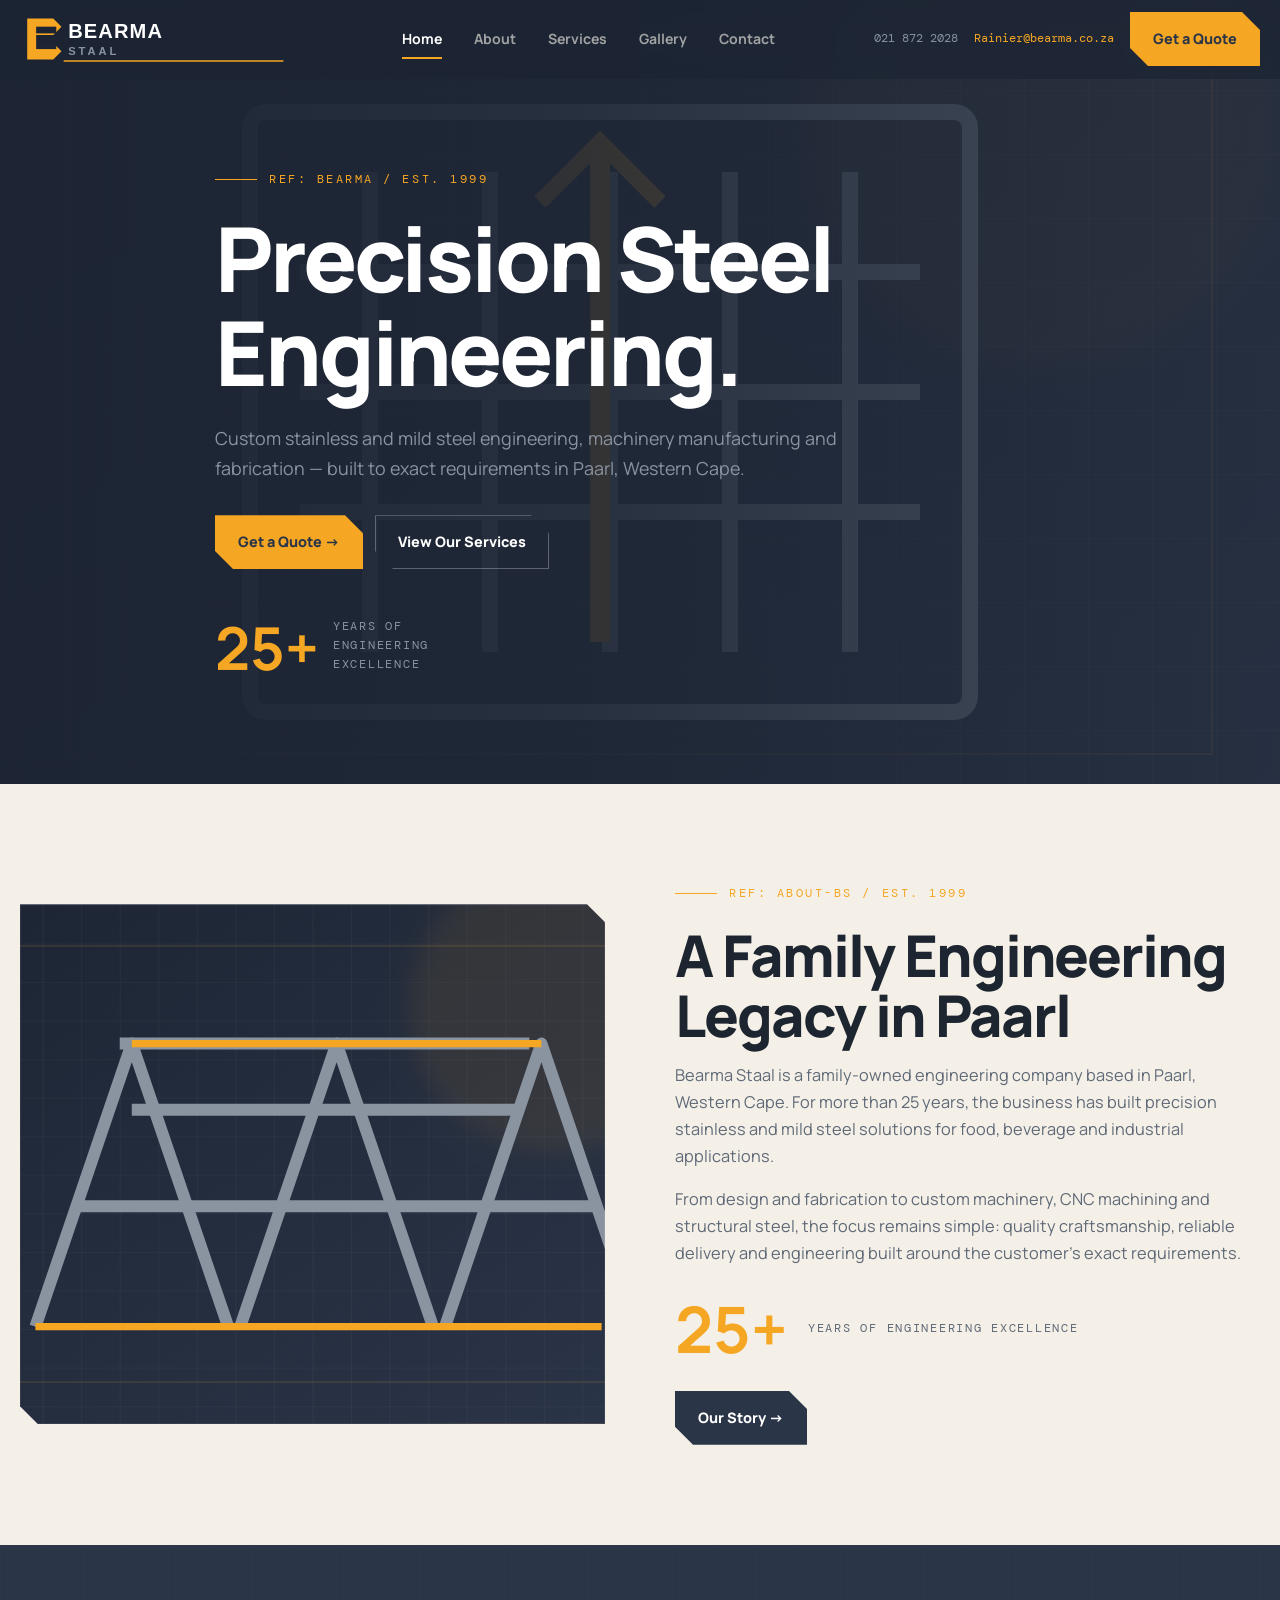
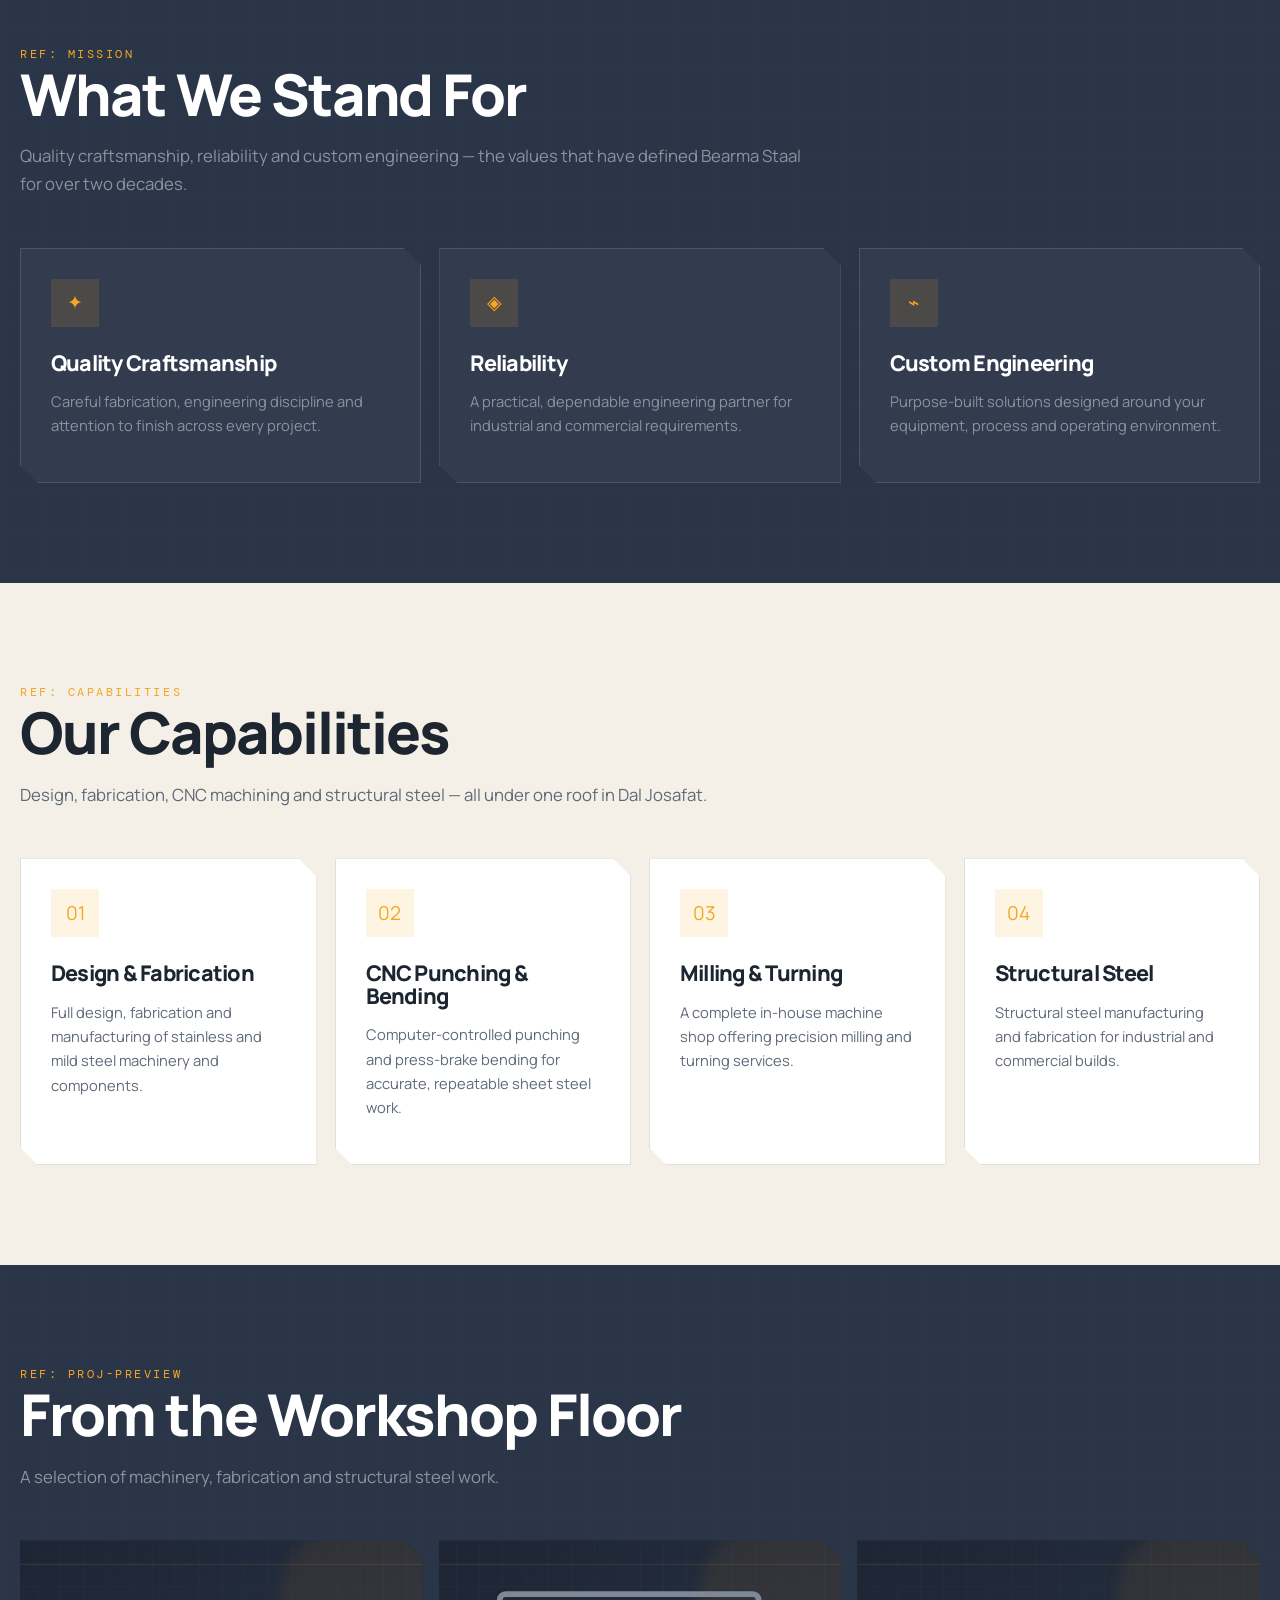
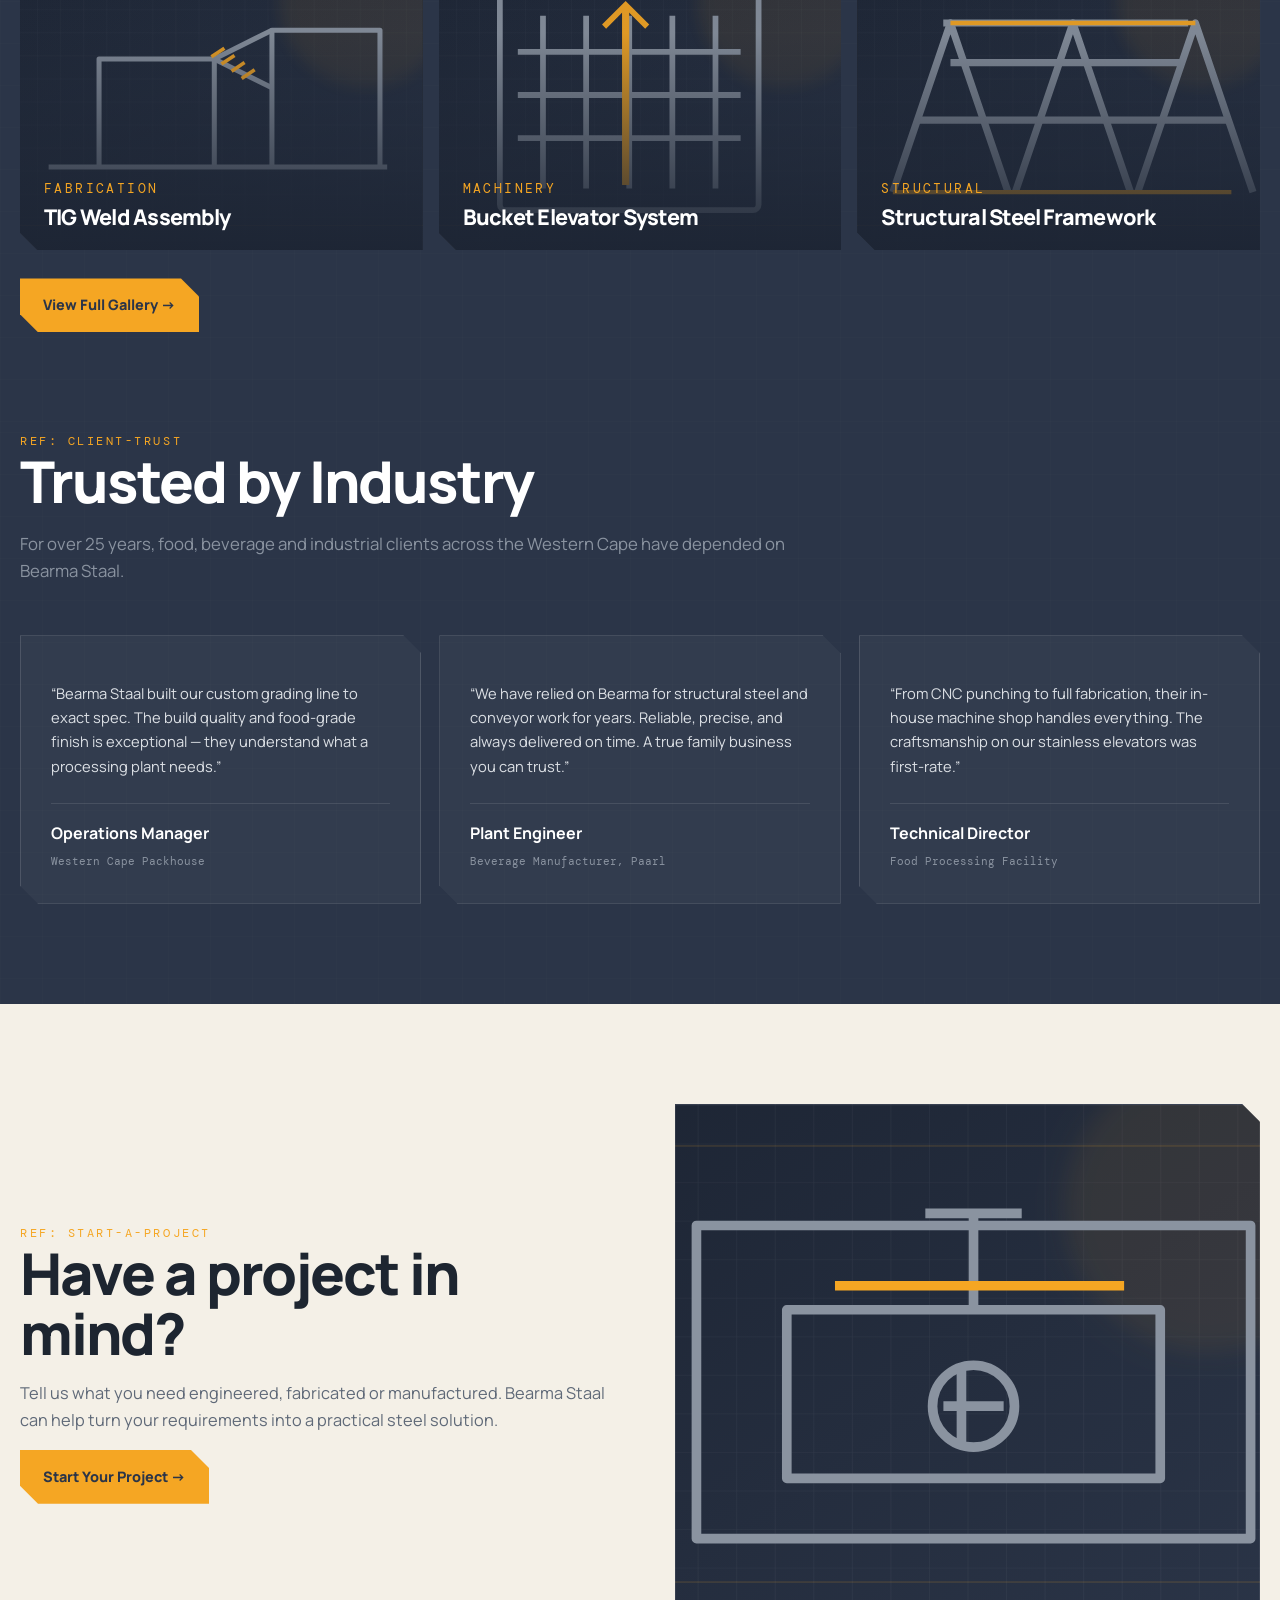
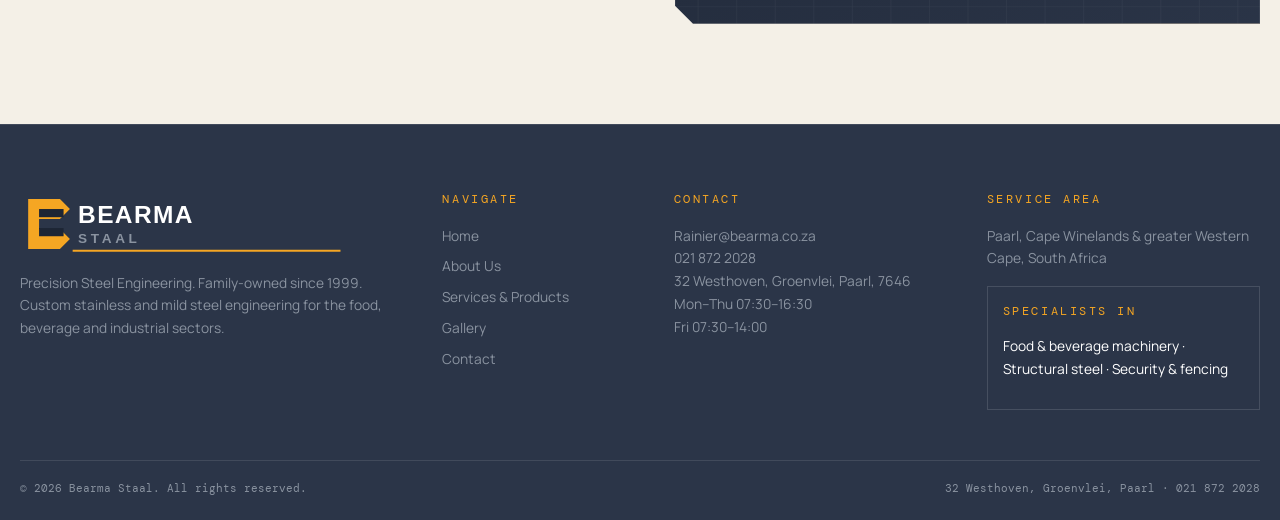
==== index.html @ acf667ef "Fix footer structure and content in index.html" ====
<!doctype html><html lang="en-ZA"><head><meta charset="utf-8"><meta name="viewport" content="width=device-width,initial-scale=1"><title>Bearma Staal | Precision Steel Engineering in Paarl</title><meta name="description" content="Bearma Staal — family-owned industrial engineering in Paarl, Western Cape. 25+ years of stainless and mild steel fabrication, custom machinery, CNC machining, structural steel and security solutions."><meta name="robots" content="index,follow"><meta property="og:title" content="Bearma Staal | Precision Steel Engineering"><meta property="og:description" content="25+ years of custom stainless and mild steel machinery, fabrication, CNC machining and structural steel in Paarl, Western Cape."><meta property="og:locale" content="en_ZA"><link rel="stylesheet" href="styles.css"><script type="application/ld+json">{"@context":"https://schema.org","@type":"LocalBusiness","name":"Bearma Staal","description":"Family-owned industrial engineering company specialising in stainless and mild steel fabrication, custom machinery, CNC machining, structural steel and security fencing.","telephone":"+27 21 872 2028","address":{"@type":"PostalAddress","streetAddress":"32 Westhoven, Groenvlei","addressLocality":"Paarl","addressRegion":"Western Cape","postalCode":"7646","addressCountry":"ZA"},"areaServed":"Paarl, Cape Winelands, Western Cape, South Africa","openingHoursSpecification":[{"@type":"OpeningHoursSpecification","dayOfWeek":["Monday","Tuesday","Wednesday","Thursday"],"opens":"07:30","closes":"16:30"},{"@type":"OpeningHoursSpecification","dayOfWeek":"Friday","opens":"07:30","closes":"14:00"}]}</script></head><body>
<header><nav class="container nav"><a href="./" aria-label="Bearma Staal home"><img class="logo" src="assets/images/bearma-staal-logo.svg" alt="Bearma Staal"></a><div class="navlinks"><a class="active" href="./">Home</a><a href="about/">About</a><a href="services/">Services</a><a href="gallery/">Gallery</a><a href="contact/">Contact</a></div><div class="navright"><a class="phone" href="tel:0218722028">021 872 2028</a><a class="email-mini" href="mailto:Rainier@bearma.co.za">Rainier@bearma.co.za</a><a class="btn btn-primary chamfer" href="contact/">Get a Quote</a><button class="hamb" aria-label="Open menu">☰</button></div></nav><div class="mobile-menu"><div class="container"><a href="./">Home</a><a href="about/">About</a><a href="services/">Services</a><a href="gallery/">Gallery</a><a href="contact/">Contact</a><a class="btn btn-primary chamfer" href="contact/">Get a Quote</a></div></div></header>
<main>
<section class="hero"><div class="hero-media" style="background-image:url('assets/images/project-elevator.svg')"></div><div class="hero-overlay"></div><div class="container hero-content"><div class="eyebrow"><i></i><span class="tech">REF: BEARMA / EST. 1999</span></div><h1>Precision Steel Engineering.</h1><p class="lead">Custom stainless and mild steel engineering, machinery manufacturing and fabrication — built to exact requirements in Paarl, Western Cape.</p><div class="hero-actions"><a class="btn btn-primary chamfer" href="contact/">Get a Quote →</a><a class="btn btn-outline chamfer" href="services/">View Our Services</a></div><div class="hero-stat"><strong>25+</strong><span>Years of engineering excellence</span></div></div></section>
<section class="section"><div class="container two-col"><div class="media-card chamfer reveal" style="background-image:url('assets/images/project-structure.svg')"></div><div class="copy reveal"><div class="eyebrow"><i style="width:42px;height:1px;background:var(--safety)"></i><span class="tech">REF: ABOUT-BS / EST. 1999</span></div><h2>A Family Engineering Legacy in Paarl</h2><p>Bearma Staal is a family-owned engineering company based in Paarl, Western Cape. For more than 25 years, the business has built precision stainless and mild steel solutions for food, beverage and industrial applications.</p><p>From design and fabrication to custom machinery, CNC machining and structural steel, the focus remains simple: quality craftsmanship, reliable delivery and engineering built around the customer's exact requirements.</p><div class="statline"><strong>25+</strong><span>Years of engineering excellence</span></div><a class="btn btn-dark chamfer" href="about/" style="margin-top:30px">Our Story →</a></div></div></section>
<section class="section dark"><div class="container"><div class="section-head reveal"><div class="tech">REF: MISSION</div><h2>What We Stand For</h2><p>Quality craftsmanship, reliability and custom engineering — the values that have defined Bearma Staal for over two decades.</p></div><div class="cards"><article class="card chamfer reveal"><div class="icon">✦</div><h3>Quality Craftsmanship</h3><p>Careful fabrication, engineering discipline and attention to finish across every project.</p></article><article class="card chamfer reveal"><div class="icon">◈</div><h3>Reliability</h3><p>A practical, dependable engineering partner for industrial and commercial requirements.</p></article><article class="card chamfer reveal"><div class="icon">⌁</div><h3>Custom Engineering</h3><p>Purpose-built solutions designed around your equipment, process and operating environment.</p></article></div></div></section>
<section class="section"><div class="container"><div class="section-head reveal"><div class="tech">REF: CAPABILITIES</div><h2>Our Capabilities</h2><p>Design, fabrication, CNC machining and structural steel — all under one roof in Dal Josafat.</p></div><div class="cards four"><article class="card chamfer reveal"><div class="icon">01</div><h3>Design & Fabrication</h3><p>Full design, fabrication and manufacturing of stainless and mild steel machinery and components.</p></article><article class="card chamfer reveal"><div class="icon">02</div><h3>CNC Punching & Bending</h3><p>Computer-controlled punching and press-brake bending for accurate, repeatable sheet steel work.</p></article><article class="card chamfer reveal"><div class="icon">03</div><h3>Milling & Turning</h3><p>A complete in-house machine shop offering precision milling and turning services.</p></article><article class="card chamfer reveal"><div class="icon">04</div><h3>Structural Steel</h3><p>Structural steel manufacturing and fabrication for industrial and commercial builds.</p></article></div></div></section>
<section class="section dark"><div class="container"><div class="section-head reveal"><div class="tech">REF: PROJ-PREVIEW</div><h2>From the Workshop Floor</h2><p>A selection of machinery, fabrication and structural steel work.</p></div><div class="gallery-grid"><a class="gallery-item chamfer reveal" href="gallery/" data-category="fabrication"><img loading="lazy" src="assets/images/project-weld.svg" alt="TIG weld assembly"><div class="gallery-caption"><small>Fabrication</small><h3>TIG Weld Assembly</h3></div></a><a class="gallery-item chamfer reveal" href="gallery/" data-category="machinery"><img loading="lazy" src="assets/images/project-elevator.svg" alt="Bucket elevator system"><div class="gallery-caption"><small>Machinery</small><h3>Bucket Elevator System</h3></div></a><a class="gallery-item chamfer reveal" href="gallery/" data-category="structural"><img loading="lazy" src="assets/images/project-structure.svg" alt="Structural steel framework"><div class="gallery-caption"><small>Structural</small><h3>Structural Steel Framework</h3></div></a></div><a class="btn btn-primary chamfer" href="gallery/" style="margin-top:28px">View Full Gallery →</a></div></section>
<section class="section dark" style="padding-top:0"><div class="container"><div class="section-head reveal"><div class="tech">REF: CLIENT-TRUST</div><h2>Trusted by Industry</h2><p>For over 25 years, food, beverage and industrial clients across the Western Cape have depended on Bearma Staal.</p></div><div class="testimonials"><article class="card chamfer reveal"><p class="quote">“Bearma Staal built our custom grading line to exact spec. The build quality and food-grade finish is exceptional — they understand what a processing plant needs.”</p><div class="person"><strong>Operations Manager</strong><span>Western Cape Packhouse</span></div></article><article class="card chamfer reveal"><p class="quote">“We have relied on Bearma for structural steel and conveyor work for years. Reliable, precise, and always delivered on time. A true family business you can trust.”</p><div class="person"><strong>Plant Engineer</strong><span>Beverage Manufacturer, Paarl</span></div></article><article class="card chamfer reveal"><p class="quote">“From CNC punching to full fabrication, their in-house machine shop handles everything. The craftsmanship on our stainless elevators was first-rate.”</p><div class="person"><strong>Technical Director</strong><span>Food Processing Facility</span></div></article></div></div></section>
<section class="section"><div class="container two-col"><div class="copy reveal"><div class="tech">REF: START-A-PROJECT</div><h2>Have a project in mind?</h2><p>Tell us what you need engineered, fabricated or manufactured. Bearma Staal can help turn your requirements into a practical steel solution.</p><a class="btn btn-primary chamfer" href="contact/">Start Your Project →</a></div><div class="media-card chamfer reveal" style="background-image:url('assets/images/project-cnc.svg')"></div></div></section>
</main>
<footer><div class="container footer"><div class="footer-grid"><div><img class="footer-logo" src="assets/images/bearma-staal-logo.svg" alt="Bearma Staal"><p>Precision Steel Engineering. Family-owned since 1999. Custom stainless and mild steel engineering for the food, beverage and industrial sectors.</p></div><div><div class="tech footer-title">Navigate</div><ul><li><a href="./">Home</a></li><li><a href="about/">About Us</a></li><li><a href="services/">Services & Products</a></li><li><a href="gallery/">Gallery</a></li><li><a href="contact/">Contact</a></li></li></div><div><div class="tech footer-title">Contact</div><p><a href="mailto:Rainier@bearma.co.za">Rainier@bearma.co.za</a><br><a href="tel:0218722028">021 872 2028</a><br>32 Westhoven, Groenvlei, Paarl, 7646<br>Mon–Thu 07:30–16:30<br>Fri 07:30–14:00</p></div><div><div class="tech footer-title">Service Area</div><p>Paarl, Cape Winelands & greater Western Cape, South Africa</p><div class="special"><div class="tech">Specialists In</div><p style="color:#fff">Food & beverage machinery · Structural steel · Security & fencing</p></div></div></div><div class="copyright"><span>© 2026 Bearma Staal. All rights reserved.</span><span>32 Westhoven, Groenvlei, Paarl · 021 872 2028</span></div></div></footer><script src="script.js"></script></body></html>
---- styles.css ----
@import url('https://fonts.googleapis.com/css2?family=DM+Mono:wght@400;500&family=Manrope:wght@400;500;600;700;800&display=swap');
:root{--forge:#2b3548;--forge2:#1d2534;--steel:#8a93a0;--steel2:#5f6978;--safety:#f5a623;--parchment:#f4f0e7;--ink:#1d2530;--white:#fff;--line:rgba(43,53,72,.16);--max:1400px}
*{box-sizing:border-box}html{scroll-behavior:smooth}body{margin:0;font-family:Manrope,Arial,sans-serif;color:var(--ink);background:var(--parchment);line-height:1.65}a{color:inherit;text-decoration:none}button,input,textarea,select{font:inherit}img{max-width:100%;display:block}.container{width:min(var(--max),calc(100% - 40px));margin:auto}.mono,.tech{font-family:'DM Mono',monospace}.tech{font-size:.72rem;text-transform:uppercase;letter-spacing:.22em;color:var(--safety)}.section{padding:100px 0}.dark{background:var(--forge);color:var(--white);position:relative;overflow:hidden}.dark:before{content:"";position:absolute;inset:0;opacity:.28;background-image:linear-gradient(rgba(255,255,255,.035) 1px,transparent 1px),linear-gradient(90deg,rgba(255,255,255,.035) 1px,transparent 1px);background-size:42px 42px;pointer-events:none}.dark>*{position:relative}.chamfer{clip-path:polygon(0 0,calc(100% - 18px) 0,100% 18px,100% 100%,18px 100%,0 calc(100% - 18px))}.chamfer-sm{clip-path:polygon(0 0,calc(100% - 10px) 0,100% 10px,100% 100%,10px 100%,0 calc(100% - 10px))}.btn{display:inline-flex;align-items:center;justify-content:center;gap:10px;padding:14px 22px;font-weight:800;font-size:.9rem;transition:.25s ease;border:1px solid transparent;cursor:pointer}.btn-primary{background:var(--safety);color:var(--forge)}.btn-primary:hover{transform:translateY(-2px);filter:brightness(1.05)}.btn-dark{background:var(--forge);color:#fff}.btn-outline{border-color:rgba(255,255,255,.28);color:#fff}.btn-outline:hover{border-color:var(--safety);color:var(--safety)}.btn-light{border:1px solid var(--line);background:#fff;color:var(--forge)}.btn-light:hover{border-color:var(--safety)}
header{position:fixed;z-index:100;top:0;left:0;right:0;background:rgba(29,37,52,.72);backdrop-filter:blur(10px);transition:.3s;border-bottom:1px solid transparent}.scrolled{background:rgba(29,37,52,.96);border-bottom-color:rgba(255,255,255,.1)}.nav{height:78px;display:flex;align-items:center;justify-content:space-between;gap:25px}.logo{height:56px;width:auto;object-fit:contain}.navlinks{display:flex;align-items:center;gap:4px}.navlinks a{color:rgba(244,240,231,.62);font-size:.88rem;font-weight:700;padding:10px 14px;position:relative}.navlinks a:hover,.navlinks a.active{color:#fff}.navlinks a.active:after{content:"";position:absolute;left:14px;right:14px;bottom:2px;height:2px;background:var(--safety)}.navright{display:flex;align-items:center;gap:16px}.phone{font-size:.75rem;color:var(--steel);font-family:'DM Mono',monospace}.email-mini{font-size:.72rem;color:var(--safety);font-family:'DM Mono',monospace}.hamb{display:none;background:none;border:0;color:white;font-size:26px;cursor:pointer}.mobile-menu{display:none;background:var(--forge2);padding:15px 20px 24px;border-top:1px solid rgba(255,255,255,.08)}.mobile-menu.open{display:block}.mobile-menu a{display:block;color:#fff;padding:14px 4px;border-bottom:1px solid rgba(255,255,255,.08)}.mobile-menu .btn{margin-top:15px;width:100%}
.hero{min-height:760px;padding:170px 0 110px;display:flex;align-items:center;background:var(--forge);color:#fff;position:relative;overflow:hidden}.hero-media{position:absolute;inset:0;background-size:cover;background-position:center;opacity:.48}.hero-overlay{position:absolute;inset:0;background:linear-gradient(90deg,rgba(29,37,52,.98) 0%,rgba(29,37,52,.82) 45%,rgba(29,37,52,.3) 100%)}.hero-content{position:relative;max-width:850px}.eyebrow{display:flex;align-items:center;gap:12px;margin-bottom:22px}.eyebrow i{width:42px;height:1px;background:var(--safety)}h1,h2,h3,h4{margin:0;font-weight:800;line-height:1.05;letter-spacing:-.035em}h1{font-size:clamp(3rem,7vw,6.8rem)}h2{font-size:clamp(2.2rem,4.5vw,4.2rem)}h3{font-size:1.35rem}.lead{font-size:1.12rem;color:var(--steel);max-width:680px;margin:25px 0 32px}.hero-actions{display:flex;gap:12px;flex-wrap:wrap}.hero-stat{display:flex;gap:14px;align-items:end;margin-top:48px}.hero-stat strong{font-size:3.7rem;line-height:.9;color:var(--safety)}.hero-stat span{font-family:'DM Mono',monospace;font-size:.72rem;text-transform:uppercase;letter-spacing:.15em;color:var(--steel);max-width:130px}
.section-head{max-width:800px;margin-bottom:50px}.section-head p{color:var(--steel2);font-size:1.05rem;margin:18px 0 0}.dark .section-head p{color:var(--steel)}.two-col{display:grid;grid-template-columns:1fr 1fr;gap:70px;align-items:center}.media-card{min-height:520px;background-size:cover;background-position:center;border:1px solid rgba(255,255,255,.08)}.copy p{color:var(--steel2);font-size:1.02rem}.dark .copy p{color:var(--steel)}.statline{display:flex;align-items:center;gap:20px;margin-top:30px}.statline strong{font-size:4rem;color:var(--safety);line-height:1}.statline span{font-family:'DM Mono',monospace;text-transform:uppercase;font-size:.72rem;letter-spacing:.15em;color:var(--steel2)}.dark .statline span{color:var(--steel)}
.cards{display:grid;grid-template-columns:repeat(3,1fr);gap:18px}.cards.four{grid-template-columns:repeat(4,1fr)}.card{background:#fff;border:1px solid var(--line);padding:30px;transition:.3s;position:relative}.card:hover{transform:translateY(-5px);border-color:rgba(245,166,35,.65);box-shadow:0 20px 40px rgba(43,53,72,.08)}.dark .card{background:rgba(255,255,255,.035);border-color:rgba(255,255,255,.13);box-shadow:none}.icon{width:48px;height:48px;display:grid;place-items:center;background:rgba(245,166,35,.13);color:var(--safety);font-size:1.2rem;margin-bottom:25px}.card p{color:var(--steel2);font-size:.92rem}.dark .card p{color:var(--steel)}
.gallery-grid{display:grid;grid-template-columns:repeat(3,1fr);gap:16px}.gallery-item{position:relative;min-height:310px;overflow:hidden;background:#222}.gallery-item img{position:absolute;inset:0;width:100%;height:100%;object-fit:cover;transition:.55s}.gallery-item:hover img{transform:scale(1.06)}.gallery-item:after{content:"";position:absolute;inset:0;background:linear-gradient(to top,rgba(29,37,52,.96),rgba(29,37,52,.1) 70%)}.gallery-caption{position:absolute;z-index:2;left:24px;right:24px;bottom:22px;color:white}.gallery-caption small{font-family:'DM Mono',monospace;text-transform:uppercase;letter-spacing:.18em;color:var(--safety)}.gallery-caption h3{margin-top:5px}.meta{margin-top:10px;color:#c4cad2;font:11px 'DM Mono',monospace}
.filters{display:flex;gap:8px;flex-wrap:wrap;margin-bottom:35px}.filter{padding:11px 18px;border:1px solid var(--line);background:#fff;color:var(--forge);font-weight:800;cursor:pointer}.filter.active,.filter:hover{background:var(--safety);border-color:var(--safety)}.gallery-item.hidden{display:none}
.service-category{display:grid;grid-template-columns:260px 1fr;gap:50px;padding:60px 0;border-top:1px solid var(--line)}.dark .service-category{border-top-color:rgba(255,255,255,.1)}.service-num{font:1rem 'DM Mono',monospace;color:var(--safety);letter-spacing:.15em}.service-grid{display:grid;grid-template-columns:repeat(2,1fr);gap:14px;margin-top:28px}.service-card{padding:22px;border:1px solid var(--line);background:#fff;transition:.25s}.service-card:hover{border-color:var(--safety);transform:translateY(-2px)}.service-card h3{font-size:1.05rem}.service-card p{font-size:.88rem;color:var(--steel2);margin:8px 0 0}
.testimonials{display:grid;grid-template-columns:repeat(3,1fr);gap:18px}.quote{font-size:1rem;color:#dce0e5!important}.person{margin-top:25px;padding-top:16px;border-top:1px solid rgba(255,255,255,.1)}.person strong{display:block}.person span{font:11px 'DM Mono',monospace;color:var(--steel)}
.contact-grid{display:grid;grid-template-columns:.85fr 1.15fr;gap:50px}.contact-list{display:grid;gap:15px;margin-top:28px}.contact-item{padding:20px;background:#fff;border:1px solid var(--line)}.contact-item small{display:block;font:10px 'DM Mono',monospace;color:var(--steel2);text-transform:uppercase;letter-spacing:.15em;margin-bottom:4px}.form{background:#fff;border:1px solid var(--line);padding:32px}.form-grid{display:grid;grid-template-columns:1fr 1fr;gap:16px}.field{display:grid;gap:7px}.field.full{grid-column:1/-1}.field label{font:11px 'DM Mono',monospace;text-transform:uppercase;letter-spacing:.12em;color:var(--steel2)}.field input,.field select,.field textarea{border:1px solid var(--line);padding:13px 14px;background:#fbfaf7;color:var(--ink);outline:none}.field input:focus,.field select:focus,.field textarea:focus{border-color:var(--safety)}textarea{min-height:140px;resize:vertical}.form-note{font-size:.78rem;color:var(--steel2);margin:12px 0}.success{display:none;padding:14px;background:#e7f4e9;border:1px solid #b7d8bd;color:#245b2b;margin-bottom:18px}.success.show{display:block}
footer{background:var(--forge);color:#fff;padding:65px 0 25px;border-top:1px solid rgba(255,255,255,.1)}.footer-grid{display:grid;grid-template-columns:1.4fr .7fr 1fr 1fr;gap:40px}.footer-logo{height:68px;width:auto}.footer p,.footer li{color:var(--steel);font-size:.86rem}.footer ul{list-style:none;padding:0;margin:0;display:grid;gap:8px}.footer a:hover{color:var(--safety)}.footer-title{margin-bottom:16px}.special{border:1px solid rgba(255,255,255,.13);padding:15px;margin-top:16px}.copyright{margin-top:50px;padding-top:20px;border-top:1px solid rgba(255,255,255,.1);display:flex;justify-content:space-between;gap:15px;font:11px 'DM Mono',monospace;color:var(--steel)}
.reveal{opacity:0;transform:translateY(22px);transition:opacity .65s ease,transform .65s ease}.reveal.in{opacity:1;transform:none}.page-hero{padding:150px 0 85px;background:var(--forge);color:#fff;position:relative;overflow:hidden}.page-hero:before{content:"";position:absolute;inset:0;opacity:.3;background-image:linear-gradient(rgba(255,255,255,.035) 1px,transparent 1px),linear-gradient(90deg,rgba(255,255,255,.035) 1px,transparent 1px);background-size:42px 42px}.page-hero>*{position:relative}.page-hero p{color:var(--steel);max-width:700px;font-size:1.05rem;margin:20px 0 0}
@media(max-width:1100px){.navlinks{display:none}.navright .phone,.navright .email-mini{display:none}.hamb{display:block}.cards.four{grid-template-columns:repeat(2,1fr)}.footer-grid{grid-template-columns:1fr 1fr}.two-col{gap:40px}.hero{min-height:700px}}
@media(max-width:800px){.section{padding:75px 0}.two-col,.contact-grid{grid-template-columns:1fr}.media-card{min-height:380px}.cards,.testimonials,.gallery-grid{grid-template-columns:1fr}.cards.four{grid-template-columns:1fr}.service-category{grid-template-columns:1fr;gap:15px}.service-grid{grid-template-columns:1fr}.form-grid{grid-template-columns:1fr}.field.full{grid-column:auto}.footer-grid{grid-template-columns:1fr}.copyright{flex-direction:column}.hero{min-height:760px;padding-top:150px}.hero-actions .btn{width:100%}.container{width:min(var(--max),calc(100% - 28px))}.logo{height:48px}}
@media(prefers-reduced-motion:reduce){html{scroll-behavior:auto}.reveal{transition:none}.gallery-item img,.card,.btn{transition:none}}
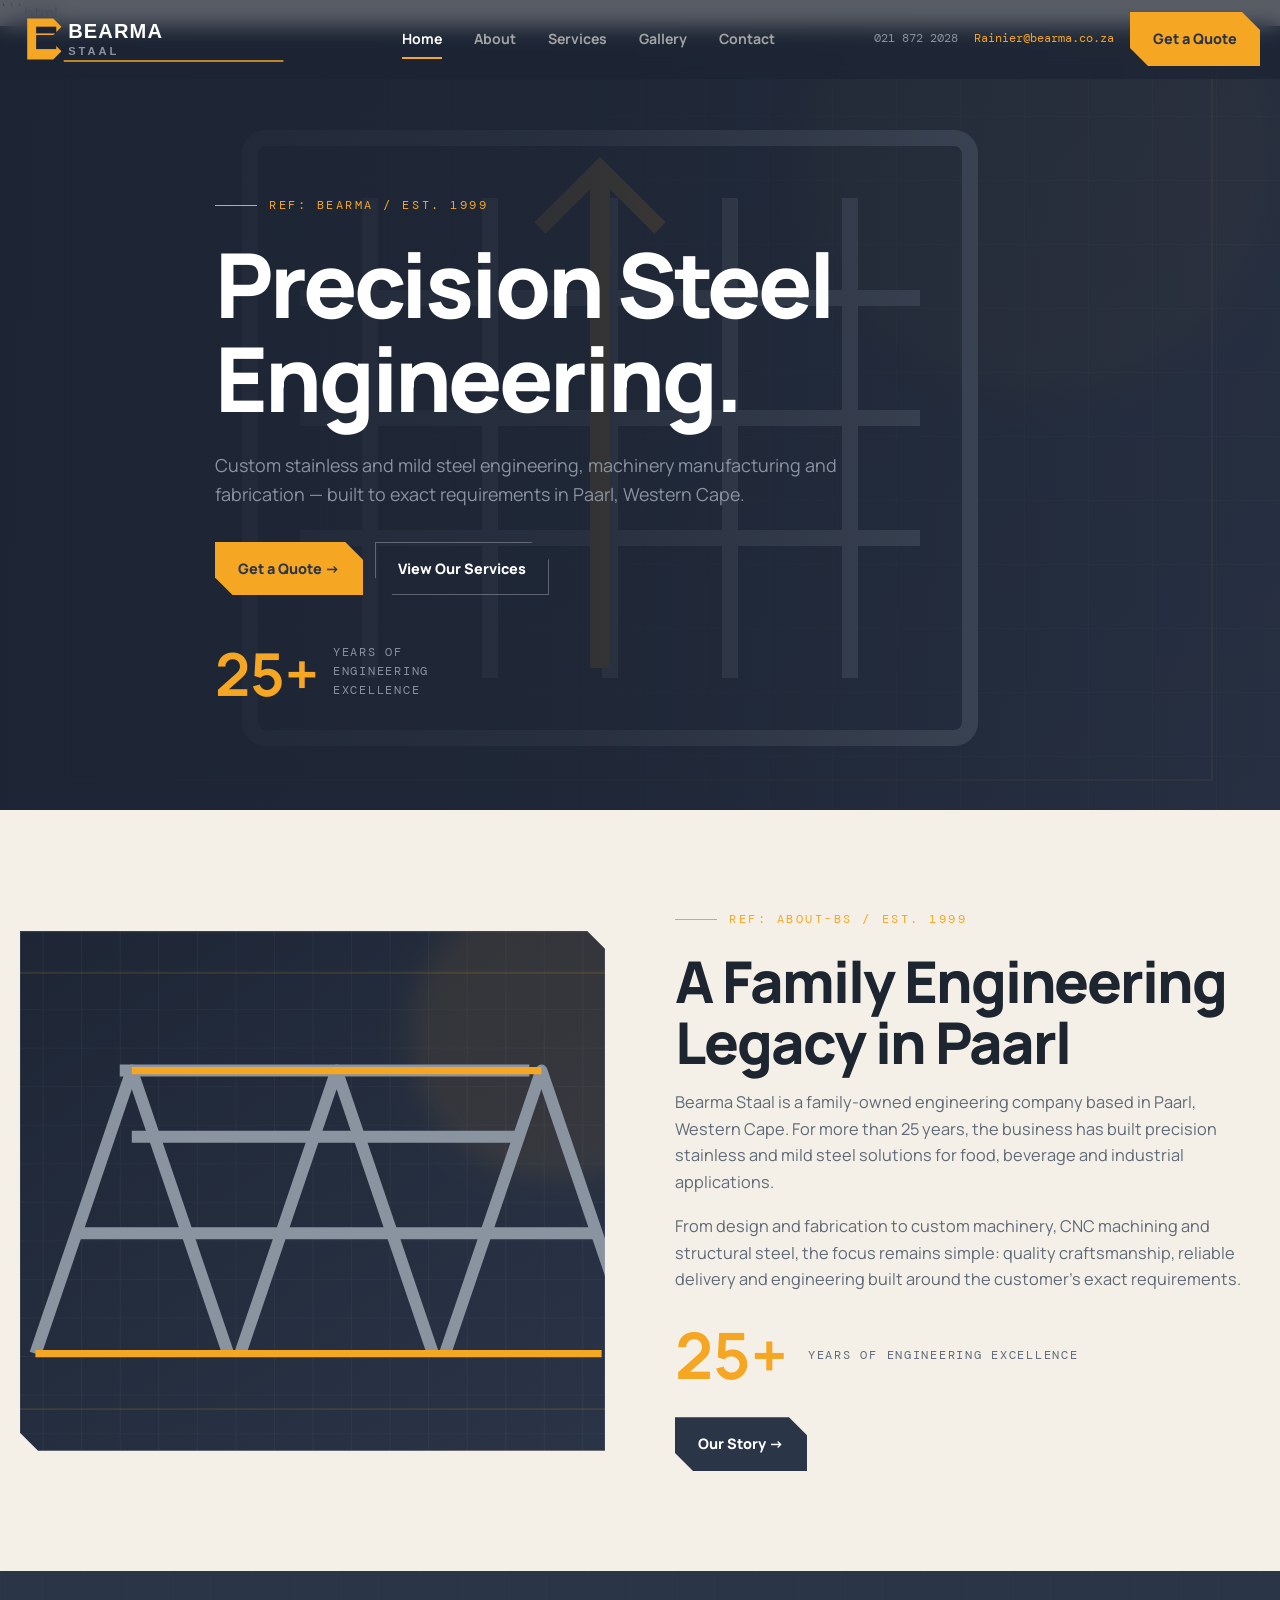
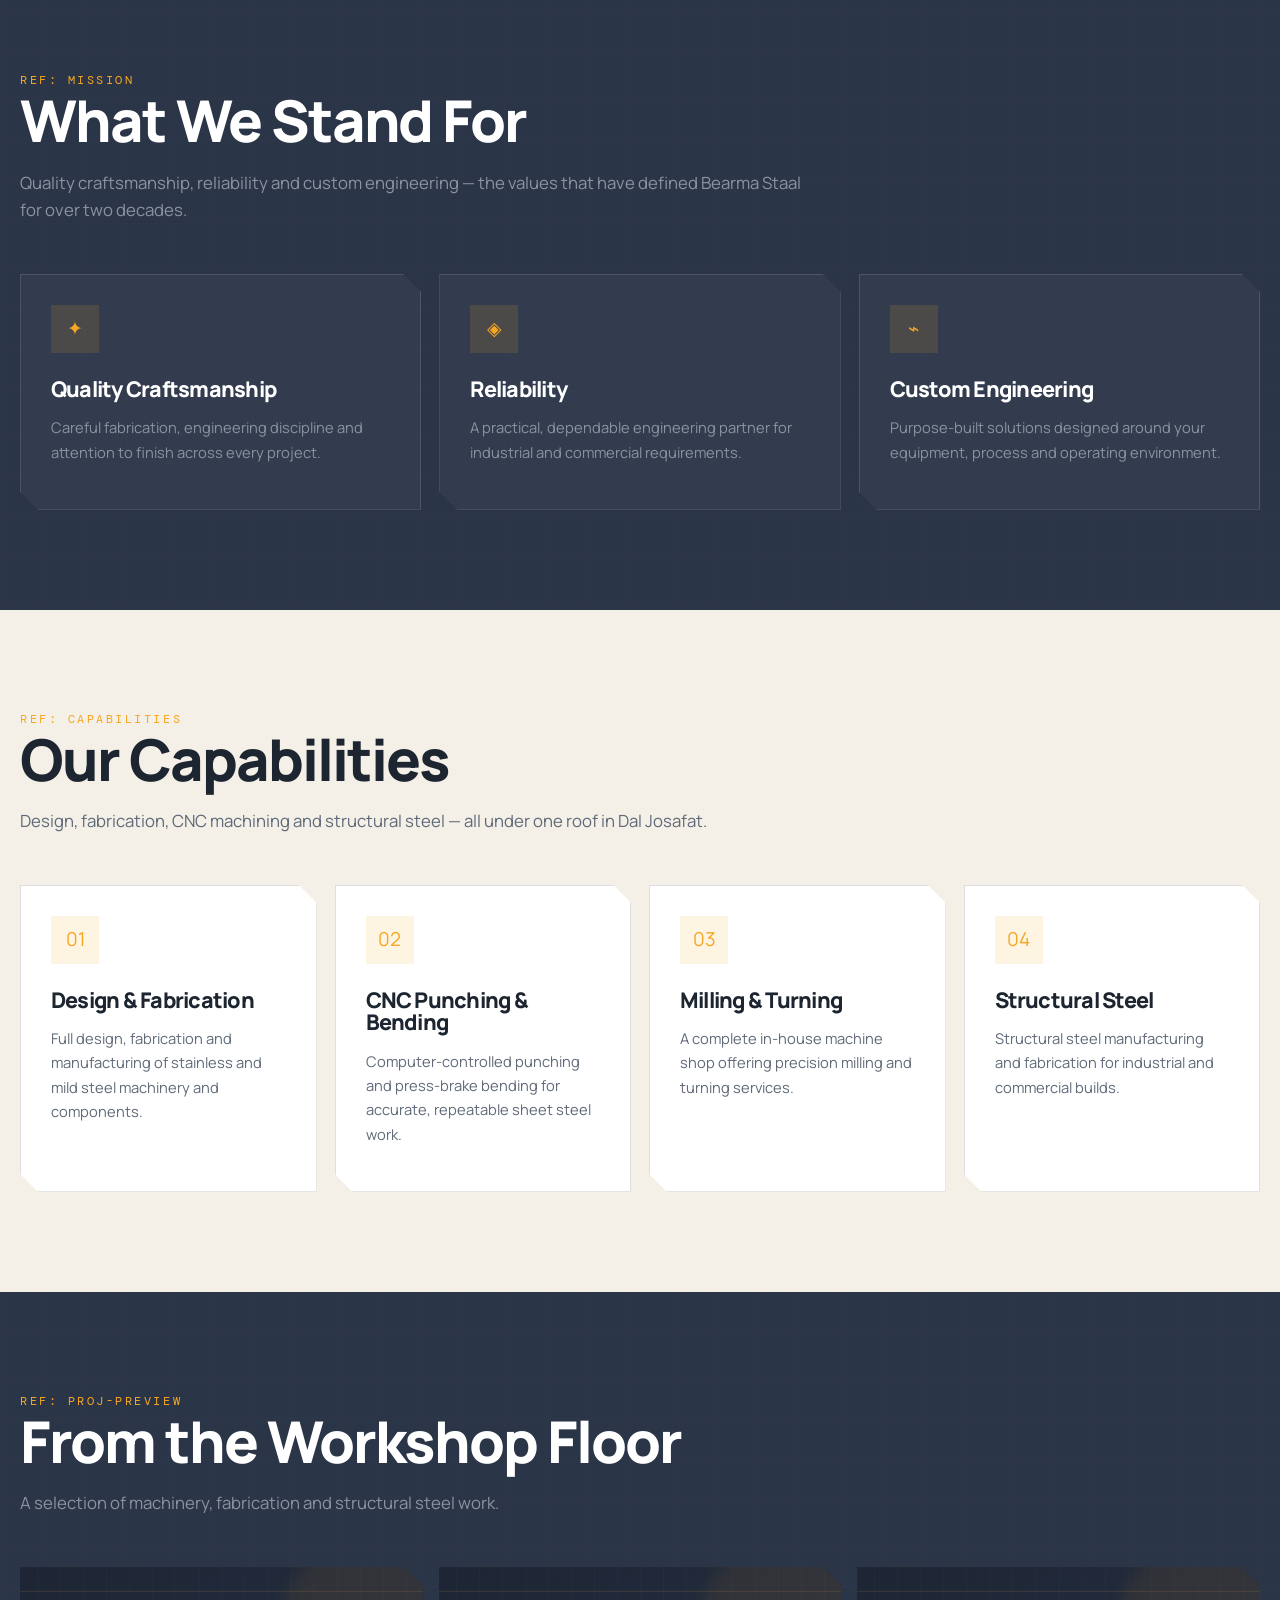
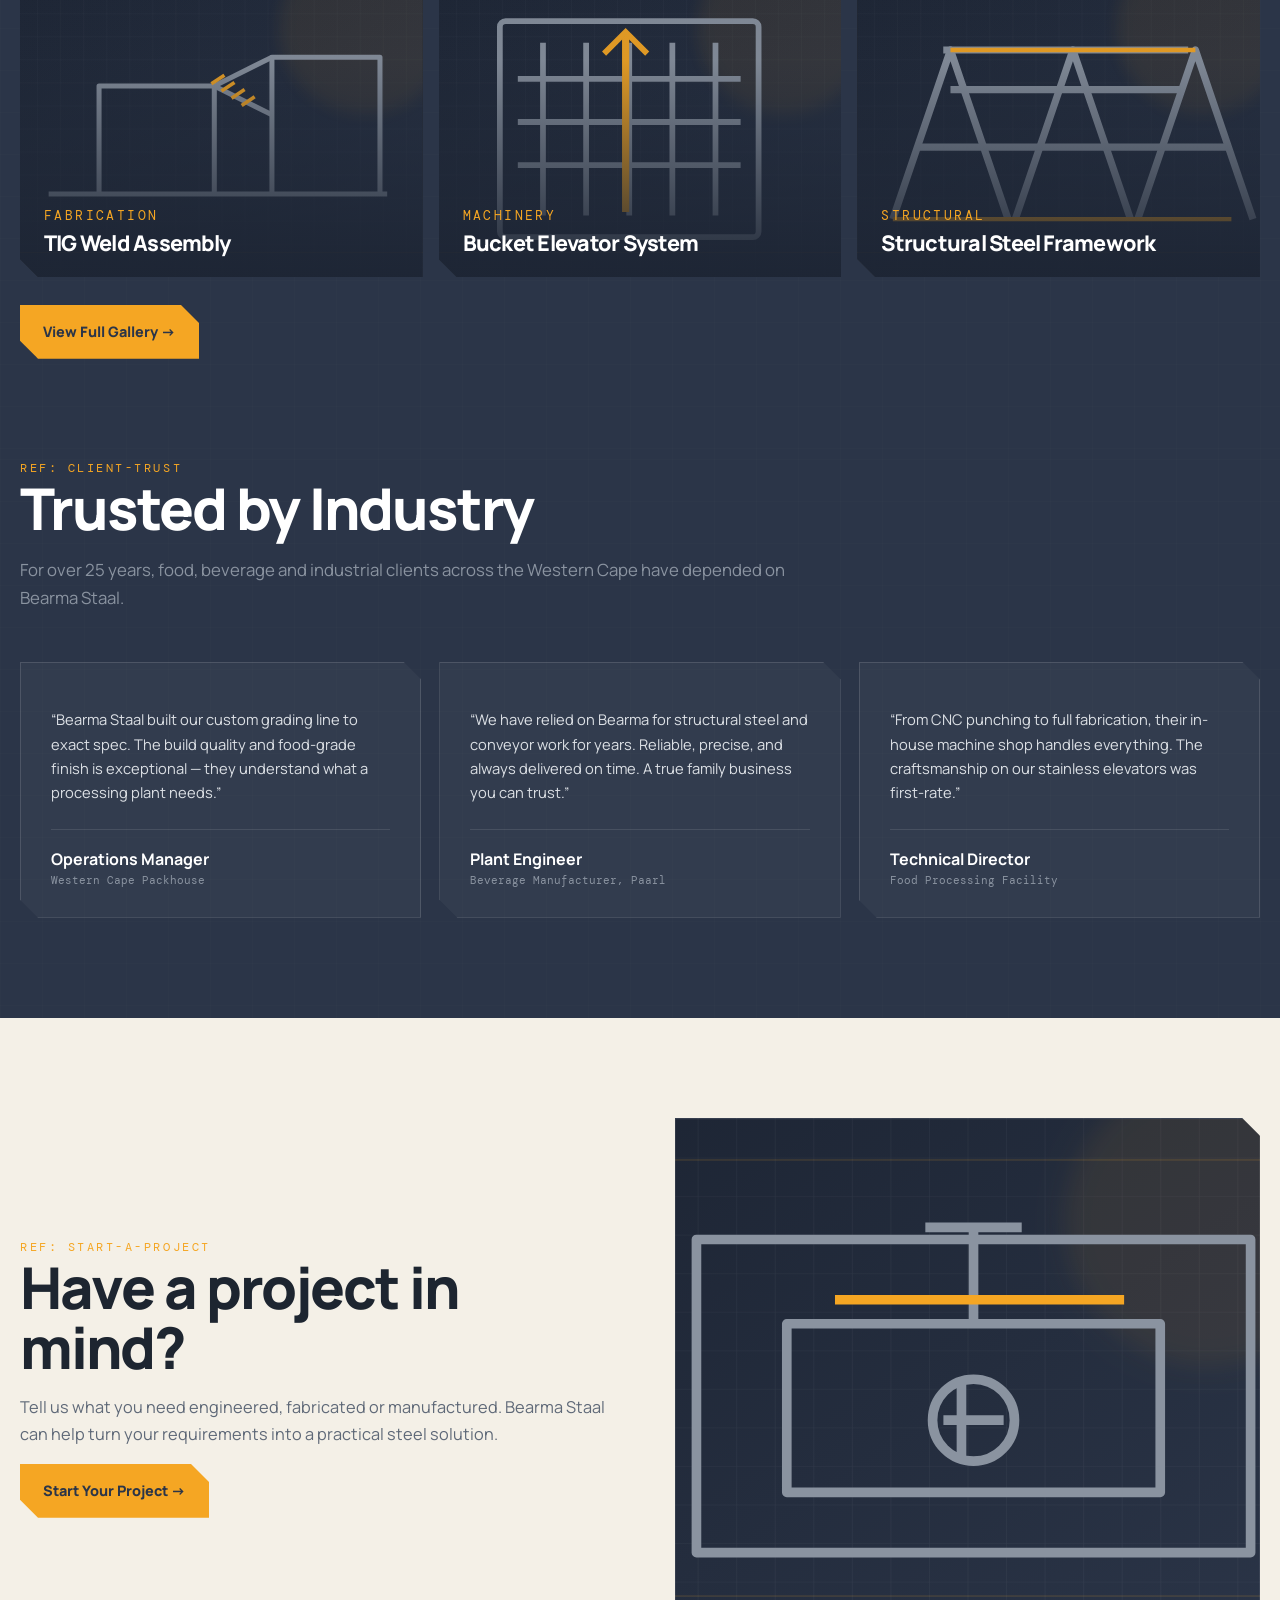
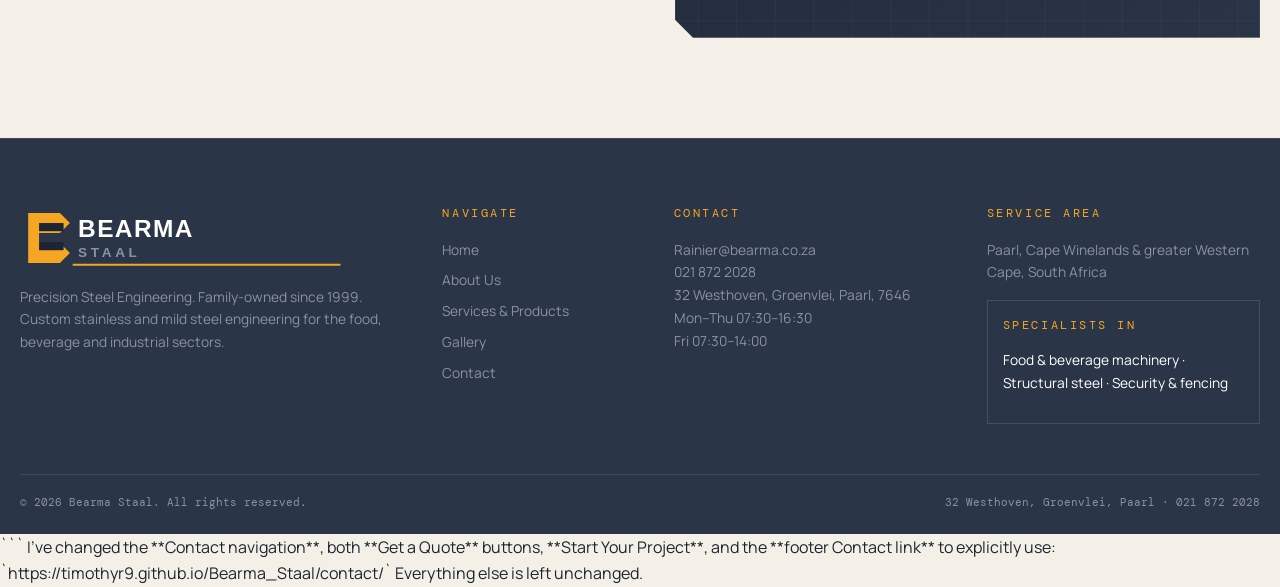
==== commit f4343d0e: "Update index.html" ====
--- a/index.html
+++ b/index.html
@@ -1,12 +1,469 @@
-<!doctype html><html lang="en-ZA"><head><meta charset="utf-8"><meta name="viewport" content="width=device-width,initial-scale=1"><title>Bearma Staal | Precision Steel Engineering in Paarl</title><meta name="description" content="Bearma Staal — family-owned industrial engineering in Paarl, Western Cape. 25+ years of stainless and mild steel fabrication, custom machinery, CNC machining, structural steel and security solutions."><meta name="robots" content="index,follow"><meta property="og:title" content="Bearma Staal | Precision Steel Engineering"><meta property="og:description" content="25+ years of custom stainless and mild steel machinery, fabrication, CNC machining and structural steel in Paarl, Western Cape."><meta property="og:locale" content="en_ZA"><link rel="stylesheet" href="styles.css"><script type="application/ld+json">{"@context":"https://schema.org","@type":"LocalBusiness","name":"Bearma Staal","description":"Family-owned industrial engineering company specialising in stainless and mild steel fabrication, custom machinery, CNC machining, structural steel and security fencing.","telephone":"+27 21 872 2028","address":{"@type":"PostalAddress","streetAddress":"32 Westhoven, Groenvlei","addressLocality":"Paarl","addressRegion":"Western Cape","postalCode":"7646","addressCountry":"ZA"},"areaServed":"Paarl, Cape Winelands, Western Cape, South Africa","openingHoursSpecification":[{"@type":"OpeningHoursSpecification","dayOfWeek":["Monday","Tuesday","Wednesday","Thursday"],"opens":"07:30","closes":"16:30"},{"@type":"OpeningHoursSpecification","dayOfWeek":"Friday","opens":"07:30","closes":"14:00"}]}</script></head><body>
-<header><nav class="container nav"><a href="./" aria-label="Bearma Staal home"><img class="logo" src="assets/images/bearma-staal-logo.svg" alt="Bearma Staal"></a><div class="navlinks"><a class="active" href="./">Home</a><a href="about/">About</a><a href="services/">Services</a><a href="gallery/">Gallery</a><a href="contact/">Contact</a></div><div class="navright"><a class="phone" href="tel:0218722028">021 872 2028</a><a class="email-mini" href="mailto:Rainier@bearma.co.za">Rainier@bearma.co.za</a><a class="btn btn-primary chamfer" href="contact/">Get a Quote</a><button class="hamb" aria-label="Open menu">☰</button></div></nav><div class="mobile-menu"><div class="container"><a href="./">Home</a><a href="about/">About</a><a href="services/">Services</a><a href="gallery/">Gallery</a><a href="contact/">Contact</a><a class="btn btn-primary chamfer" href="contact/">Get a Quote</a></div></div></header>
+```html
+<!doctype html>
+<html lang="en-ZA">
+<head>
+<meta charset="utf-8">
+<meta name="viewport" content="width=device-width,initial-scale=1">
+<title>Bearma Staal | Precision Steel Engineering in Paarl</title>
+<meta name="description" content="Bearma Staal — family-owned industrial engineering in Paarl, Western Cape. 25+ years of stainless and mild steel fabrication, custom machinery, CNC machining, structural steel and security solutions.">
+<meta name="robots" content="index,follow">
+<meta property="og:title" content="Bearma Staal | Precision Steel Engineering">
+<meta property="og:description" content="25+ years of custom stainless and mild steel machinery, fabrication, CNC machining and structural steel in Paarl, Western Cape.">
+<meta property="og:locale" content="en_ZA">
+
+<link rel="stylesheet" href="styles.css">
+
+<script type="application/ld+json">
+{
+  "@context":"https://schema.org",
+  "@type":"LocalBusiness",
+  "name":"Bearma Staal",
+  "description":"Family-owned industrial engineering company specialising in stainless and mild steel fabrication, custom machinery, CNC machining, structural steel and security fencing.",
+  "telephone":"+27 21 872 2028",
+  "address":{
+    "@type":"PostalAddress",
+    "streetAddress":"32 Westhoven, Groenvlei",
+    "addressLocality":"Paarl",
+    "addressRegion":"Western Cape",
+    "postalCode":"7646",
+    "addressCountry":"ZA"
+  },
+  "areaServed":"Paarl, Cape Winelands, Western Cape, South Africa",
+  "openingHoursSpecification":[
+    {
+      "@type":"OpeningHoursSpecification",
+      "dayOfWeek":["Monday","Tuesday","Wednesday","Thursday"],
+      "opens":"07:30",
+      "closes":"16:30"
+    },
+    {
+      "@type":"OpeningHoursSpecification",
+      "dayOfWeek":"Friday",
+      "opens":"07:30",
+      "closes":"14:00"
+    }
+  ]
+}
+</script>
+</head>
+
+<body>
+
+<header>
+<nav class="container nav">
+
+<a href="./" aria-label="Bearma Staal home">
+<img class="logo" src="assets/images/bearma-staal-logo.svg" alt="Bearma Staal">
+</a>
+
+<div class="navlinks">
+<a class="active" href="./">Home</a>
+<a href="about/">About</a>
+<a href="services/">Services</a>
+<a href="gallery/">Gallery</a>
+<a href="https://timothyr9.github.io/Bearma_Staal/contact/">Contact</a>
+</div>
+
+<div class="navright">
+<a class="phone" href="tel:0218722028">021 872 2028</a>
+<a class="email-mini" href="mailto:Rainier@bearma.co.za">Rainier@bearma.co.za</a>
+
+<a class="btn btn-primary chamfer" href="https://timothyr9.github.io/Bearma_Staal/contact/">
+Get a Quote
+</a>
+
+<button class="hamb" aria-label="Open menu">☰</button>
+</div>
+</nav>
+
+<div class="mobile-menu">
+<div class="container">
+
+<a href="./">Home</a>
+<a href="about/">About</a>
+<a href="services/">Services</a>
+<a href="gallery/">Gallery</a>
+
+<a href="https://timothyr9.github.io/Bearma_Staal/contact/">
+Contact
+</a>
+
+<a class="btn btn-primary chamfer" href="https://timothyr9.github.io/Bearma_Staal/contact/">
+Get a Quote
+</a>
+
+</div>
+</div>
+</header>
+
 <main>
-<section class="hero"><div class="hero-media" style="background-image:url('assets/images/project-elevator.svg')"></div><div class="hero-overlay"></div><div class="container hero-content"><div class="eyebrow"><i></i><span class="tech">REF: BEARMA / EST. 1999</span></div><h1>Precision Steel Engineering.</h1><p class="lead">Custom stainless and mild steel engineering, machinery manufacturing and fabrication — built to exact requirements in Paarl, Western Cape.</p><div class="hero-actions"><a class="btn btn-primary chamfer" href="contact/">Get a Quote →</a><a class="btn btn-outline chamfer" href="services/">View Our Services</a></div><div class="hero-stat"><strong>25+</strong><span>Years of engineering excellence</span></div></div></section>
-<section class="section"><div class="container two-col"><div class="media-card chamfer reveal" style="background-image:url('assets/images/project-structure.svg')"></div><div class="copy reveal"><div class="eyebrow"><i style="width:42px;height:1px;background:var(--safety)"></i><span class="tech">REF: ABOUT-BS / EST. 1999</span></div><h2>A Family Engineering Legacy in Paarl</h2><p>Bearma Staal is a family-owned engineering company based in Paarl, Western Cape. For more than 25 years, the business has built precision stainless and mild steel solutions for food, beverage and industrial applications.</p><p>From design and fabrication to custom machinery, CNC machining and structural steel, the focus remains simple: quality craftsmanship, reliable delivery and engineering built around the customer's exact requirements.</p><div class="statline"><strong>25+</strong><span>Years of engineering excellence</span></div><a class="btn btn-dark chamfer" href="about/" style="margin-top:30px">Our Story →</a></div></div></section>
-<section class="section dark"><div class="container"><div class="section-head reveal"><div class="tech">REF: MISSION</div><h2>What We Stand For</h2><p>Quality craftsmanship, reliability and custom engineering — the values that have defined Bearma Staal for over two decades.</p></div><div class="cards"><article class="card chamfer reveal"><div class="icon">✦</div><h3>Quality Craftsmanship</h3><p>Careful fabrication, engineering discipline and attention to finish across every project.</p></article><article class="card chamfer reveal"><div class="icon">◈</div><h3>Reliability</h3><p>A practical, dependable engineering partner for industrial and commercial requirements.</p></article><article class="card chamfer reveal"><div class="icon">⌁</div><h3>Custom Engineering</h3><p>Purpose-built solutions designed around your equipment, process and operating environment.</p></article></div></div></section>
-<section class="section"><div class="container"><div class="section-head reveal"><div class="tech">REF: CAPABILITIES</div><h2>Our Capabilities</h2><p>Design, fabrication, CNC machining and structural steel — all under one roof in Dal Josafat.</p></div><div class="cards four"><article class="card chamfer reveal"><div class="icon">01</div><h3>Design & Fabrication</h3><p>Full design, fabrication and manufacturing of stainless and mild steel machinery and components.</p></article><article class="card chamfer reveal"><div class="icon">02</div><h3>CNC Punching & Bending</h3><p>Computer-controlled punching and press-brake bending for accurate, repeatable sheet steel work.</p></article><article class="card chamfer reveal"><div class="icon">03</div><h3>Milling & Turning</h3><p>A complete in-house machine shop offering precision milling and turning services.</p></article><article class="card chamfer reveal"><div class="icon">04</div><h3>Structural Steel</h3><p>Structural steel manufacturing and fabrication for industrial and commercial builds.</p></article></div></div></section>
-<section class="section dark"><div class="container"><div class="section-head reveal"><div class="tech">REF: PROJ-PREVIEW</div><h2>From the Workshop Floor</h2><p>A selection of machinery, fabrication and structural steel work.</p></div><div class="gallery-grid"><a class="gallery-item chamfer reveal" href="gallery/" data-category="fabrication"><img loading="lazy" src="assets/images/project-weld.svg" alt="TIG weld assembly"><div class="gallery-caption"><small>Fabrication</small><h3>TIG Weld Assembly</h3></div></a><a class="gallery-item chamfer reveal" href="gallery/" data-category="machinery"><img loading="lazy" src="assets/images/project-elevator.svg" alt="Bucket elevator system"><div class="gallery-caption"><small>Machinery</small><h3>Bucket Elevator System</h3></div></a><a class="gallery-item chamfer reveal" href="gallery/" data-category="structural"><img loading="lazy" src="assets/images/project-structure.svg" alt="Structural steel framework"><div class="gallery-caption"><small>Structural</small><h3>Structural Steel Framework</h3></div></a></div><a class="btn btn-primary chamfer" href="gallery/" style="margin-top:28px">View Full Gallery →</a></div></section>
-<section class="section dark" style="padding-top:0"><div class="container"><div class="section-head reveal"><div class="tech">REF: CLIENT-TRUST</div><h2>Trusted by Industry</h2><p>For over 25 years, food, beverage and industrial clients across the Western Cape have depended on Bearma Staal.</p></div><div class="testimonials"><article class="card chamfer reveal"><p class="quote">“Bearma Staal built our custom grading line to exact spec. The build quality and food-grade finish is exceptional — they understand what a processing plant needs.”</p><div class="person"><strong>Operations Manager</strong><span>Western Cape Packhouse</span></div></article><article class="card chamfer reveal"><p class="quote">“We have relied on Bearma for structural steel and conveyor work for years. Reliable, precise, and always delivered on time. A true family business you can trust.”</p><div class="person"><strong>Plant Engineer</strong><span>Beverage Manufacturer, Paarl</span></div></article><article class="card chamfer reveal"><p class="quote">“From CNC punching to full fabrication, their in-house machine shop handles everything. The craftsmanship on our stainless elevators was first-rate.”</p><div class="person"><strong>Technical Director</strong><span>Food Processing Facility</span></div></article></div></div></section>
-<section class="section"><div class="container two-col"><div class="copy reveal"><div class="tech">REF: START-A-PROJECT</div><h2>Have a project in mind?</h2><p>Tell us what you need engineered, fabricated or manufactured. Bearma Staal can help turn your requirements into a practical steel solution.</p><a class="btn btn-primary chamfer" href="contact/">Start Your Project →</a></div><div class="media-card chamfer reveal" style="background-image:url('assets/images/project-cnc.svg')"></div></div></section>
+
+<section class="hero">
+<div class="hero-media" style="background-image:url('assets/images/project-elevator.svg')"></div>
+<div class="hero-overlay"></div>
+
+<div class="container hero-content">
+
+<div class="eyebrow">
+<i></i>
+<span class="tech">REF: BEARMA / EST. 1999</span>
+</div>
+
+<h1>Precision Steel Engineering.</h1>
+
+<p class="lead">
+Custom stainless and mild steel engineering, machinery manufacturing and fabrication — built to exact requirements in Paarl, Western Cape.
+</p>
+
+<div class="hero-actions">
+
+<a class="btn btn-primary chamfer" href="https://timothyr9.github.io/Bearma_Staal/contact/">
+Get a Quote →
+</a>
+
+<a class="btn btn-outline chamfer" href="services/">
+View Our Services
+</a>
+
+</div>
+
+<div class="hero-stat">
+<strong>25+</strong>
+<span>Years of engineering excellence</span>
+</div>
+
+</div>
+</section>
+
+<section class="section">
+<div class="container two-col">
+
+<div class="media-card chamfer reveal"
+style="background-image:url('assets/images/project-structure.svg')">
+</div>
+
+<div class="copy reveal">
+
+<div class="eyebrow">
+<i style="width:42px;height:1px;background:var(--safety)"></i>
+<span class="tech">REF: ABOUT-BS / EST. 1999</span>
+</div>
+
+<h2>A Family Engineering Legacy in Paarl</h2>
+
+<p>
+Bearma Staal is a family-owned engineering company based in Paarl, Western Cape. For more than 25 years, the business has built precision stainless and mild steel solutions for food, beverage and industrial applications.
+</p>
+
+<p>
+From design and fabrication to custom machinery, CNC machining and structural steel, the focus remains simple: quality craftsmanship, reliable delivery and engineering built around the customer's exact requirements.
+</p>
+
+<div class="statline">
+<strong>25+</strong>
+<span>Years of engineering excellence</span>
+</div>
+
+<a class="btn btn-dark chamfer" href="about/" style="margin-top:30px">
+Our Story →
+</a>
+
+</div>
+</div>
+</section>
+
+<section class="section dark">
+<div class="container">
+
+<div class="section-head reveal">
+<div class="tech">REF: MISSION</div>
+<h2>What We Stand For</h2>
+<p>
+Quality craftsmanship, reliability and custom engineering — the values that have defined Bearma Staal for over two decades.
+</p>
+</div>
+
+<div class="cards">
+
+<article class="card chamfer reveal">
+<div class="icon">✦</div>
+<h3>Quality Craftsmanship</h3>
+<p>
+Careful fabrication, engineering discipline and attention to finish across every project.
+</p>
+</article>
+
+<article class="card chamfer reveal">
+<div class="icon">◈</div>
+<h3>Reliability</h3>
+<p>
+A practical, dependable engineering partner for industrial and commercial requirements.
+</p>
+</article>
+
+<article class="card chamfer reveal">
+<div class="icon">⌁</div>
+<h3>Custom Engineering</h3>
+<p>
+Purpose-built solutions designed around your equipment, process and operating environment.
+</p>
+</article>
+
+</div>
+</div>
+</section>
+
+<section class="section">
+<div class="container">
+
+<div class="section-head reveal">
+<div class="tech">REF: CAPABILITIES</div>
+<h2>Our Capabilities</h2>
+<p>
+Design, fabrication, CNC machining and structural steel — all under one roof in Dal Josafat.
+</p>
+</div>
+
+<div class="cards four">
+
+<article class="card chamfer reveal">
+<div class="icon">01</div>
+<h3>Design & Fabrication</h3>
+<p>
+Full design, fabrication and manufacturing of stainless and mild steel machinery and components.
+</p>
+</article>
+
+<article class="card chamfer reveal">
+<div class="icon">02</div>
+<h3>CNC Punching & Bending</h3>
+<p>
+Computer-controlled punching and press-brake bending for accurate, repeatable sheet steel work.
+</p>
+</article>
+
+<article class="card chamfer reveal">
+<div class="icon">03</div>
+<h3>Milling & Turning</h3>
+<p>
+A complete in-house machine shop offering precision milling and turning services.
+</p>
+</article>
+
+<article class="card chamfer reveal">
+<div class="icon">04</div>
+<h3>Structural Steel</h3>
+<p>
+Structural steel manufacturing and fabrication for industrial and commercial builds.
+</p>
+</article>
+
+</div>
+</div>
+</section>
+
+<section class="section dark">
+<div class="container">
+
+<div class="section-head reveal">
+<div class="tech">REF: PROJ-PREVIEW</div>
+<h2>From the Workshop Floor</h2>
+<p>
+A selection of machinery, fabrication and structural steel work.
+</p>
+</div>
+
+<div class="gallery-grid">
+
+<a class="gallery-item chamfer reveal" href="gallery/" data-category="fabrication">
+<img loading="lazy" src="assets/images/project-weld.svg" alt="TIG weld assembly">
+<div class="gallery-caption">
+<small>Fabrication</small>
+<h3>TIG Weld Assembly</h3>
+</div>
+</a>
+
+<a class="gallery-item chamfer reveal" href="gallery/" data-category="machinery">
+<img loading="lazy" src="assets/images/project-elevator.svg" alt="Bucket elevator system">
+<div class="gallery-caption">
+<small>Machinery</small>
+<h3>Bucket Elevator System</h3>
+</div>
+</a>
+
+<a class="gallery-item chamfer reveal" href="gallery/" data-category="structural">
+<img loading="lazy" src="assets/images/project-structure.svg" alt="Structural steel framework">
+<div class="gallery-caption">
+<small>Structural</small>
+<h3>Structural Steel Framework</h3>
+</div>
+</a>
+
+</div>
+
+<a class="btn btn-primary chamfer" href="gallery/" style="margin-top:28px">
+View Full Gallery →
+</a>
+
+</div>
+</section>
+
+<section class="section dark" style="padding-top:0">
+<div class="container">
+
+<div class="section-head reveal">
+<div class="tech">REF: CLIENT-TRUST</div>
+<h2>Trusted by Industry</h2>
+<p>
+For over 25 years, food, beverage and industrial clients across the Western Cape have depended on Bearma Staal.
+</p>
+</div>
+
+<div class="testimonials">
+
+<article class="card chamfer reveal">
+<p class="quote">
+“Bearma Staal built our custom grading line to exact spec. The build quality and food-grade finish is exceptional — they understand what a processing plant needs.”
+</p>
+<div class="person">
+<strong>Operations Manager</strong>
+<span>Western Cape Packhouse</span>
+</div>
+</article>
+
+<article class="card chamfer reveal">
+<p class="quote">
+“We have relied on Bearma for structural steel and conveyor work for years. Reliable, precise, and always delivered on time. A true family business you can trust.”
+</p>
+<div class="person">
+<strong>Plant Engineer</strong>
+<span>Beverage Manufacturer, Paarl</span>
+</div>
+</article>
+
+<article class="card chamfer reveal">
+<p class="quote">
+“From CNC punching to full fabrication, their in-house machine shop handles everything. The craftsmanship on our stainless elevators was first-rate.”
+</p>
+<div class="person">
+<strong>Technical Director</strong>
+<span>Food Processing Facility</span>
+</div>
+</article>
+
+</div>
+</div>
+</section>
+
+<section class="section">
+<div class="container two-col">
+
+<div class="copy reveal">
+
+<div class="tech">REF: START-A-PROJECT</div>
+
+<h2>Have a project in mind?</h2>
+
+<p>
+Tell us what you need engineered, fabricated or manufactured. Bearma Staal can help turn your requirements into a practical steel solution.
+</p>
+
+<a class="btn btn-primary chamfer"
+href="https://timothyr9.github.io/Bearma_Staal/contact/">
+Start Your Project →
+</a>
+
+</div>
+
+<div class="media-card chamfer reveal"
+style="background-image:url('assets/images/project-cnc.svg')">
+</div>
+
+</div>
+</section>
+
 </main>
-<footer><div class="container footer"><div class="footer-grid"><div><img class="footer-logo" src="assets/images/bearma-staal-logo.svg" alt="Bearma Staal"><p>Precision Steel Engineering. Family-owned since 1999. Custom stainless and mild steel engineering for the food, beverage and industrial sectors.</p></div><div><div class="tech footer-title">Navigate</div><ul><li><a href="./">Home</a></li><li><a href="about/">About Us</a></li><li><a href="services/">Services & Products</a></li><li><a href="gallery/">Gallery</a></li><li><a href="contact/">Contact</a></li></li></div><div><div class="tech footer-title">Contact</div><p><a href="mailto:Rainier@bearma.co.za">Rainier@bearma.co.za</a><br><a href="tel:0218722028">021 872 2028</a><br>32 Westhoven, Groenvlei, Paarl, 7646<br>Mon–Thu 07:30–16:30<br>Fri 07:30–14:00</p></div><div><div class="tech footer-title">Service Area</div><p>Paarl, Cape Winelands & greater Western Cape, South Africa</p><div class="special"><div class="tech">Specialists In</div><p style="color:#fff">Food & beverage machinery · Structural steel · Security & fencing</p></div></div></div><div class="copyright"><span>© 2026 Bearma Staal. All rights reserved.</span><span>32 Westhoven, Groenvlei, Paarl · 021 872 2028</span></div></div></footer><script src="script.js"></script></body></html>
+
+<footer>
+
+<div class="container footer">
+
+<div class="footer-grid">
+
+<div>
+<img class="footer-logo" src="assets/images/bearma-staal-logo.svg" alt="Bearma Staal">
+<p>
+Precision Steel Engineering. Family-owned since 1999. Custom stainless and mild steel engineering for the food, beverage and industrial sectors.
+</p>
+</div>
+
+<div>
+<div class="tech footer-title">Navigate</div>
+
+<ul>
+<li><a href="./">Home</a></li>
+<li><a href="about/">About Us</a></li>
+<li><a href="services/">Services & Products</a></li>
+<li><a href="gallery/">Gallery</a></li>
+<li>
+<a href="https://timothyr9.github.io/Bearma_Staal/contact/">
+Contact
+</a>
+</li>
+</ul>
+
+</div>
+
+<div>
+
+<div class="tech footer-title">Contact</div>
+
+<p>
+<a href="mailto:Rainier@bearma.co.za">Rainier@bearma.co.za</a><br>
+<a href="tel:0218722028">021 872 2028</a><br>
+32 Westhoven, Groenvlei, Paarl, 7646<br>
+Mon–Thu 07:30–16:30<br>
+Fri 07:30–14:00
+</p>
+
+</div>
+
+<div>
+
+<div class="tech footer-title">Service Area</div>
+
+<p>
+Paarl, Cape Winelands & greater Western Cape, South Africa
+</p>
+
+<div class="special">
+<div class="tech">Specialists In</div>
+<p style="color:#fff">
+Food & beverage machinery · Structural steel · Security & fencing
+</p>
+</div>
+
+</div>
+
+</div>
+
+<div class="copyright">
+<span>© 2026 Bearma Staal. All rights reserved.</span>
+<span>32 Westhoven, Groenvlei, Paarl · 021 872 2028</span>
+</div>
+
+</div>
+
+</footer>
+
+<script src="script.js"></script>
+
+</body>
+</html>
+```
+
+I've changed the **Contact navigation**, both **Get a Quote** buttons, **Start Your Project**, and the **footer Contact link** to explicitly use:
+
+`https://timothyr9.github.io/Bearma_Staal/contact/`
+
+Everything else is left unchanged.
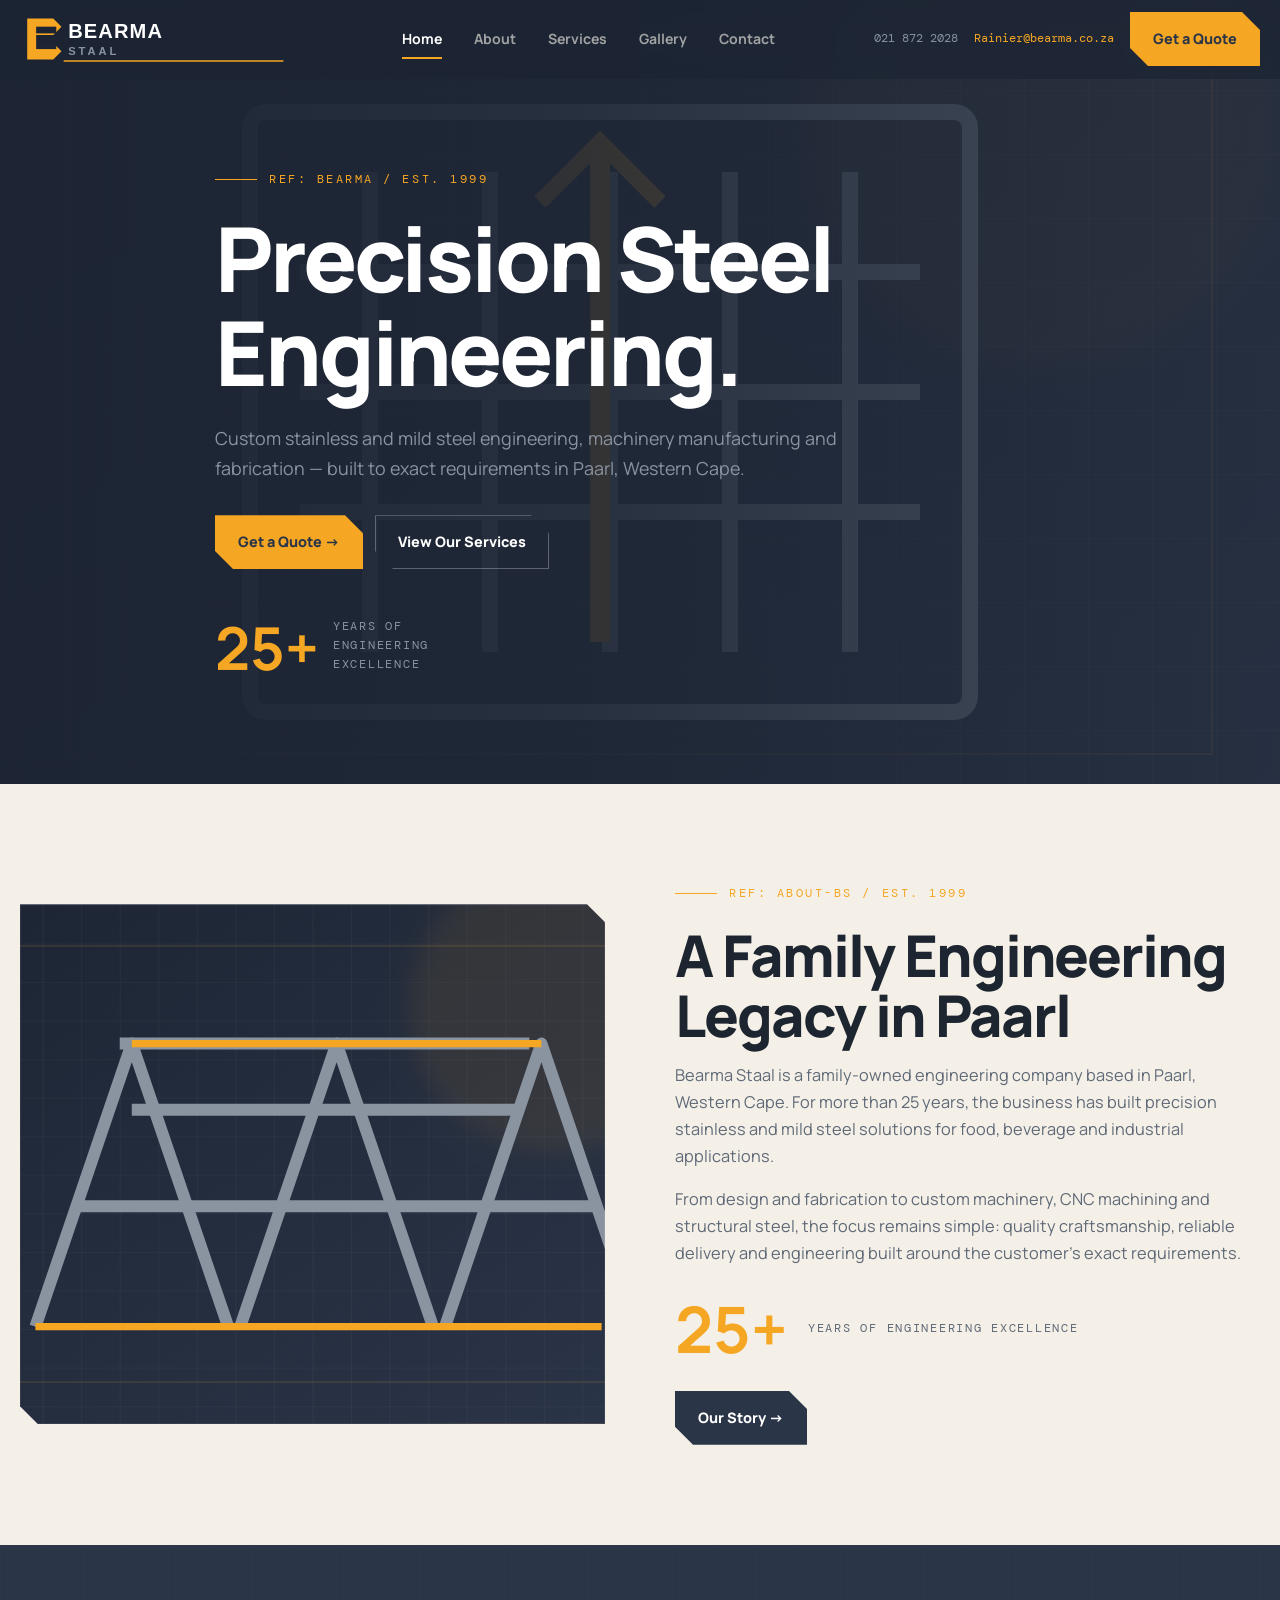
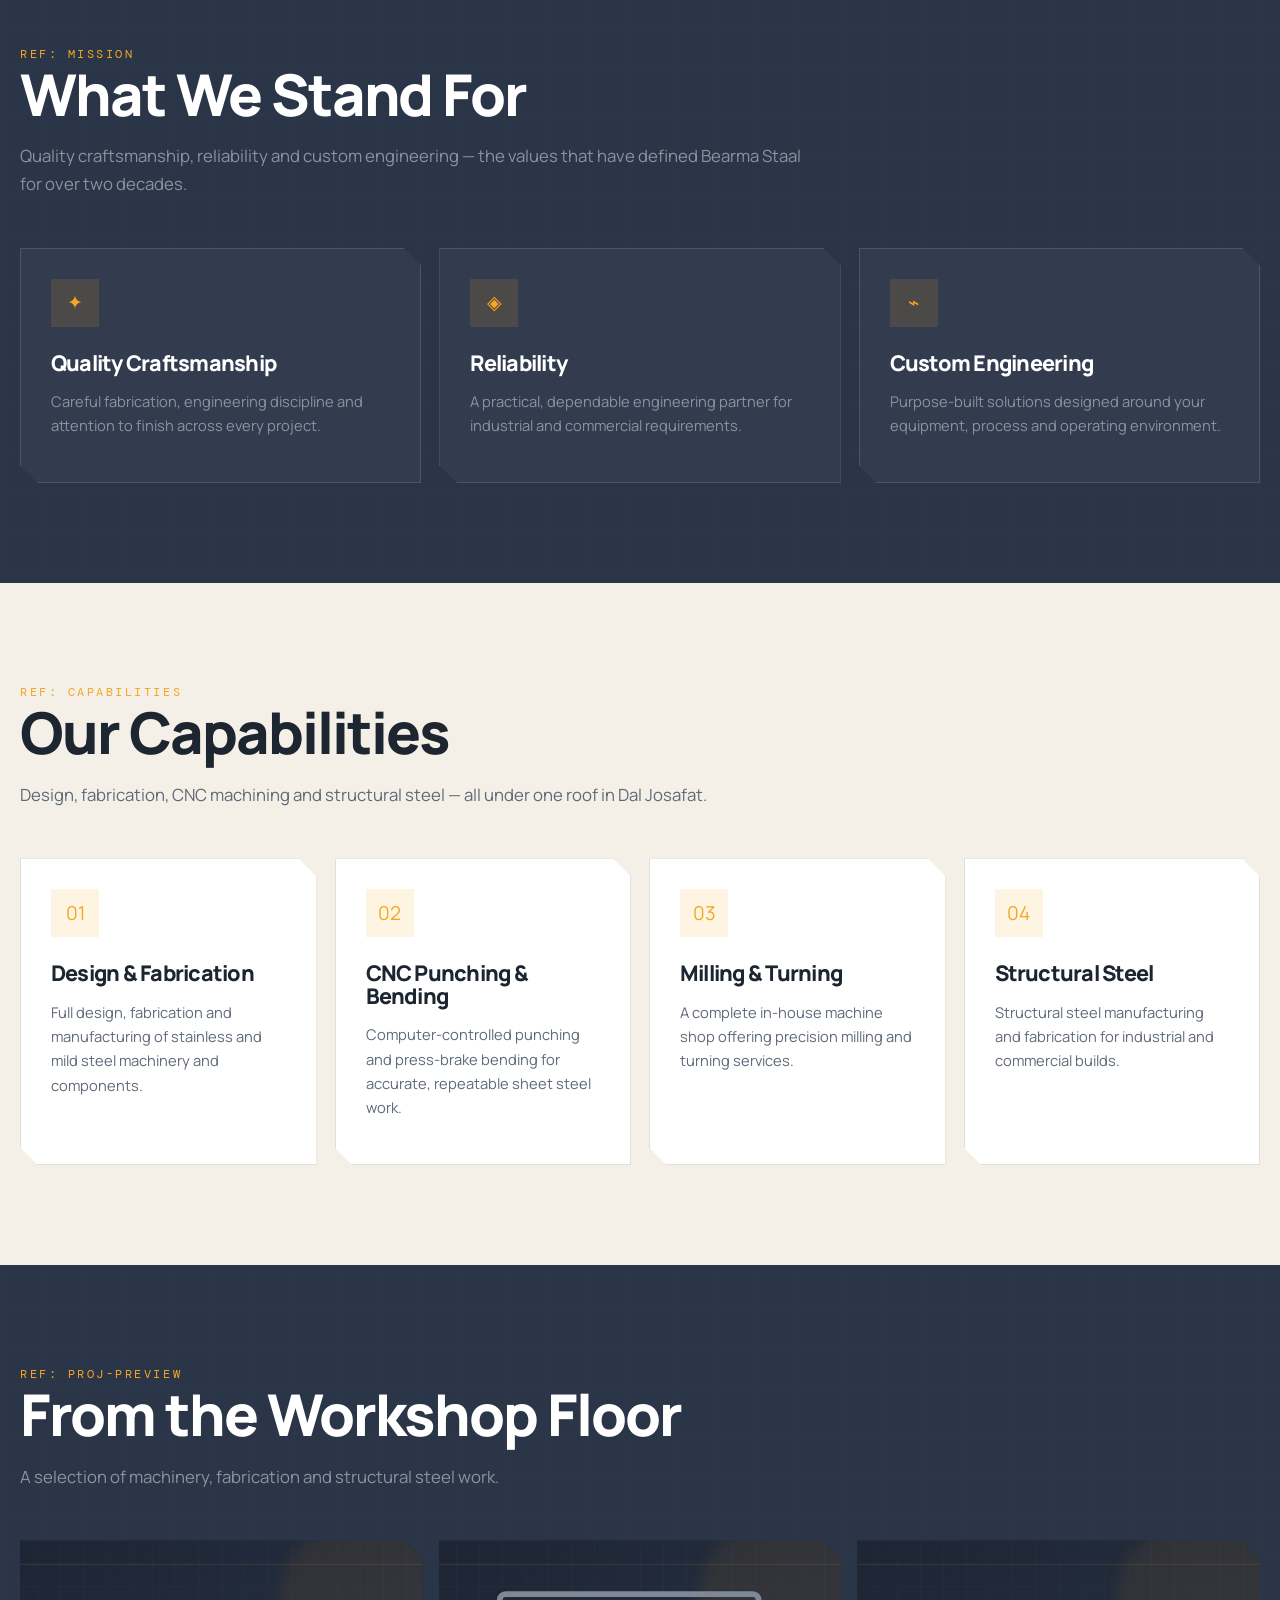
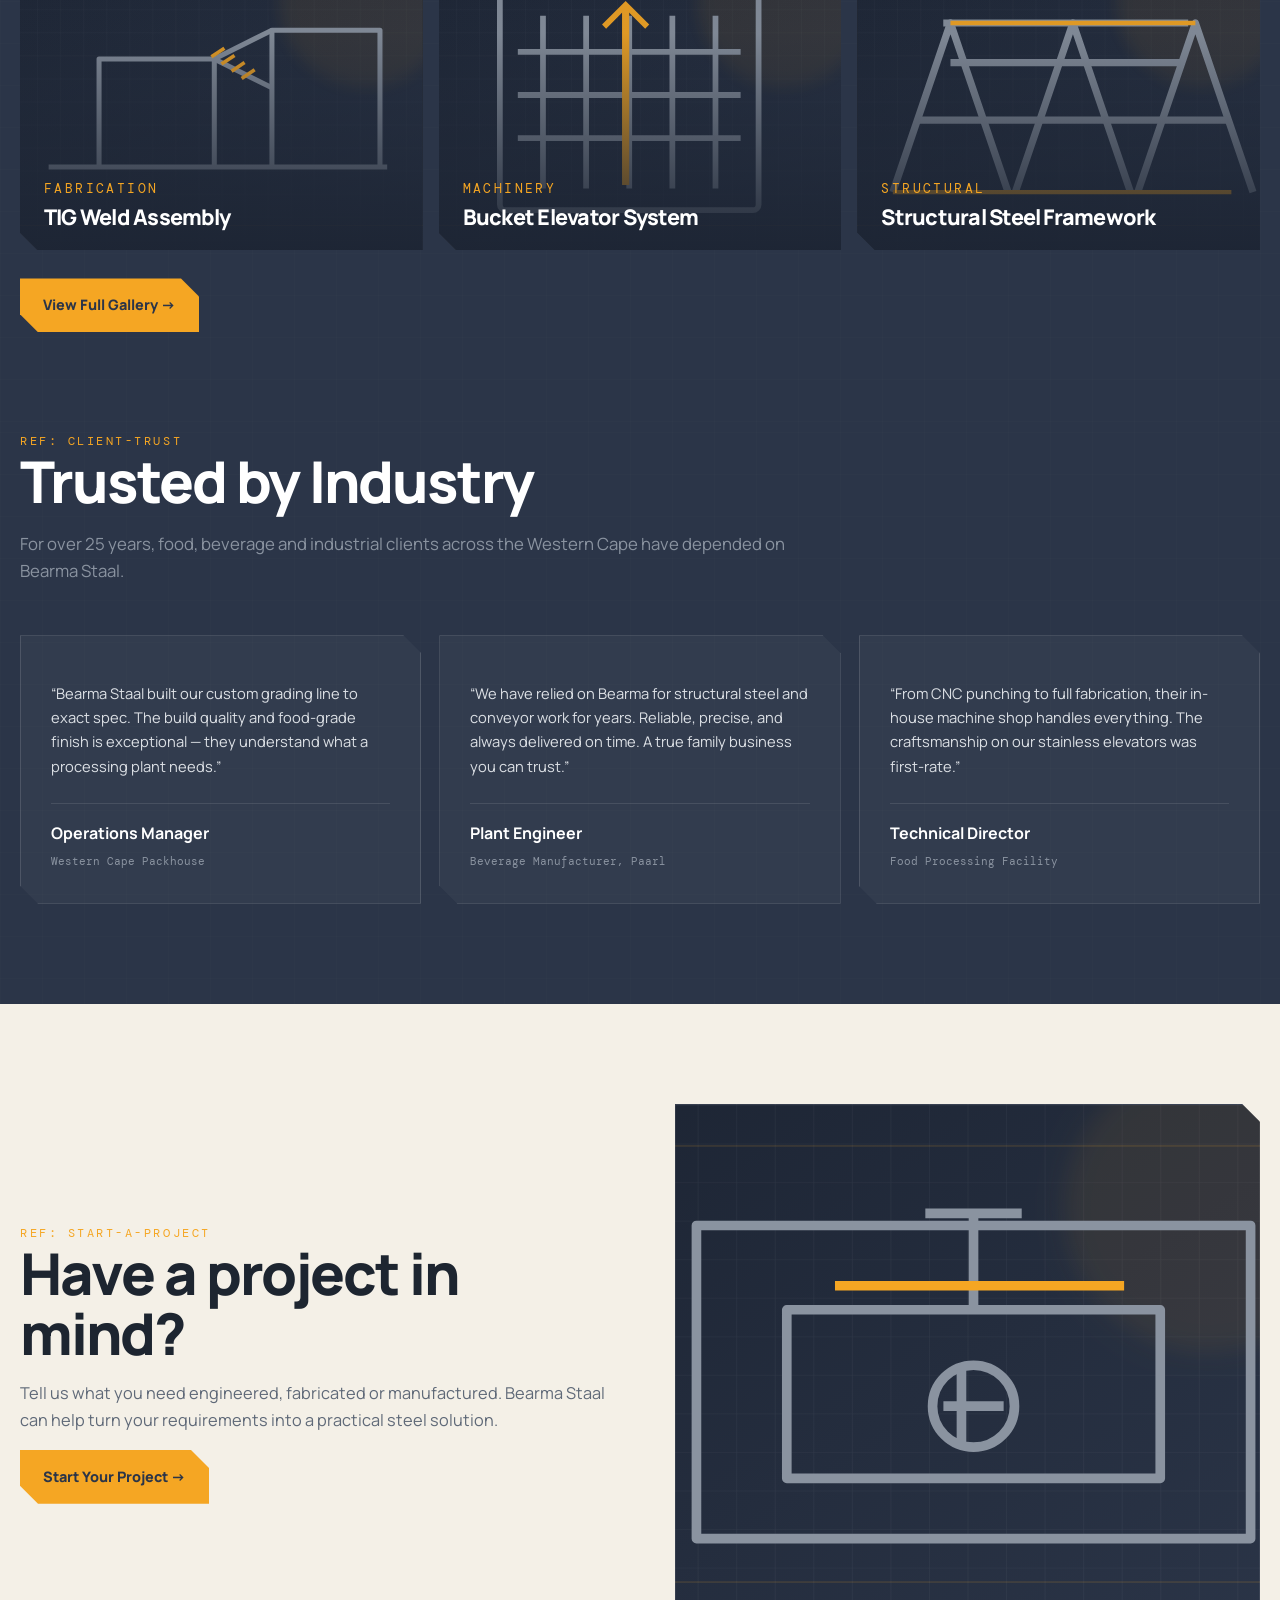
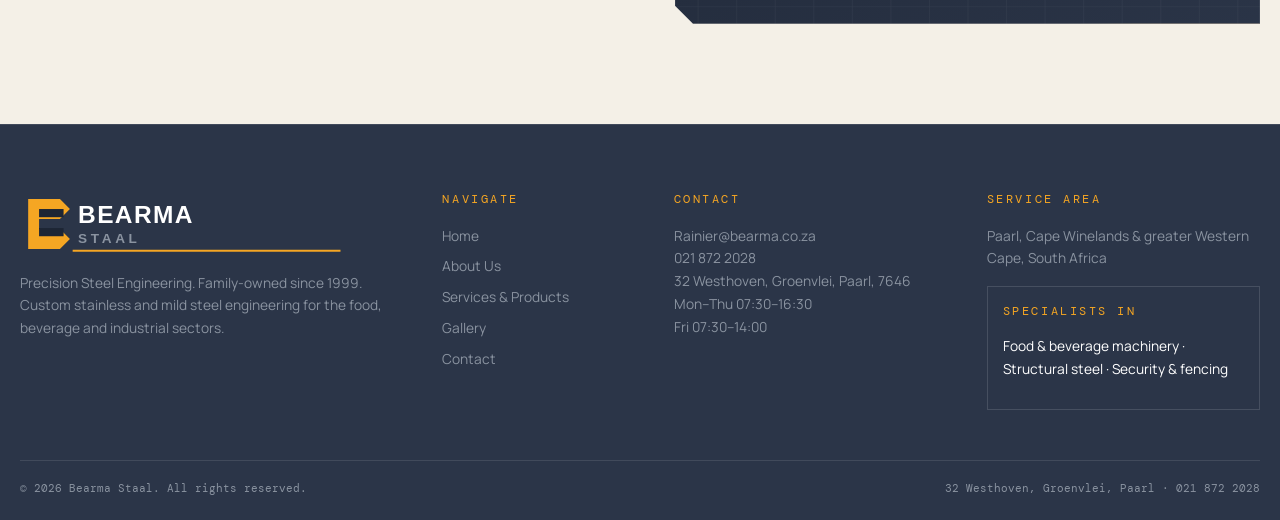
==== commit 3a8b08db: "Update index.html" ====
--- a/index.html
+++ b/index.html
@@ -1,4 +1,4 @@
-```html
+
 <!doctype html>
 <html lang="en-ZA">
 <head>
@@ -61,14 +61,14 @@
 <a href="about/">About</a>
 <a href="services/">Services</a>
 <a href="gallery/">Gallery</a>
-<a href="https://timothyr9.github.io/Bearma_Staal/contact/">Contact</a>
+<a href="https://timothyr9.github.io/Bearma_Staal/contact/index.html">Contact</a>
 </div>
 
 <div class="navright">
 <a class="phone" href="tel:0218722028">021 872 2028</a>
 <a class="email-mini" href="mailto:Rainier@bearma.co.za">Rainier@bearma.co.za</a>
 
-<a class="btn btn-primary chamfer" href="https://timothyr9.github.io/Bearma_Staal/contact/">
+<a class="btn btn-primary chamfer" href="https://timothyr9.github.io/Bearma_Staal/contact/index.html">
 Get a Quote
 </a>
 
@@ -84,11 +84,11 @@
 <a href="services/">Services</a>
 <a href="gallery/">Gallery</a>
 
-<a href="https://timothyr9.github.io/Bearma_Staal/contact/">
+<a href="https://timothyr9.github.io/Bearma_Staal/contact/index.html">
 Contact
 </a>
 
-<a class="btn btn-primary chamfer" href="https://timothyr9.github.io/Bearma_Staal/contact/">
+<a class="btn btn-primary chamfer" href="https://timothyr9.github.io/Bearma_Staal/contact/index.html">
 Get a Quote
 </a>
 
@@ -117,7 +117,7 @@
 
 <div class="hero-actions">
 
-<a class="btn btn-primary chamfer" href="https://timothyr9.github.io/Bearma_Staal/contact/">
+<a class="btn btn-primary chamfer" href="https://timothyr9.github.io/Bearma_Staal/contact/index.html">
 Get a Quote →
 </a>
 
@@ -369,7 +369,7 @@
 </p>
 
 <a class="btn btn-primary chamfer"
-href="https://timothyr9.github.io/Bearma_Staal/contact/">
+href="https://timothyr9.github.io/Bearma_Staal/contact/index.html">
 Start Your Project →
 </a>
 
@@ -406,7 +406,7 @@
 <li><a href="services/">Services & Products</a></li>
 <li><a href="gallery/">Gallery</a></li>
 <li>
-<a href="https://timothyr9.github.io/Bearma_Staal/contact/">
+<a href="https://timothyr9.github.io/Bearma_Staal/contact/index.html">
 Contact
 </a>
 </li>
@@ -460,10 +460,4 @@
 
 </body>
 </html>
-```
-
-I've changed the **Contact navigation**, both **Get a Quote** buttons, **Start Your Project**, and the **footer Contact link** to explicitly use:
-
-`https://timothyr9.github.io/Bearma_Staal/contact/`
-
-Everything else is left unchanged.
+
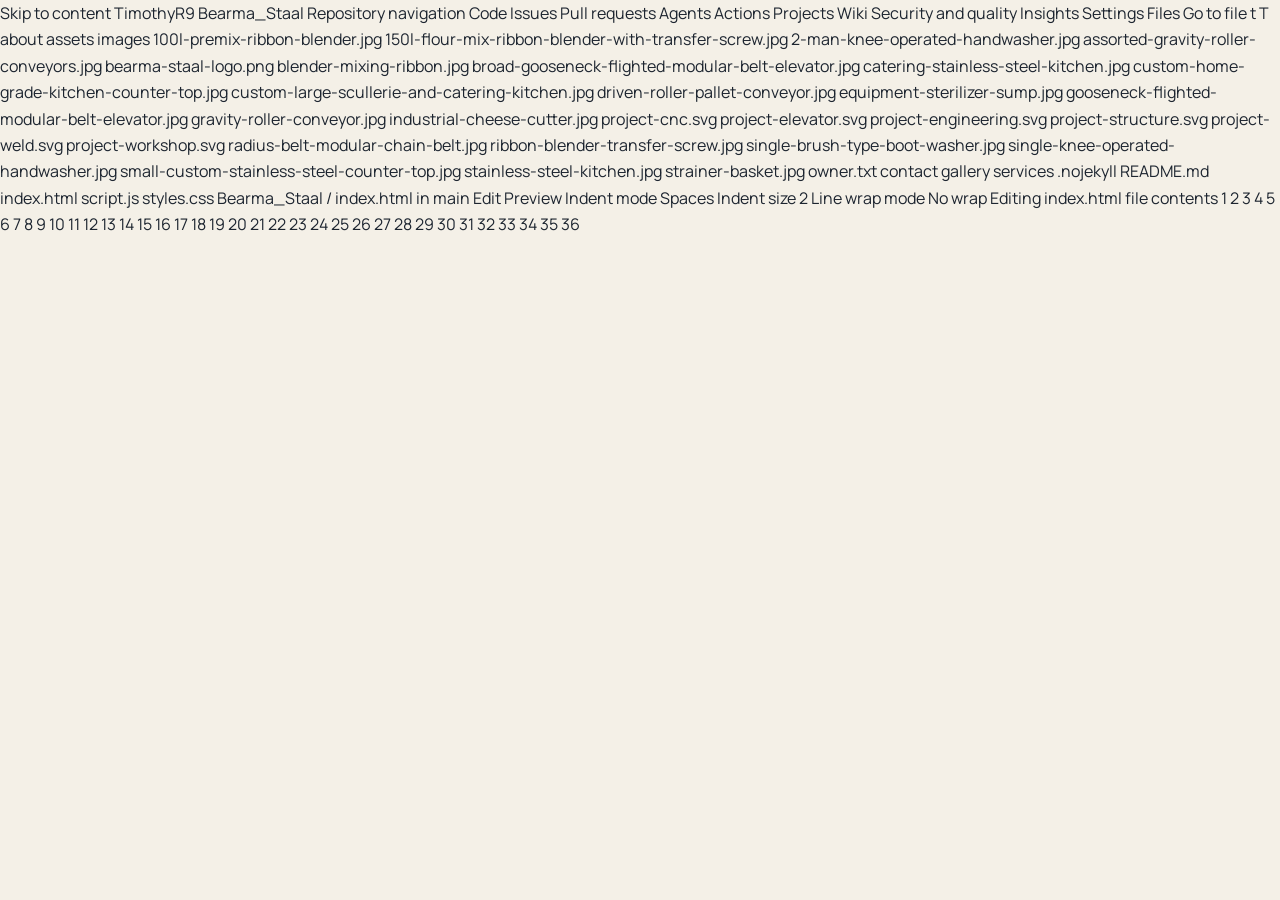
==== commit c8855f37: "Refactor index.html to simplify opening hours Removed redundant opening hours specifications and cle" ====
--- a/index.html
+++ b/index.html
@@ -1,3 +1,116 @@
+Skip to content
+TimothyR9
+Bearma_Staal
+Repository navigation
+Code
+Issues
+Pull requests
+Agents
+Actions
+Projects
+Wiki
+Security and quality
+Insights
+Settings
+Files
+Go to file
+t
+T
+about
+assets
+images
+100l-premix-ribbon-blender.jpg
+150l-flour-mix-ribbon-blender-with-transfer-screw.jpg
+2-man-knee-operated-handwasher.jpg
+assorted-gravity-roller-conveyors.jpg
+bearma-staal-logo.png
+blender-mixing-ribbon.jpg
+broad-gooseneck-flighted-modular-belt-elevator.jpg
+catering-stainless-steel-kitchen.jpg
+custom-home-grade-kitchen-counter-top.jpg
+custom-large-scullerie-and-catering-kitchen.jpg
+driven-roller-pallet-conveyor.jpg
+equipment-sterilizer-sump.jpg
+gooseneck-flighted-modular-belt-elevator.jpg
+gravity-roller-conveyor.jpg
+industrial-cheese-cutter.jpg
+project-cnc.svg
+project-elevator.svg
+project-engineering.svg
+project-structure.svg
+project-weld.svg
+project-workshop.svg
+radius-belt-modular-chain-belt.jpg
+ribbon-blender-transfer-screw.jpg
+single-brush-type-boot-washer.jpg
+single-knee-operated-handwasher.jpg
+small-custom-stainless-steel-counter-top.jpg
+stainless-steel-kitchen.jpg
+strainer-basket.jpg
+owner.txt
+contact
+gallery
+services
+.nojekyll
+README.md
+index.html
+script.js
+styles.css
+Bearma_Staal
+/
+index.html
+in
+main
+
+Edit
+
+Preview
+Indent mode
+
+Spaces
+Indent size
+
+2
+Line wrap mode
+
+No wrap
+Editing index.html file contents
+  1
+  2
+  3
+  4
+  5
+  6
+  7
+  8
+  9
+ 10
+ 11
+ 12
+ 13
+ 14
+ 15
+ 16
+ 17
+ 18
+ 19
+ 20
+ 21
+ 22
+ 23
+ 24
+ 25
+ 26
+ 27
+ 28
+ 29
+ 30
+ 31
+ 32
+ 33
+ 34
+ 35
+ 36
 
 <!doctype html>
 <html lang="en-ZA">
@@ -34,430 +147,5 @@
       "@type":"OpeningHoursSpecification",
       "dayOfWeek":["Monday","Tuesday","Wednesday","Thursday"],
       "opens":"07:30",
-      "closes":"16:30"
-    },
-    {
-      "@type":"OpeningHoursSpecification",
-      "dayOfWeek":"Friday",
-      "opens":"07:30",
-      "closes":"14:00"
-    }
-  ]
-}
-</script>
-</head>
-
-<body>
-
-<header>
-<nav class="container nav">
-
-<a href="./" aria-label="Bearma Staal home">
-<img class="logo" src="assets/images/bearma-staal-logo.svg" alt="Bearma Staal">
-</a>
-
-<div class="navlinks">
-<a class="active" href="./">Home</a>
-<a href="about/">About</a>
-<a href="services/">Services</a>
-<a href="gallery/">Gallery</a>
-<a href="https://timothyr9.github.io/Bearma_Staal/contact/index.html">Contact</a>
-</div>
-
-<div class="navright">
-<a class="phone" href="tel:0218722028">021 872 2028</a>
-<a class="email-mini" href="mailto:Rainier@bearma.co.za">Rainier@bearma.co.za</a>
-
-<a class="btn btn-primary chamfer" href="https://timothyr9.github.io/Bearma_Staal/contact/index.html">
-Get a Quote
-</a>
-
-<button class="hamb" aria-label="Open menu">☰</button>
-</div>
-</nav>
-
-<div class="mobile-menu">
-<div class="container">
-
-<a href="./">Home</a>
-<a href="about/">About</a>
-<a href="services/">Services</a>
-<a href="gallery/">Gallery</a>
-
-<a href="https://timothyr9.github.io/Bearma_Staal/contact/index.html">
-Contact
-</a>
-
-<a class="btn btn-primary chamfer" href="https://timothyr9.github.io/Bearma_Staal/contact/index.html">
-Get a Quote
-</a>
-
-</div>
-</div>
-</header>
-
-<main>
-
-<section class="hero">
-<div class="hero-media" style="background-image:url('assets/images/project-elevator.svg')"></div>
-<div class="hero-overlay"></div>
-
-<div class="container hero-content">
-
-<div class="eyebrow">
-<i></i>
-<span class="tech">REF: BEARMA / EST. 1999</span>
-</div>
-
-<h1>Precision Steel Engineering.</h1>
-
-<p class="lead">
-Custom stainless and mild steel engineering, machinery manufacturing and fabrication — built to exact requirements in Paarl, Western Cape.
-</p>
-
-<div class="hero-actions">
-
-<a class="btn btn-primary chamfer" href="https://timothyr9.github.io/Bearma_Staal/contact/index.html">
-Get a Quote →
-</a>
-
-<a class="btn btn-outline chamfer" href="services/">
-View Our Services
-</a>
-
-</div>
-
-<div class="hero-stat">
-<strong>25+</strong>
-<span>Years of engineering excellence</span>
-</div>
-
-</div>
-</section>
-
-<section class="section">
-<div class="container two-col">
-
-<div class="media-card chamfer reveal"
-style="background-image:url('assets/images/project-structure.svg')">
-</div>
-
-<div class="copy reveal">
-
-<div class="eyebrow">
-<i style="width:42px;height:1px;background:var(--safety)"></i>
-<span class="tech">REF: ABOUT-BS / EST. 1999</span>
-</div>
-
-<h2>A Family Engineering Legacy in Paarl</h2>
-
-<p>
-Bearma Staal is a family-owned engineering company based in Paarl, Western Cape. For more than 25 years, the business has built precision stainless and mild steel solutions for food, beverage and industrial applications.
-</p>
-
-<p>
-From design and fabrication to custom machinery, CNC machining and structural steel, the focus remains simple: quality craftsmanship, reliable delivery and engineering built around the customer's exact requirements.
-</p>
-
-<div class="statline">
-<strong>25+</strong>
-<span>Years of engineering excellence</span>
-</div>
-
-<a class="btn btn-dark chamfer" href="about/" style="margin-top:30px">
-Our Story →
-</a>
-
-</div>
-</div>
-</section>
-
-<section class="section dark">
-<div class="container">
-
-<div class="section-head reveal">
-<div class="tech">REF: MISSION</div>
-<h2>What We Stand For</h2>
-<p>
-Quality craftsmanship, reliability and custom engineering — the values that have defined Bearma Staal for over two decades.
-</p>
-</div>
-
-<div class="cards">
-
-<article class="card chamfer reveal">
-<div class="icon">✦</div>
-<h3>Quality Craftsmanship</h3>
-<p>
-Careful fabrication, engineering discipline and attention to finish across every project.
-</p>
-</article>
-
-<article class="card chamfer reveal">
-<div class="icon">◈</div>
-<h3>Reliability</h3>
-<p>
-A practical, dependable engineering partner for industrial and commercial requirements.
-</p>
-</article>
-
-<article class="card chamfer reveal">
-<div class="icon">⌁</div>
-<h3>Custom Engineering</h3>
-<p>
-Purpose-built solutions designed around your equipment, process and operating environment.
-</p>
-</article>
-
-</div>
-</div>
-</section>
-
-<section class="section">
-<div class="container">
-
-<div class="section-head reveal">
-<div class="tech">REF: CAPABILITIES</div>
-<h2>Our Capabilities</h2>
-<p>
-Design, fabrication, CNC machining and structural steel — all under one roof in Dal Josafat.
-</p>
-</div>
-
-<div class="cards four">
-
-<article class="card chamfer reveal">
-<div class="icon">01</div>
-<h3>Design & Fabrication</h3>
-<p>
-Full design, fabrication and manufacturing of stainless and mild steel machinery and components.
-</p>
-</article>
-
-<article class="card chamfer reveal">
-<div class="icon">02</div>
-<h3>CNC Punching & Bending</h3>
-<p>
-Computer-controlled punching and press-brake bending for accurate, repeatable sheet steel work.
-</p>
-</article>
-
-<article class="card chamfer reveal">
-<div class="icon">03</div>
-<h3>Milling & Turning</h3>
-<p>
-A complete in-house machine shop offering precision milling and turning services.
-</p>
-</article>
-
-<article class="card chamfer reveal">
-<div class="icon">04</div>
-<h3>Structural Steel</h3>
-<p>
-Structural steel manufacturing and fabrication for industrial and commercial builds.
-</p>
-</article>
-
-</div>
-</div>
-</section>
-
-<section class="section dark">
-<div class="container">
-
-<div class="section-head reveal">
-<div class="tech">REF: PROJ-PREVIEW</div>
-<h2>From the Workshop Floor</h2>
-<p>
-A selection of machinery, fabrication and structural steel work.
-</p>
-</div>
-
-<div class="gallery-grid">
-
-<a class="gallery-item chamfer reveal" href="gallery/" data-category="fabrication">
-<img loading="lazy" src="assets/images/project-weld.svg" alt="TIG weld assembly">
-<div class="gallery-caption">
-<small>Fabrication</small>
-<h3>TIG Weld Assembly</h3>
-</div>
-</a>
-
-<a class="gallery-item chamfer reveal" href="gallery/" data-category="machinery">
-<img loading="lazy" src="assets/images/project-elevator.svg" alt="Bucket elevator system">
-<div class="gallery-caption">
-<small>Machinery</small>
-<h3>Bucket Elevator System</h3>
-</div>
-</a>
-
-<a class="gallery-item chamfer reveal" href="gallery/" data-category="structural">
-<img loading="lazy" src="assets/images/project-structure.svg" alt="Structural steel framework">
-<div class="gallery-caption">
-<small>Structural</small>
-<h3>Structural Steel Framework</h3>
-</div>
-</a>
-
-</div>
-
-<a class="btn btn-primary chamfer" href="gallery/" style="margin-top:28px">
-View Full Gallery →
-</a>
-
-</div>
-</section>
-
-<section class="section dark" style="padding-top:0">
-<div class="container">
-
-<div class="section-head reveal">
-<div class="tech">REF: CLIENT-TRUST</div>
-<h2>Trusted by Industry</h2>
-<p>
-For over 25 years, food, beverage and industrial clients across the Western Cape have depended on Bearma Staal.
-</p>
-</div>
-
-<div class="testimonials">
-
-<article class="card chamfer reveal">
-<p class="quote">
-“Bearma Staal built our custom grading line to exact spec. The build quality and food-grade finish is exceptional — they understand what a processing plant needs.”
-</p>
-<div class="person">
-<strong>Operations Manager</strong>
-<span>Western Cape Packhouse</span>
-</div>
-</article>
-
-<article class="card chamfer reveal">
-<p class="quote">
-“We have relied on Bearma for structural steel and conveyor work for years. Reliable, precise, and always delivered on time. A true family business you can trust.”
-</p>
-<div class="person">
-<strong>Plant Engineer</strong>
-<span>Beverage Manufacturer, Paarl</span>
-</div>
-</article>
-
-<article class="card chamfer reveal">
-<p class="quote">
-“From CNC punching to full fabrication, their in-house machine shop handles everything. The craftsmanship on our stainless elevators was first-rate.”
-</p>
-<div class="person">
-<strong>Technical Director</strong>
-<span>Food Processing Facility</span>
-</div>
-</article>
-
-</div>
-</div>
-</section>
-
-<section class="section">
-<div class="container two-col">
-
-<div class="copy reveal">
-
-<div class="tech">REF: START-A-PROJECT</div>
-
-<h2>Have a project in mind?</h2>
-
-<p>
-Tell us what you need engineered, fabricated or manufactured. Bearma Staal can help turn your requirements into a practical steel solution.
-</p>
-
-<a class="btn btn-primary chamfer"
-href="https://timothyr9.github.io/Bearma_Staal/contact/index.html">
-Start Your Project →
-</a>
-
-</div>
-
-<div class="media-card chamfer reveal"
-style="background-image:url('assets/images/project-cnc.svg')">
-</div>
-
-</div>
-</section>
-
-</main>
-
-<footer>
-
-<div class="container footer">
-
-<div class="footer-grid">
-
-<div>
-<img class="footer-logo" src="assets/images/bearma-staal-logo.svg" alt="Bearma Staal">
-<p>
-Precision Steel Engineering. Family-owned since 1999. Custom stainless and mild steel engineering for the food, beverage and industrial sectors.
-</p>
-</div>
-
-<div>
-<div class="tech footer-title">Navigate</div>
-
-<ul>
-<li><a href="./">Home</a></li>
-<li><a href="about/">About Us</a></li>
-<li><a href="services/">Services & Products</a></li>
-<li><a href="gallery/">Gallery</a></li>
-<li>
-<a href="https://timothyr9.github.io/Bearma_Staal/contact/index.html">
-Contact
-</a>
-</li>
-</ul>
-
-</div>
-
-<div>
-
-<div class="tech footer-title">Contact</div>
-
-<p>
-<a href="mailto:Rainier@bearma.co.za">Rainier@bearma.co.za</a><br>
-<a href="tel:0218722028">021 872 2028</a><br>
-32 Westhoven, Groenvlei, Paarl, 7646<br>
-Mon–Thu 07:30–16:30<br>
-Fri 07:30–14:00
-</p>
-
-</div>
-
-<div>
-
-<div class="tech footer-title">Service Area</div>
-
-<p>
-Paarl, Cape Winelands & greater Western Cape, South Africa
-</p>
-
-<div class="special">
-<div class="tech">Specialists In</div>
-<p style="color:#fff">
-Food & beverage machinery · Structural steel · Security & fencing
-</p>
-</div>
-
-</div>
-
-</div>
-
-<div class="copyright">
-<span>© 2026 Bearma Staal. All rights reserved.</span>
-<span>32 Westhoven, Groenvlei, Paarl · 021 872 2028</span>
-</div>
-
-</div>
-
-</footer>
-
-<script src="script.js"></script>
-
-</body>
-</html>
-
+Use Control + Shift + m to toggle the tab key moving focus. Alternatively, use esc then tab to move to the next interactive element on the page.
+ 
--- a/styles.css
+++ b/styles.css
@@ -1,11 +1,11 @@
 @import url('https://fonts.googleapis.com/css2?family=DM+Mono:wght@400;500&family=Manrope:wght@400;500;600;700;800&display=swap');
-:root{--forge:#2b3548;--forge2:#1d2534;--steel:#8a93a0;--steel2:#5f6978;--safety:#f5a623;--parchment:#f4f0e7;--ink:#1d2530;--white:#fff;--line:rgba(43,53,72,.16);--max:1400px}
+:root{--forge:#0000ff;--forge2:#0000cc;--steel:#8a93a0;--steel2:#5f6978;--safety:#f5a623;--parchment:#f4f0e7;--ink:#1d2530;--white:#fff;--line:rgba(0,0,255,.16);--max:1400px}
 *{box-sizing:border-box}html{scroll-behavior:smooth}body{margin:0;font-family:Manrope,Arial,sans-serif;color:var(--ink);background:var(--parchment);line-height:1.65}a{color:inherit;text-decoration:none}button,input,textarea,select{font:inherit}img{max-width:100%;display:block}.container{width:min(var(--max),calc(100% - 40px));margin:auto}.mono,.tech{font-family:'DM Mono',monospace}.tech{font-size:.72rem;text-transform:uppercase;letter-spacing:.22em;color:var(--safety)}.section{padding:100px 0}.dark{background:var(--forge);color:var(--white);position:relative;overflow:hidden}.dark:before{content:"";position:absolute;inset:0;opacity:.28;background-image:linear-gradient(rgba(255,255,255,.035) 1px,transparent 1px),linear-gradient(90deg,rgba(255,255,255,.035) 1px,transparent 1px);background-size:42px 42px;pointer-events:none}.dark>*{position:relative}.chamfer{clip-path:polygon(0 0,calc(100% - 18px) 0,100% 18px,100% 100%,18px 100%,0 calc(100% - 18px))}.chamfer-sm{clip-path:polygon(0 0,calc(100% - 10px) 0,100% 10px,100% 100%,10px 100%,0 calc(100% - 10px))}.btn{display:inline-flex;align-items:center;justify-content:center;gap:10px;padding:14px 22px;font-weight:800;font-size:.9rem;transition:.25s ease;border:1px solid transparent;cursor:pointer}.btn-primary{background:var(--safety);color:var(--forge)}.btn-primary:hover{transform:translateY(-2px);filter:brightness(1.05)}.btn-dark{background:var(--forge);color:#fff}.btn-outline{border-color:rgba(255,255,255,.28);color:#fff}.btn-outline:hover{border-color:var(--safety);color:var(--safety)}.btn-light{border:1px solid var(--line);background:#fff;color:var(--forge)}.btn-light:hover{border-color:var(--safety)}
-header{position:fixed;z-index:100;top:0;left:0;right:0;background:rgba(29,37,52,.72);backdrop-filter:blur(10px);transition:.3s;border-bottom:1px solid transparent}.scrolled{background:rgba(29,37,52,.96);border-bottom-color:rgba(255,255,255,.1)}.nav{height:78px;display:flex;align-items:center;justify-content:space-between;gap:25px}.logo{height:56px;width:auto;object-fit:contain}.navlinks{display:flex;align-items:center;gap:4px}.navlinks a{color:rgba(244,240,231,.62);font-size:.88rem;font-weight:700;padding:10px 14px;position:relative}.navlinks a:hover,.navlinks a.active{color:#fff}.navlinks a.active:after{content:"";position:absolute;left:14px;right:14px;bottom:2px;height:2px;background:var(--safety)}.navright{display:flex;align-items:center;gap:16px}.phone{font-size:.75rem;color:var(--steel);font-family:'DM Mono',monospace}.email-mini{font-size:.72rem;color:var(--safety);font-family:'DM Mono',monospace}.hamb{display:none;background:none;border:0;color:white;font-size:26px;cursor:pointer}.mobile-menu{display:none;background:var(--forge2);padding:15px 20px 24px;border-top:1px solid rgba(255,255,255,.08)}.mobile-menu.open{display:block}.mobile-menu a{display:block;color:#fff;padding:14px 4px;border-bottom:1px solid rgba(255,255,255,.08)}.mobile-menu .btn{margin-top:15px;width:100%}
-.hero{min-height:760px;padding:170px 0 110px;display:flex;align-items:center;background:var(--forge);color:#fff;position:relative;overflow:hidden}.hero-media{position:absolute;inset:0;background-size:cover;background-position:center;opacity:.48}.hero-overlay{position:absolute;inset:0;background:linear-gradient(90deg,rgba(29,37,52,.98) 0%,rgba(29,37,52,.82) 45%,rgba(29,37,52,.3) 100%)}.hero-content{position:relative;max-width:850px}.eyebrow{display:flex;align-items:center;gap:12px;margin-bottom:22px}.eyebrow i{width:42px;height:1px;background:var(--safety)}h1,h2,h3,h4{margin:0;font-weight:800;line-height:1.05;letter-spacing:-.035em}h1{font-size:clamp(3rem,7vw,6.8rem)}h2{font-size:clamp(2.2rem,4.5vw,4.2rem)}h3{font-size:1.35rem}.lead{font-size:1.12rem;color:var(--steel);max-width:680px;margin:25px 0 32px}.hero-actions{display:flex;gap:12px;flex-wrap:wrap}.hero-stat{display:flex;gap:14px;align-items:end;margin-top:48px}.hero-stat strong{font-size:3.7rem;line-height:.9;color:var(--safety)}.hero-stat span{font-family:'DM Mono',monospace;font-size:.72rem;text-transform:uppercase;letter-spacing:.15em;color:var(--steel);max-width:130px}
+header{position:fixed;z-index:100;top:0;left:0;right:0;background:rgba(0,0,204,.72);backdrop-filter:blur(10px);transition:.3s;border-bottom:1px solid transparent}.scrolled{background:rgba(0,0,204,.96);border-bottom-color:rgba(255,255,255,.1)}.nav{height:105px;display:flex;align-items:center;justify-content:space-between;gap:25px}.logo{display:block;width:360px;height:auto;max-width:360px;max-height:none;object-fit:contain}.navlinks{display:flex;align-items:center;gap:4px}.navlinks a{color:rgba(244,240,231,.62);font-size:.88rem;font-weight:700;padding:10px 14px;position:relative}.navlinks a:hover,.navlinks a.active{color:#fff}.navlinks a.active:after{content:"";position:absolute;left:14px;right:14px;bottom:2px;height:2px;background:var(--safety)}.navright{display:flex;align-items:center;gap:16px}.phone{font-size:.75rem;color:var(--steel);font-family:'DM Mono',monospace}.email-mini{font-size:.72rem;color:var(--safety);font-family:'DM Mono',monospace}.hamb{display:none;background:none;border:0;color:white;font-size:26px;cursor:pointer}.mobile-menu{display:none;background:var(--forge2);padding:15px 20px 24px;border-top:1px solid rgba(255,255,255,.08)}.mobile-menu.open{display:block}.mobile-menu a{display:block;color:#fff;padding:14px 4px;border-bottom:1px solid rgba(255,255,255,.08)}.mobile-menu .btn{margin-top:15px;width:100%}
+.hero{min-height:760px;padding:170px 0 110px;display:flex;align-items:center;background:var(--forge);color:#fff;position:relative;overflow:hidden}.hero-media{position:absolute;inset:0;background-size:cover;background-position:center;opacity:.48}.hero-overlay{position:absolute;inset:0;background:linear-gradient(90deg,rgba(0,0,204,.98) 0%,rgba(0,0,204,.82) 45%,rgba(0,0,204,.3) 100%)}.hero-content{position:relative;max-width:850px}.eyebrow{display:flex;align-items:center;gap:12px;margin-bottom:22px}.eyebrow i{width:42px;height:1px;background:var(--safety)}h1,h2,h3,h4{margin:0;font-weight:800;line-height:1.05;letter-spacing:-.035em}h1{font-size:clamp(3rem,7vw,6.8rem)}h2{font-size:clamp(2.2rem,4.5vw,4.2rem)}h3{font-size:1.35rem}.lead{font-size:1.12rem;color:var(--steel);max-width:680px;margin:25px 0 32px}.hero-actions{display:flex;gap:12px;flex-wrap:wrap}.hero-stat{display:flex;gap:14px;align-items:end;margin-top:48px}.hero-stat strong{font-size:3.7rem;line-height:.9;color:var(--safety)}.hero-stat span{font-family:'DM Mono',monospace;font-size:.72rem;text-transform:uppercase;letter-spacing:.15em;color:var(--steel);max-width:130px}
 .section-head{max-width:800px;margin-bottom:50px}.section-head p{color:var(--steel2);font-size:1.05rem;margin:18px 0 0}.dark .section-head p{color:var(--steel)}.two-col{display:grid;grid-template-columns:1fr 1fr;gap:70px;align-items:center}.media-card{min-height:520px;background-size:cover;background-position:center;border:1px solid rgba(255,255,255,.08)}.copy p{color:var(--steel2);font-size:1.02rem}.dark .copy p{color:var(--steel)}.statline{display:flex;align-items:center;gap:20px;margin-top:30px}.statline strong{font-size:4rem;color:var(--safety);line-height:1}.statline span{font-family:'DM Mono',monospace;text-transform:uppercase;font-size:.72rem;letter-spacing:.15em;color:var(--steel2)}.dark .statline span{color:var(--steel)}
-.cards{display:grid;grid-template-columns:repeat(3,1fr);gap:18px}.cards.four{grid-template-columns:repeat(4,1fr)}.card{background:#fff;border:1px solid var(--line);padding:30px;transition:.3s;position:relative}.card:hover{transform:translateY(-5px);border-color:rgba(245,166,35,.65);box-shadow:0 20px 40px rgba(43,53,72,.08)}.dark .card{background:rgba(255,255,255,.035);border-color:rgba(255,255,255,.13);box-shadow:none}.icon{width:48px;height:48px;display:grid;place-items:center;background:rgba(245,166,35,.13);color:var(--safety);font-size:1.2rem;margin-bottom:25px}.card p{color:var(--steel2);font-size:.92rem}.dark .card p{color:var(--steel)}
-.gallery-grid{display:grid;grid-template-columns:repeat(3,1fr);gap:16px}.gallery-item{position:relative;min-height:310px;overflow:hidden;background:#222}.gallery-item img{position:absolute;inset:0;width:100%;height:100%;object-fit:cover;transition:.55s}.gallery-item:hover img{transform:scale(1.06)}.gallery-item:after{content:"";position:absolute;inset:0;background:linear-gradient(to top,rgba(29,37,52,.96),rgba(29,37,52,.1) 70%)}.gallery-caption{position:absolute;z-index:2;left:24px;right:24px;bottom:22px;color:white}.gallery-caption small{font-family:'DM Mono',monospace;text-transform:uppercase;letter-spacing:.18em;color:var(--safety)}.gallery-caption h3{margin-top:5px}.meta{margin-top:10px;color:#c4cad2;font:11px 'DM Mono',monospace}
+.cards{display:grid;grid-template-columns:repeat(3,1fr);gap:18px}.cards.four{grid-template-columns:repeat(4,1fr)}.card{background:#fff;border:1px solid var(--line);padding:30px;transition:.3s;position:relative}.card:hover{transform:translateY(-5px);border-color:rgba(245,166,35,.65);box-shadow:0 20px 40px rgba(0,0,255,.08)}.dark .card{background:rgba(255,255,255,.035);border-color:rgba(255,255,255,.13);box-shadow:none}.icon{width:48px;height:48px;display:grid;place-items:center;background:rgba(245,166,35,.13);color:var(--safety);font-size:1.2rem;margin-bottom:25px}.card p{color:var(--steel2);font-size:.92rem}.dark .card p{color:var(--steel)}
+.gallery-grid{display:grid;grid-template-columns:repeat(3,1fr);gap:16px}.gallery-item{position:relative;min-height:310px;overflow:hidden;background:#222}.gallery-item img{position:absolute;inset:0;width:100%;height:100%;object-fit:cover;transition:.55s}.gallery-item:hover img{transform:scale(1.06)}.gallery-item:after{content:"";position:absolute;inset:0;background:linear-gradient(to top,rgba(0,0,204,.96),rgba(0,0,204,.1) 70%)}.gallery-caption{position:absolute;z-index:2;left:24px;right:24px;bottom:22px;color:white}.gallery-caption small{font-family:'DM Mono',monospace;text-transform:uppercase;letter-spacing:.18em;color:var(--safety)}.gallery-caption h3{margin-top:5px}.meta{margin-top:10px;color:#c4cad2;font:11px 'DM Mono',monospace}
 .filters{display:flex;gap:8px;flex-wrap:wrap;margin-bottom:35px}.filter{padding:11px 18px;border:1px solid var(--line);background:#fff;color:var(--forge);font-weight:800;cursor:pointer}.filter.active,.filter:hover{background:var(--safety);border-color:var(--safety)}.gallery-item.hidden{display:none}
 .service-category{display:grid;grid-template-columns:260px 1fr;gap:50px;padding:60px 0;border-top:1px solid var(--line)}.dark .service-category{border-top-color:rgba(255,255,255,.1)}.service-num{font:1rem 'DM Mono',monospace;color:var(--safety);letter-spacing:.15em}.service-grid{display:grid;grid-template-columns:repeat(2,1fr);gap:14px;margin-top:28px}.service-card{padding:22px;border:1px solid var(--line);background:#fff;transition:.25s}.service-card:hover{border-color:var(--safety);transform:translateY(-2px)}.service-card h3{font-size:1.05rem}.service-card p{font-size:.88rem;color:var(--steel2);margin:8px 0 0}
 .testimonials{display:grid;grid-template-columns:repeat(3,1fr);gap:18px}.quote{font-size:1rem;color:#dce0e5!important}.person{margin-top:25px;padding-top:16px;border-top:1px solid rgba(255,255,255,.1)}.person strong{display:block}.person span{font:11px 'DM Mono',monospace;color:var(--steel)}
@@ -13,5 +13,9 @@
 footer{background:var(--forge);color:#fff;padding:65px 0 25px;border-top:1px solid rgba(255,255,255,.1)}.footer-grid{display:grid;grid-template-columns:1.4fr .7fr 1fr 1fr;gap:40px}.footer-logo{height:68px;width:auto}.footer p,.footer li{color:var(--steel);font-size:.86rem}.footer ul{list-style:none;padding:0;margin:0;display:grid;gap:8px}.footer a:hover{color:var(--safety)}.footer-title{margin-bottom:16px}.special{border:1px solid rgba(255,255,255,.13);padding:15px;margin-top:16px}.copyright{margin-top:50px;padding-top:20px;border-top:1px solid rgba(255,255,255,.1);display:flex;justify-content:space-between;gap:15px;font:11px 'DM Mono',monospace;color:var(--steel)}
 .reveal{opacity:0;transform:translateY(22px);transition:opacity .65s ease,transform .65s ease}.reveal.in{opacity:1;transform:none}.page-hero{padding:150px 0 85px;background:var(--forge);color:#fff;position:relative;overflow:hidden}.page-hero:before{content:"";position:absolute;inset:0;opacity:.3;background-image:linear-gradient(rgba(255,255,255,.035) 1px,transparent 1px),linear-gradient(90deg,rgba(255,255,255,.035) 1px,transparent 1px);background-size:42px 42px}.page-hero>*{position:relative}.page-hero p{color:var(--steel);max-width:700px;font-size:1.05rem;margin:20px 0 0}
 @media(max-width:1100px){.navlinks{display:none}.navright .phone,.navright .email-mini{display:none}.hamb{display:block}.cards.four{grid-template-columns:repeat(2,1fr)}.footer-grid{grid-template-columns:1fr 1fr}.two-col{gap:40px}.hero{min-height:700px}}
-@media(max-width:800px){.section{padding:75px 0}.two-col,.contact-grid{grid-template-columns:1fr}.media-card{min-height:380px}.cards,.testimonials,.gallery-grid{grid-template-columns:1fr}.cards.four{grid-template-columns:1fr}.service-category{grid-template-columns:1fr;gap:15px}.service-grid{grid-template-columns:1fr}.form-grid{grid-template-columns:1fr}.field.full{grid-column:auto}.footer-grid{grid-template-columns:1fr}.copyright{flex-direction:column}.hero{min-height:760px;padding-top:150px}.hero-actions .btn{width:100%}.container{width:min(var(--max),calc(100% - 28px))}.logo{height:48px}}
+@media(max-width:1100px) and (min-width:801px){
+.logo{width:300px;max-width:300px;height:auto}
+.nav{height:90px}
+}
+@media(max-width:800px){.section{padding:75px 0}.two-col,.contact-grid{grid-template-columns:1fr}.media-card{min-height:380px}.cards,.testimonials,.gallery-grid{grid-template-columns:1fr}.cards.four{grid-template-columns:1fr}.service-category{grid-template-columns:1fr;gap:15px}.service-grid{grid-template-columns:1fr}.form-grid{grid-template-columns:1fr}.field.full{grid-column:auto}.footer-grid{grid-template-columns:1fr}.copyright{flex-direction:column}.hero{min-height:760px;padding-top:150px}.hero-actions .btn{width:100%}.container{width:min(var(--max),calc(100% - 28px))}.logo{width:245px;max-width:245px;height:auto;max-height:none}}
 @media(prefers-reduced-motion:reduce){html{scroll-behavior:auto}.reveal{transition:none}.gallery-item img,.card,.btn{transition:none}}
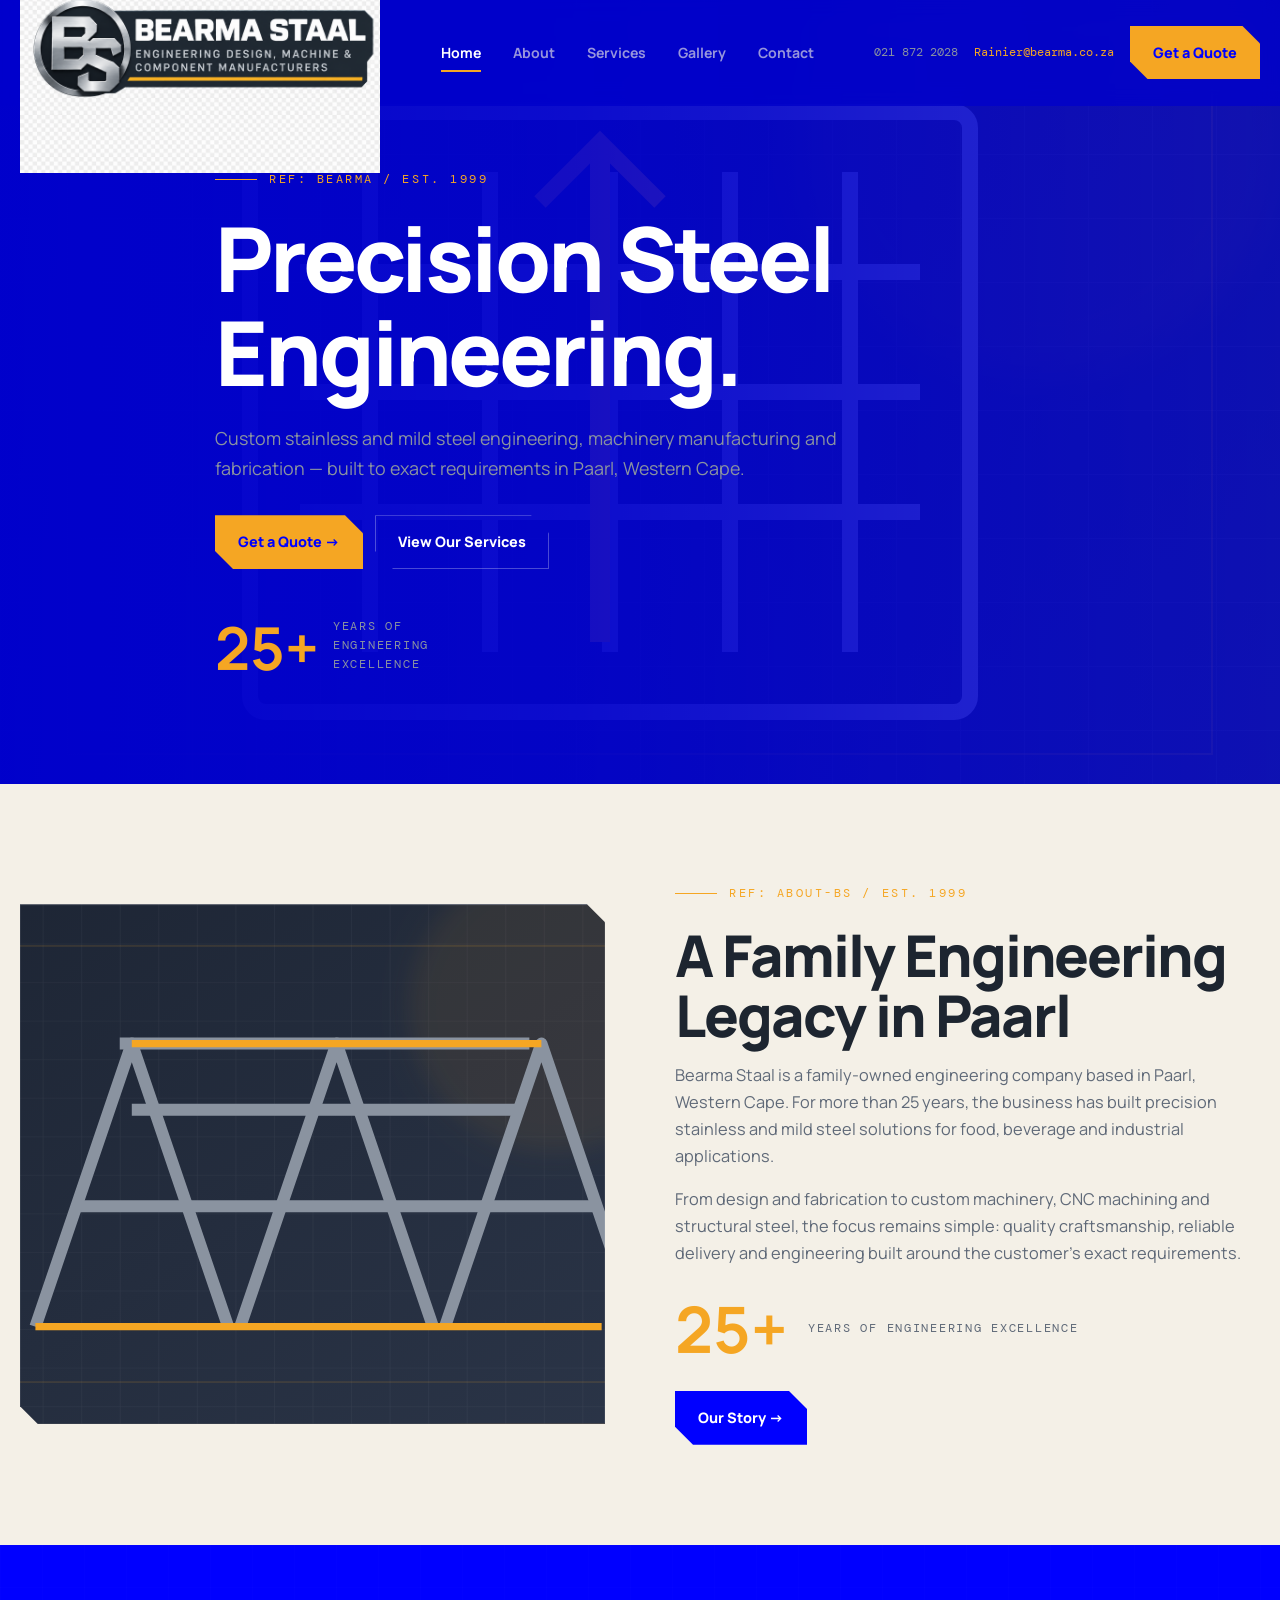
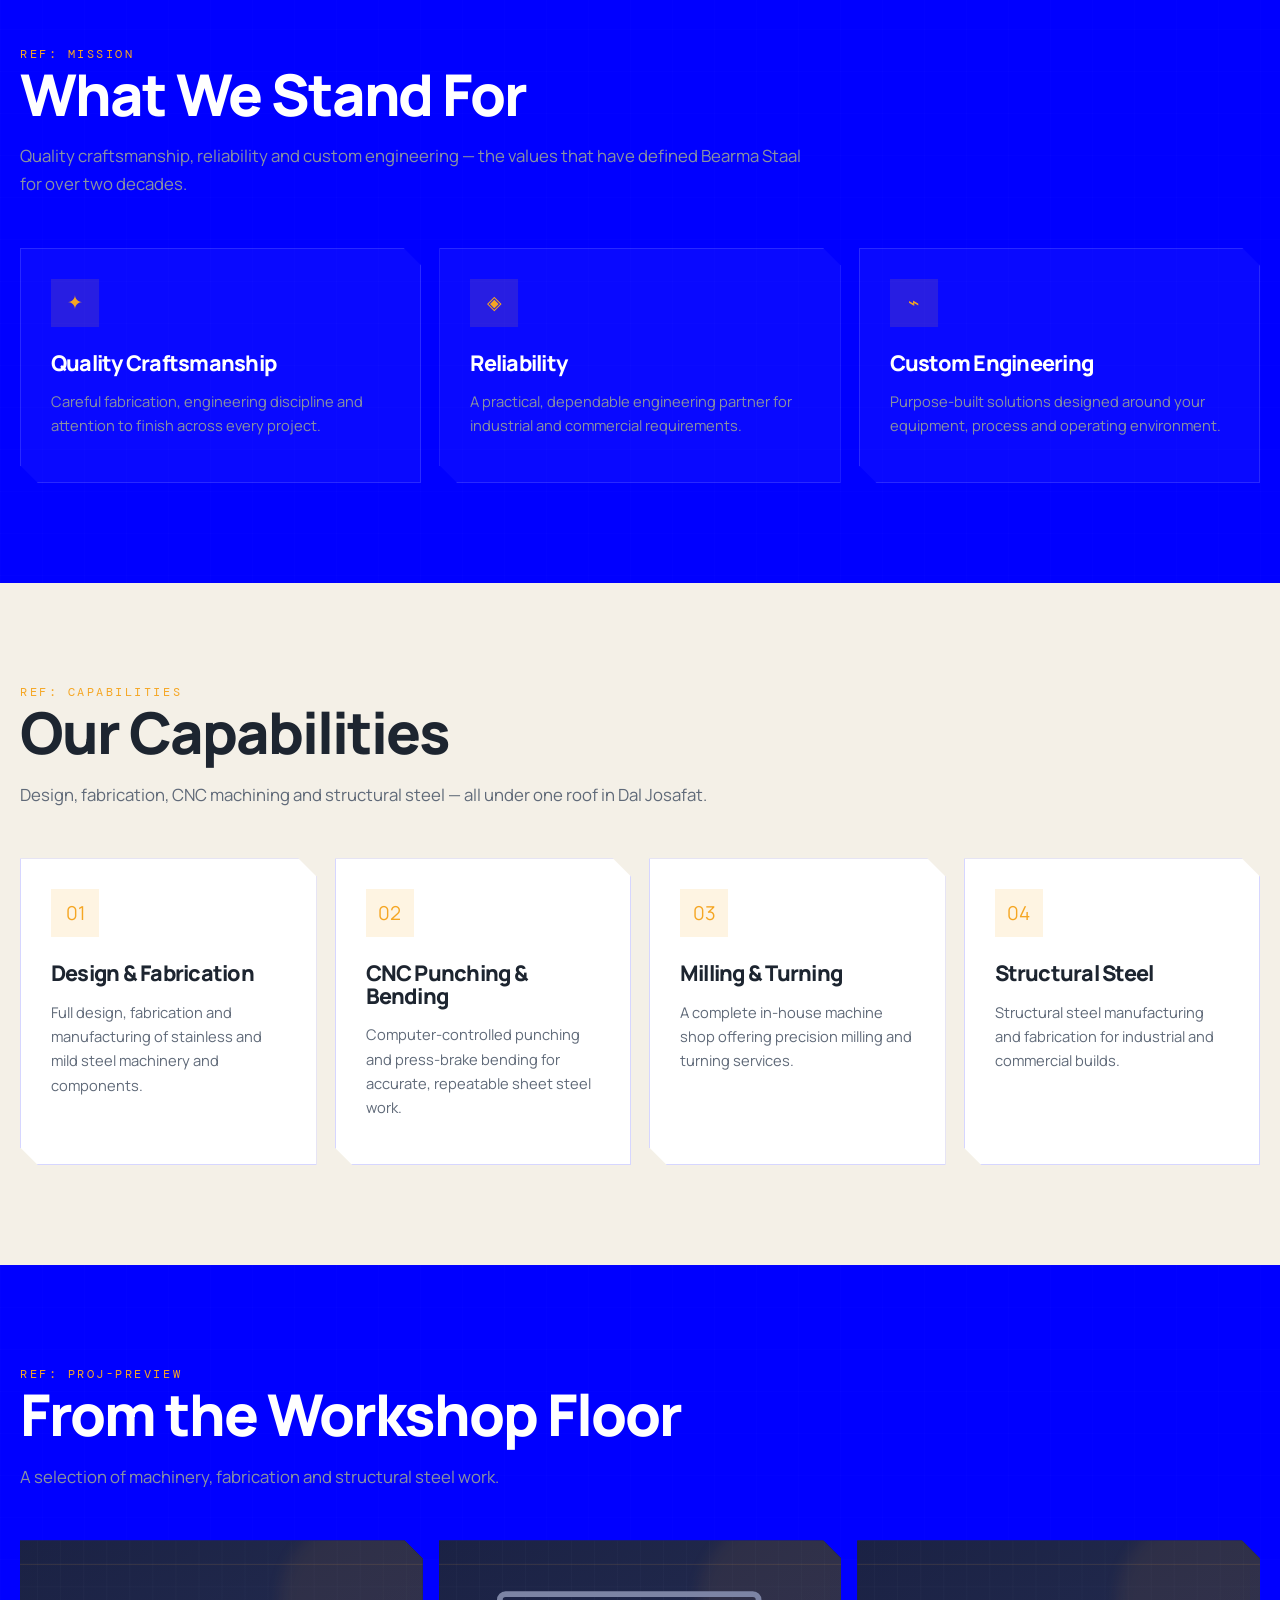
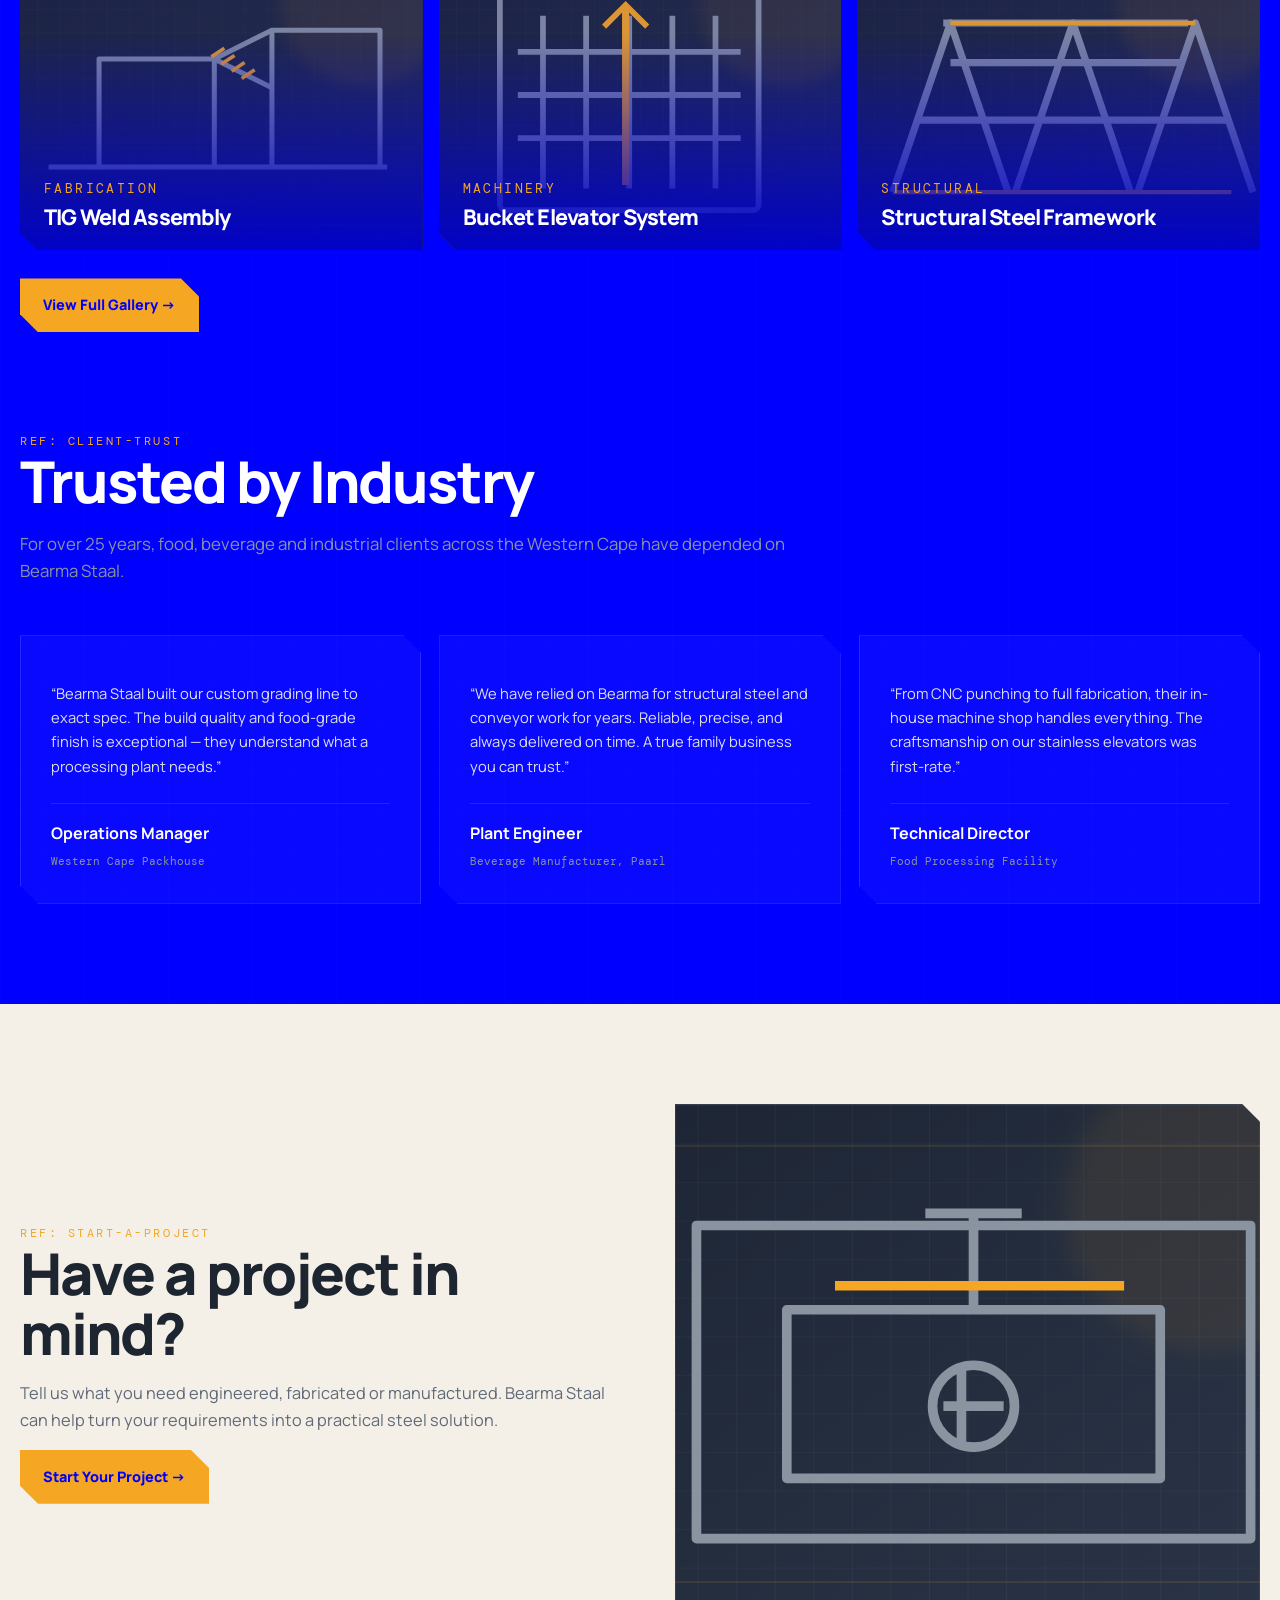
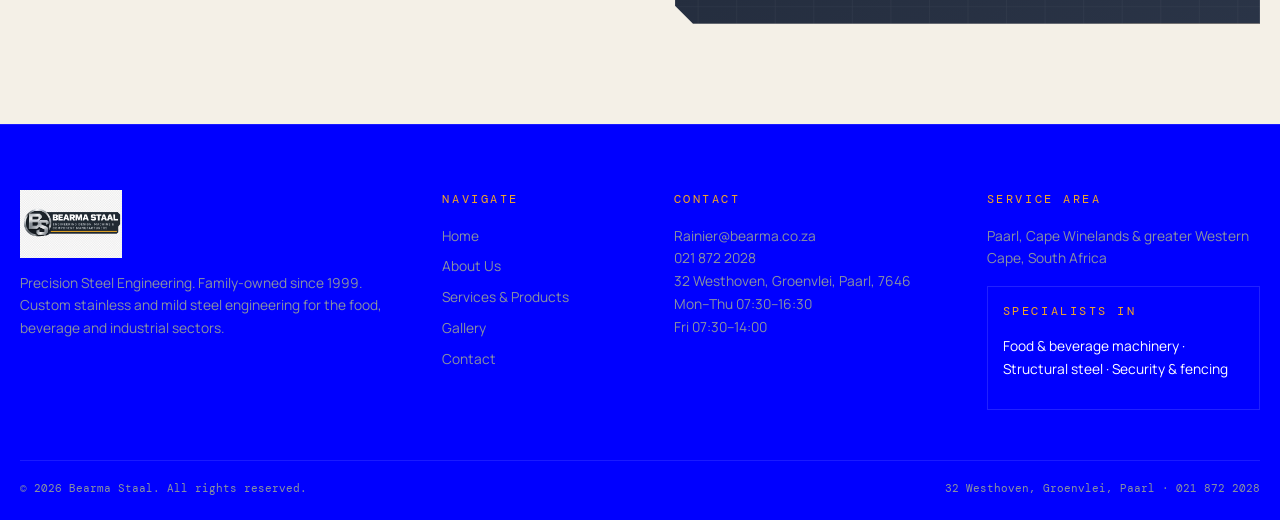
==== commit deebcc0c: "Update index.html Signed-off-by: TimothyR9 <timothy3lodewyk@gmail.com>" ====
--- a/index.html
+++ b/index.html
@@ -1,116 +1,3 @@
-Skip to content
-TimothyR9
-Bearma_Staal
-Repository navigation
-Code
-Issues
-Pull requests
-Agents
-Actions
-Projects
-Wiki
-Security and quality
-Insights
-Settings
-Files
-Go to file
-t
-T
-about
-assets
-images
-100l-premix-ribbon-blender.jpg
-150l-flour-mix-ribbon-blender-with-transfer-screw.jpg
-2-man-knee-operated-handwasher.jpg
-assorted-gravity-roller-conveyors.jpg
-bearma-staal-logo.png
-blender-mixing-ribbon.jpg
-broad-gooseneck-flighted-modular-belt-elevator.jpg
-catering-stainless-steel-kitchen.jpg
-custom-home-grade-kitchen-counter-top.jpg
-custom-large-scullerie-and-catering-kitchen.jpg
-driven-roller-pallet-conveyor.jpg
-equipment-sterilizer-sump.jpg
-gooseneck-flighted-modular-belt-elevator.jpg
-gravity-roller-conveyor.jpg
-industrial-cheese-cutter.jpg
-project-cnc.svg
-project-elevator.svg
-project-engineering.svg
-project-structure.svg
-project-weld.svg
-project-workshop.svg
-radius-belt-modular-chain-belt.jpg
-ribbon-blender-transfer-screw.jpg
-single-brush-type-boot-washer.jpg
-single-knee-operated-handwasher.jpg
-small-custom-stainless-steel-counter-top.jpg
-stainless-steel-kitchen.jpg
-strainer-basket.jpg
-owner.txt
-contact
-gallery
-services
-.nojekyll
-README.md
-index.html
-script.js
-styles.css
-Bearma_Staal
-/
-index.html
-in
-main
-
-Edit
-
-Preview
-Indent mode
-
-Spaces
-Indent size
-
-2
-Line wrap mode
-
-No wrap
-Editing index.html file contents
-  1
-  2
-  3
-  4
-  5
-  6
-  7
-  8
-  9
- 10
- 11
- 12
- 13
- 14
- 15
- 16
- 17
- 18
- 19
- 20
- 21
- 22
- 23
- 24
- 25
- 26
- 27
- 28
- 29
- 30
- 31
- 32
- 33
- 34
- 35
- 36
 
 <!doctype html>
 <html lang="en-ZA">
@@ -147,5 +34,430 @@
       "@type":"OpeningHoursSpecification",
       "dayOfWeek":["Monday","Tuesday","Wednesday","Thursday"],
       "opens":"07:30",
-Use Control + Shift + m to toggle the tab key moving focus. Alternatively, use esc then tab to move to the next interactive element on the page.
- 
+      "closes":"16:30"
+    },
+    {
+      "@type":"OpeningHoursSpecification",
+      "dayOfWeek":"Friday",
+      "opens":"07:30",
+      "closes":"14:00"
+    }
+  ]
+}
+</script>
+</head>
+
+<body>
+
+<header>
+<nav class="container nav">
+
+<a href="./" aria-label="Bearma Staal home">
+<img class="logo" src="assets/images/bearma-staal-logo.png" alt="Bearma Staal">
+</a>
+
+<div class="navlinks">
+<a class="active" href="./">Home</a>
+<a href="about/">About</a>
+<a href="services/">Services</a>
+<a href="gallery/">Gallery</a>
+<a href="https://timothyr9.github.io/Bearma_Staal/contact/index.html">Contact</a>
+</div>
+
+<div class="navright">
+<a class="phone" href="tel:0218722028">021 872 2028</a>
+<a class="email-mini" href="mailto:Rainier@bearma.co.za">Rainier@bearma.co.za</a>
+
+<a class="btn btn-primary chamfer" href="https://timothyr9.github.io/Bearma_Staal/contact/index.html">
+Get a Quote
+</a>
+
+<button class="hamb" aria-label="Open menu">☰</button>
+</div>
+</nav>
+
+<div class="mobile-menu">
+<div class="container">
+
+<a href="./">Home</a>
+<a href="about/">About</a>
+<a href="services/">Services</a>
+<a href="gallery/">Gallery</a>
+
+<a href="https://timothyr9.github.io/Bearma_Staal/contact/index.html">
+Contact
+</a>
+
+<a class="btn btn-primary chamfer" href="https://timothyr9.github.io/Bearma_Staal/contact/index.html">
+Get a Quote
+</a>
+
+</div>
+</div>
+</header>
+
+<main>
+
+<section class="hero">
+<div class="hero-media" style="background-image:url('assets/images/project-elevator.svg')"></div>
+<div class="hero-overlay"></div>
+
+<div class="container hero-content">
+
+<div class="eyebrow">
+<i></i>
+<span class="tech">REF: BEARMA / EST. 1999</span>
+</div>
+
+<h1>Precision Steel Engineering.</h1>
+
+<p class="lead">
+Custom stainless and mild steel engineering, machinery manufacturing and fabrication — built to exact requirements in Paarl, Western Cape.
+</p>
+
+<div class="hero-actions">
+
+<a class="btn btn-primary chamfer" href="https://timothyr9.github.io/Bearma_Staal/contact/index.html">
+Get a Quote →
+</a>
+
+<a class="btn btn-outline chamfer" href="services/">
+View Our Services
+</a>
+
+</div>
+
+<div class="hero-stat">
+<strong>25+</strong>
+<span>Years of engineering excellence</span>
+</div>
+
+</div>
+</section>
+
+<section class="section">
+<div class="container two-col">
+
+<div class="media-card chamfer reveal"
+style="background-image:url('assets/images/project-structure.svg')">
+</div>
+
+<div class="copy reveal">
+
+<div class="eyebrow">
+<i style="width:42px;height:1px;background:var(--safety)"></i>
+<span class="tech">REF: ABOUT-BS / EST. 1999</span>
+</div>
+
+<h2>A Family Engineering Legacy in Paarl</h2>
+
+<p>
+Bearma Staal is a family-owned engineering company based in Paarl, Western Cape. For more than 25 years, the business has built precision stainless and mild steel solutions for food, beverage and industrial applications.
+</p>
+
+<p>
+From design and fabrication to custom machinery, CNC machining and structural steel, the focus remains simple: quality craftsmanship, reliable delivery and engineering built around the customer's exact requirements.
+</p>
+
+<div class="statline">
+<strong>25+</strong>
+<span>Years of engineering excellence</span>
+</div>
+
+<a class="btn btn-dark chamfer" href="about/" style="margin-top:30px">
+Our Story →
+</a>
+
+</div>
+</div>
+</section>
+
+<section class="section dark">
+<div class="container">
+
+<div class="section-head reveal">
+<div class="tech">REF: MISSION</div>
+<h2>What We Stand For</h2>
+<p>
+Quality craftsmanship, reliability and custom engineering — the values that have defined Bearma Staal for over two decades.
+</p>
+</div>
+
+<div class="cards">
+
+<article class="card chamfer reveal">
+<div class="icon">✦</div>
+<h3>Quality Craftsmanship</h3>
+<p>
+Careful fabrication, engineering discipline and attention to finish across every project.
+</p>
+</article>
+
+<article class="card chamfer reveal">
+<div class="icon">◈</div>
+<h3>Reliability</h3>
+<p>
+A practical, dependable engineering partner for industrial and commercial requirements.
+</p>
+</article>
+
+<article class="card chamfer reveal">
+<div class="icon">⌁</div>
+<h3>Custom Engineering</h3>
+<p>
+Purpose-built solutions designed around your equipment, process and operating environment.
+</p>
+</article>
+
+</div>
+</div>
+</section>
+
+<section class="section">
+<div class="container">
+
+<div class="section-head reveal">
+<div class="tech">REF: CAPABILITIES</div>
+<h2>Our Capabilities</h2>
+<p>
+Design, fabrication, CNC machining and structural steel — all under one roof in Dal Josafat.
+</p>
+</div>
+
+<div class="cards four">
+
+<article class="card chamfer reveal">
+<div class="icon">01</div>
+<h3>Design & Fabrication</h3>
+<p>
+Full design, fabrication and manufacturing of stainless and mild steel machinery and components.
+</p>
+</article>
+
+<article class="card chamfer reveal">
+<div class="icon">02</div>
+<h3>CNC Punching & Bending</h3>
+<p>
+Computer-controlled punching and press-brake bending for accurate, repeatable sheet steel work.
+</p>
+</article>
+
+<article class="card chamfer reveal">
+<div class="icon">03</div>
+<h3>Milling & Turning</h3>
+<p>
+A complete in-house machine shop offering precision milling and turning services.
+</p>
+</article>
+
+<article class="card chamfer reveal">
+<div class="icon">04</div>
+<h3>Structural Steel</h3>
+<p>
+Structural steel manufacturing and fabrication for industrial and commercial builds.
+</p>
+</article>
+
+</div>
+</div>
+</section>
+
+<section class="section dark">
+<div class="container">
+
+<div class="section-head reveal">
+<div class="tech">REF: PROJ-PREVIEW</div>
+<h2>From the Workshop Floor</h2>
+<p>
+A selection of machinery, fabrication and structural steel work.
+</p>
+</div>
+
+<div class="gallery-grid">
+
+<a class="gallery-item chamfer reveal" href="gallery/" data-category="fabrication">
+<img loading="lazy" src="assets/images/project-weld.svg" alt="TIG weld assembly">
+<div class="gallery-caption">
+<small>Fabrication</small>
+<h3>TIG Weld Assembly</h3>
+</div>
+</a>
+
+<a class="gallery-item chamfer reveal" href="gallery/" data-category="machinery">
+<img loading="lazy" src="assets/images/project-elevator.svg" alt="Bucket elevator system">
+<div class="gallery-caption">
+<small>Machinery</small>
+<h3>Bucket Elevator System</h3>
+</div>
+</a>
+
+<a class="gallery-item chamfer reveal" href="gallery/" data-category="structural">
+<img loading="lazy" src="assets/images/project-structure.svg" alt="Structural steel framework">
+<div class="gallery-caption">
+<small>Structural</small>
+<h3>Structural Steel Framework</h3>
+</div>
+</a>
+
+</div>
+
+<a class="btn btn-primary chamfer" href="gallery/" style="margin-top:28px">
+View Full Gallery →
+</a>
+
+</div>
+</section>
+
+<section class="section dark" style="padding-top:0">
+<div class="container">
+
+<div class="section-head reveal">
+<div class="tech">REF: CLIENT-TRUST</div>
+<h2>Trusted by Industry</h2>
+<p>
+For over 25 years, food, beverage and industrial clients across the Western Cape have depended on Bearma Staal.
+</p>
+</div>
+
+<div class="testimonials">
+
+<article class="card chamfer reveal">
+<p class="quote">
+“Bearma Staal built our custom grading line to exact spec. The build quality and food-grade finish is exceptional — they understand what a processing plant needs.”
+</p>
+<div class="person">
+<strong>Operations Manager</strong>
+<span>Western Cape Packhouse</span>
+</div>
+</article>
+
+<article class="card chamfer reveal">
+<p class="quote">
+“We have relied on Bearma for structural steel and conveyor work for years. Reliable, precise, and always delivered on time. A true family business you can trust.”
+</p>
+<div class="person">
+<strong>Plant Engineer</strong>
+<span>Beverage Manufacturer, Paarl</span>
+</div>
+</article>
+
+<article class="card chamfer reveal">
+<p class="quote">
+“From CNC punching to full fabrication, their in-house machine shop handles everything. The craftsmanship on our stainless elevators was first-rate.”
+</p>
+<div class="person">
+<strong>Technical Director</strong>
+<span>Food Processing Facility</span>
+</div>
+</article>
+
+</div>
+</div>
+</section>
+
+<section class="section">
+<div class="container two-col">
+
+<div class="copy reveal">
+
+<div class="tech">REF: START-A-PROJECT</div>
+
+<h2>Have a project in mind?</h2>
+
+<p>
+Tell us what you need engineered, fabricated or manufactured. Bearma Staal can help turn your requirements into a practical steel solution.
+</p>
+
+<a class="btn btn-primary chamfer"
+href="https://timothyr9.github.io/Bearma_Staal/contact/index.html">
+Start Your Project →
+</a>
+
+</div>
+
+<div class="media-card chamfer reveal"
+style="background-image:url('assets/images/project-cnc.svg')">
+</div>
+
+</div>
+</section>
+
+</main>
+
+<footer>
+
+<div class="container footer">
+
+<div class="footer-grid">
+
+<div>
+<img class="footer-logo" src="assets/images/bearma-staal-logo.png" alt="Bearma Staal">
+<p>
+Precision Steel Engineering. Family-owned since 1999. Custom stainless and mild steel engineering for the food, beverage and industrial sectors.
+</p>
+</div>
+
+<div>
+<div class="tech footer-title">Navigate</div>
+
+<ul>
+<li><a href="./">Home</a></li>
+<li><a href="about/">About Us</a></li>
+<li><a href="services/">Services & Products</a></li>
+<li><a href="gallery/">Gallery</a></li>
+<li>
+<a href="https://timothyr9.github.io/Bearma_Staal/contact/index.html">
+Contact
+</a>
+</li>
+</ul>
+
+</div>
+
+<div>
+
+<div class="tech footer-title">Contact</div>
+
+<p>
+<a href="mailto:Rainier@bearma.co.za">Rainier@bearma.co.za</a><br>
+<a href="tel:0218722028">021 872 2028</a><br>
+32 Westhoven, Groenvlei, Paarl, 7646<br>
+Mon–Thu 07:30–16:30<br>
+Fri 07:30–14:00
+</p>
+
+</div>
+
+<div>
+
+<div class="tech footer-title">Service Area</div>
+
+<p>
+Paarl, Cape Winelands & greater Western Cape, South Africa
+</p>
+
+<div class="special">
+<div class="tech">Specialists In</div>
+<p style="color:#fff">
+Food & beverage machinery · Structural steel · Security & fencing
+</p>
+</div>
+
+</div>
+
+</div>
+
+<div class="copyright">
+<span>© 2026 Bearma Staal. All rights reserved.</span>
+<span>32 Westhoven, Groenvlei, Paarl · 021 872 2028</span>
+</div>
+
+</div>
+
+</footer>
+
+<script src="script.js"></script>
+
+</body>
+</html>
+
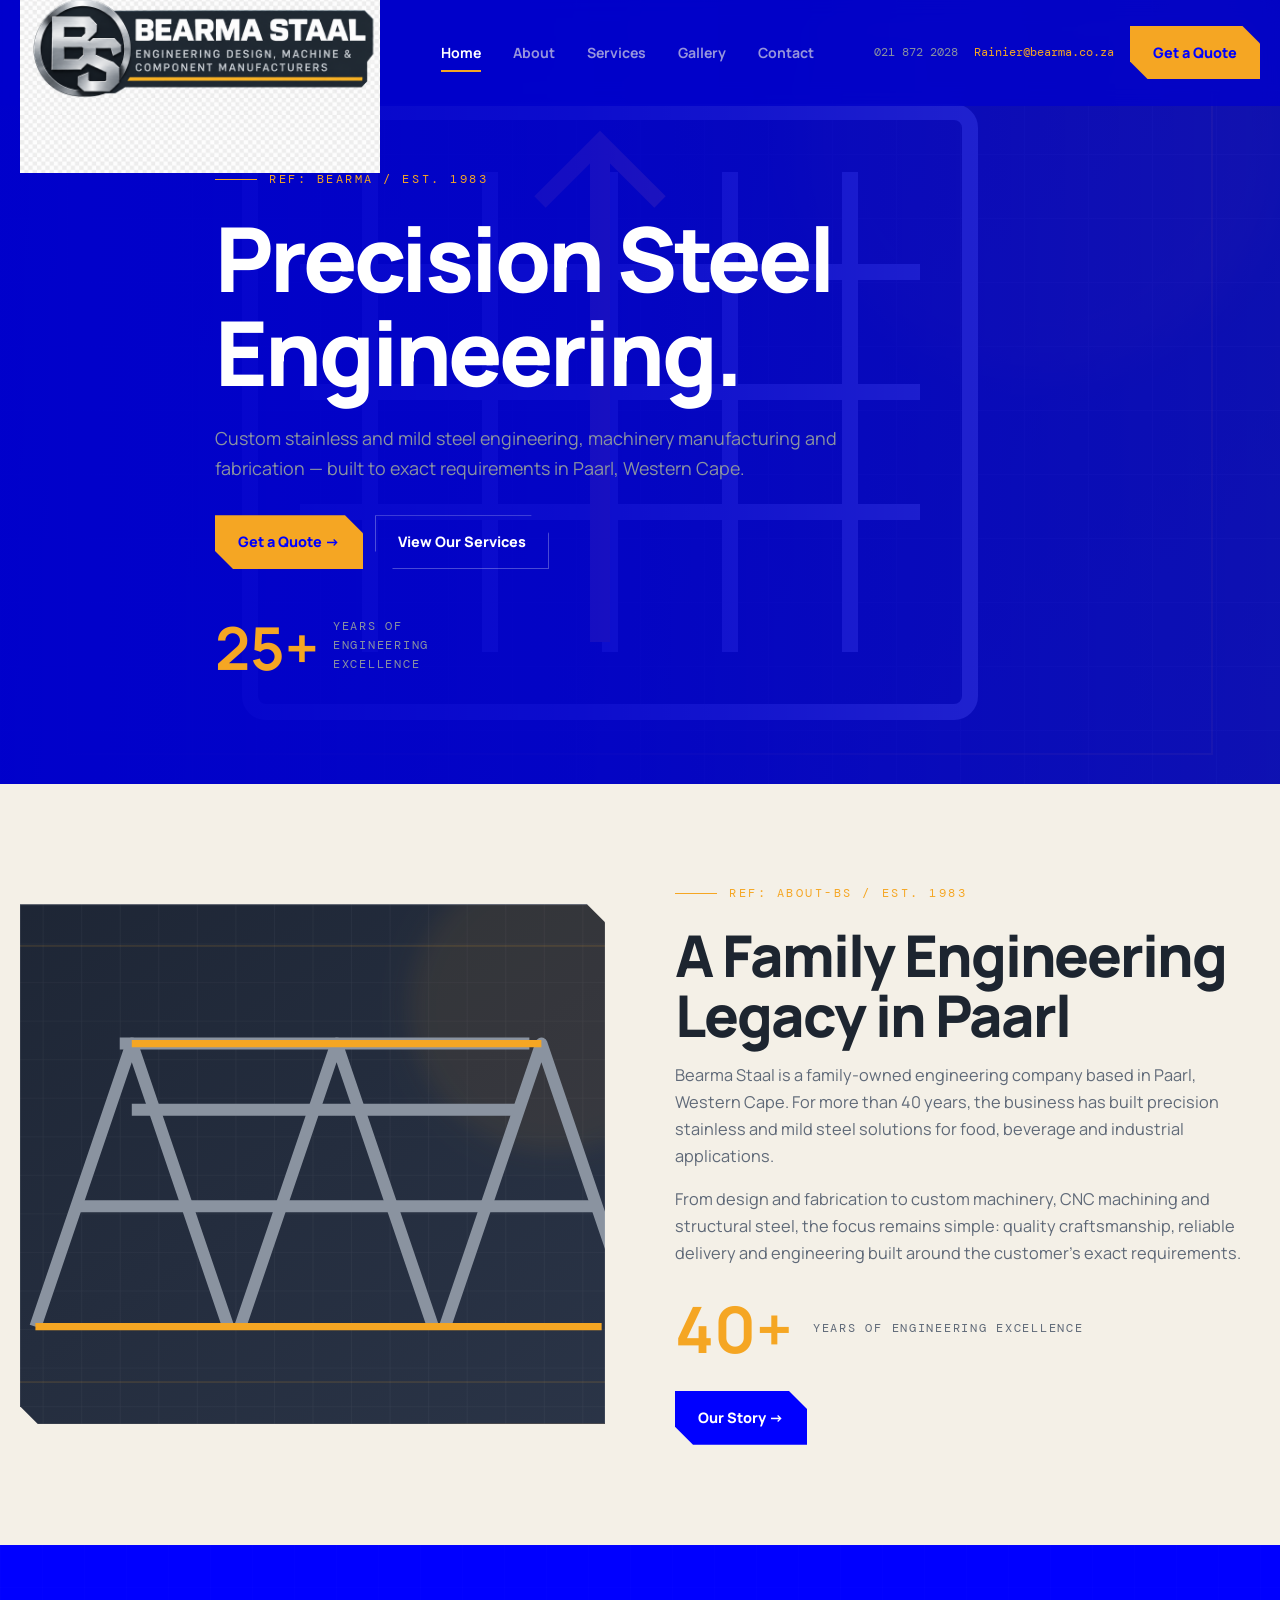
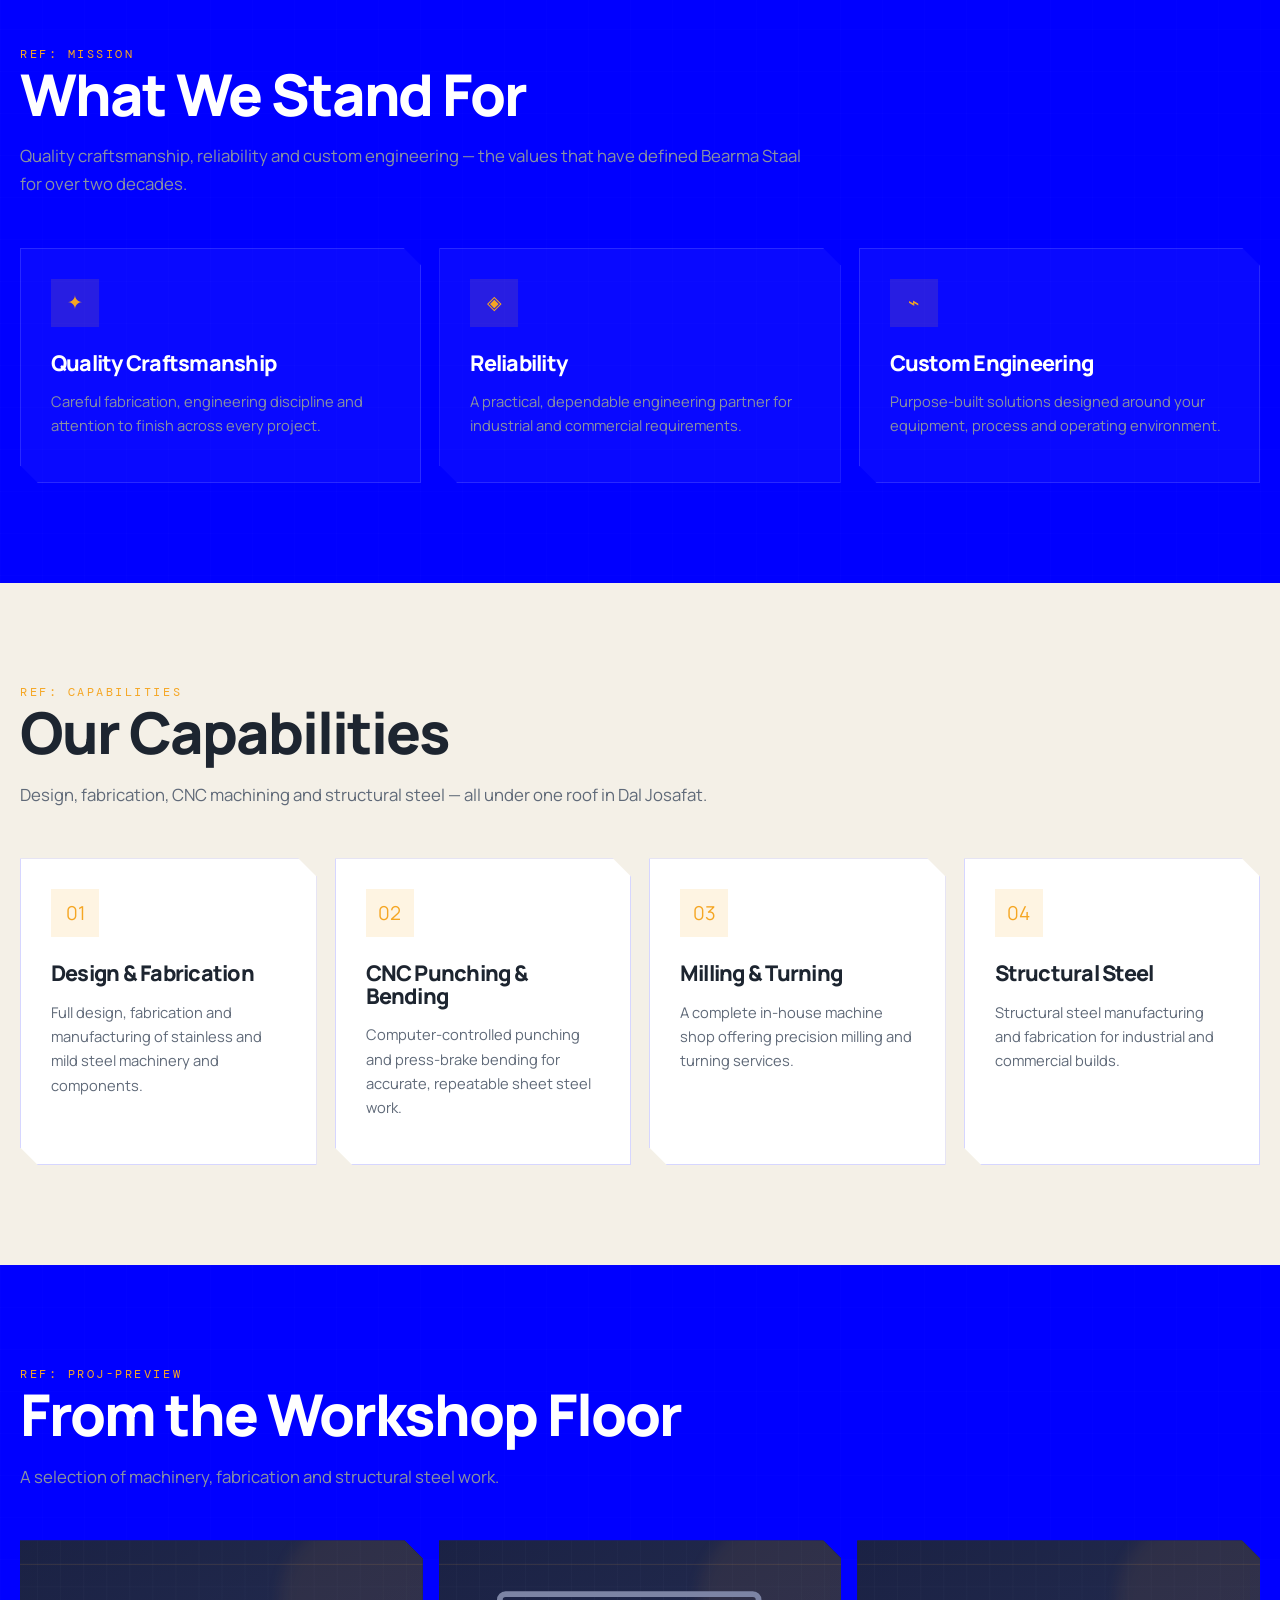
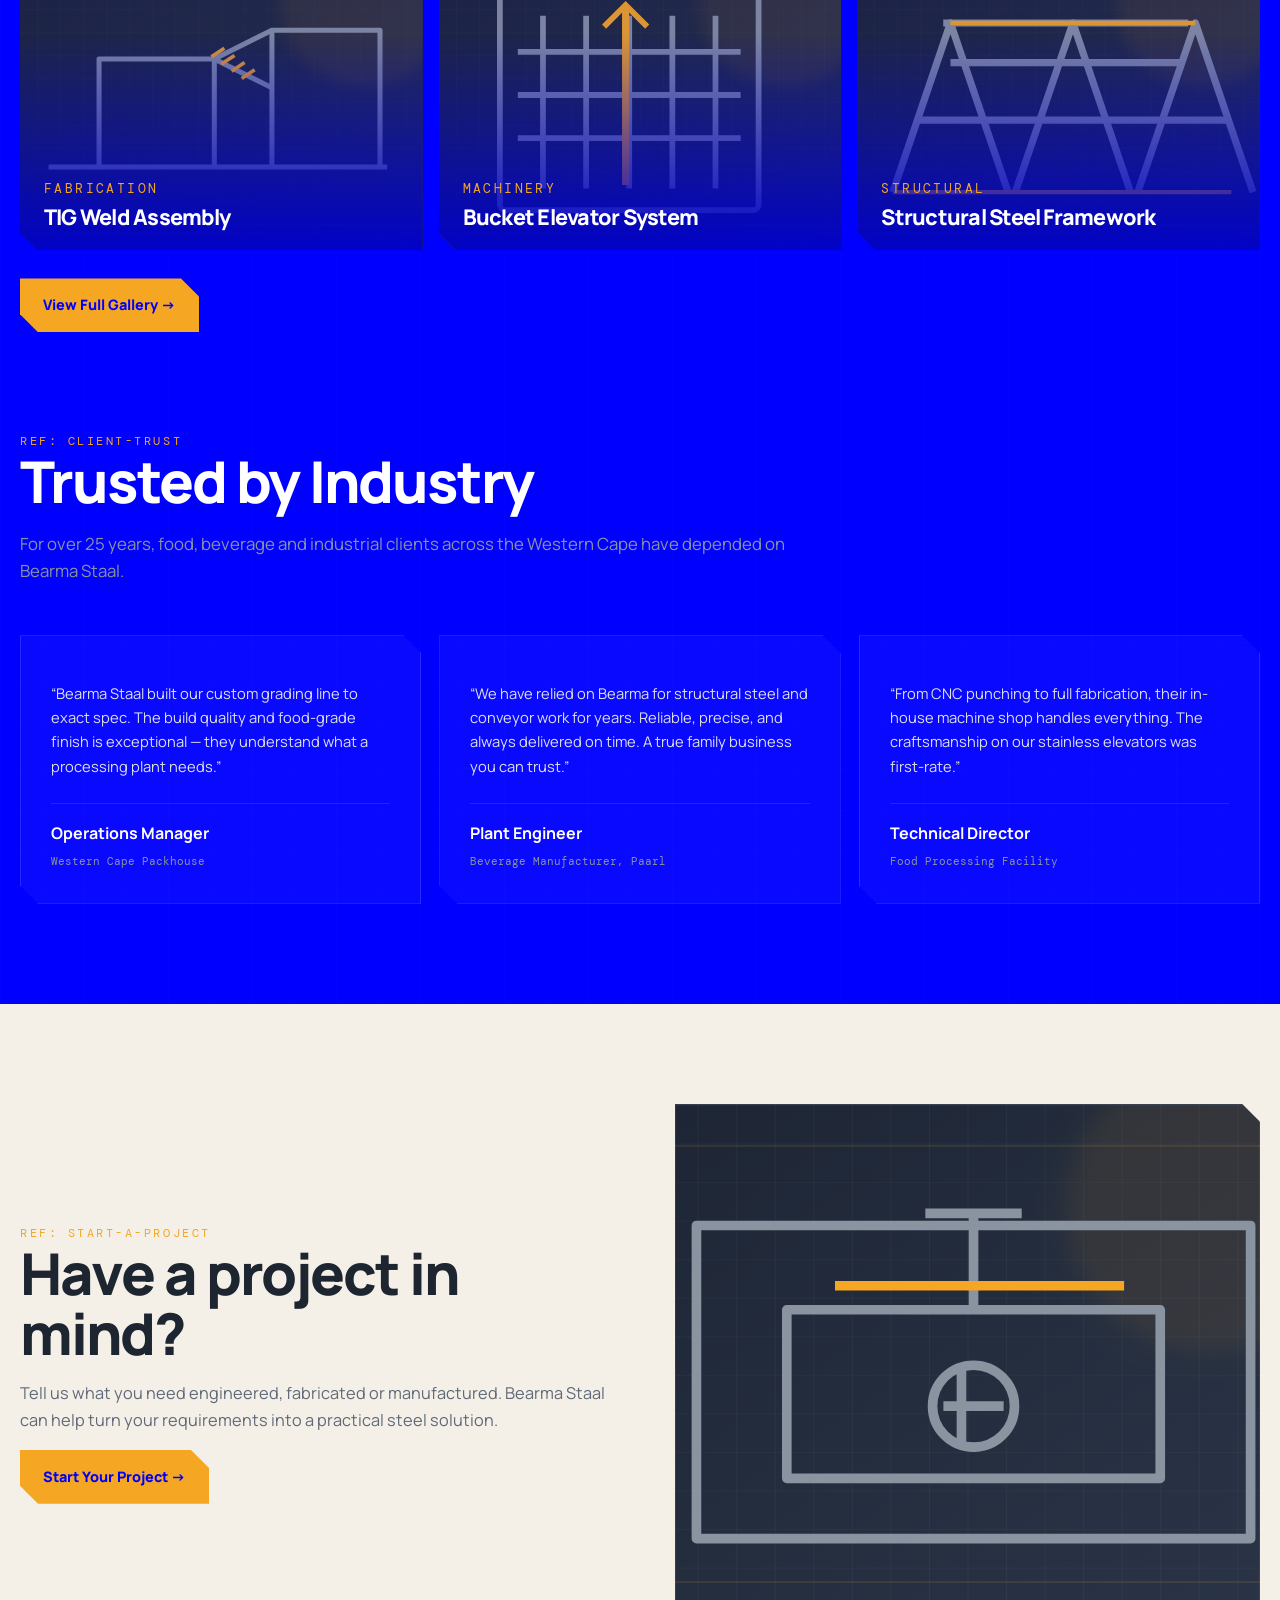
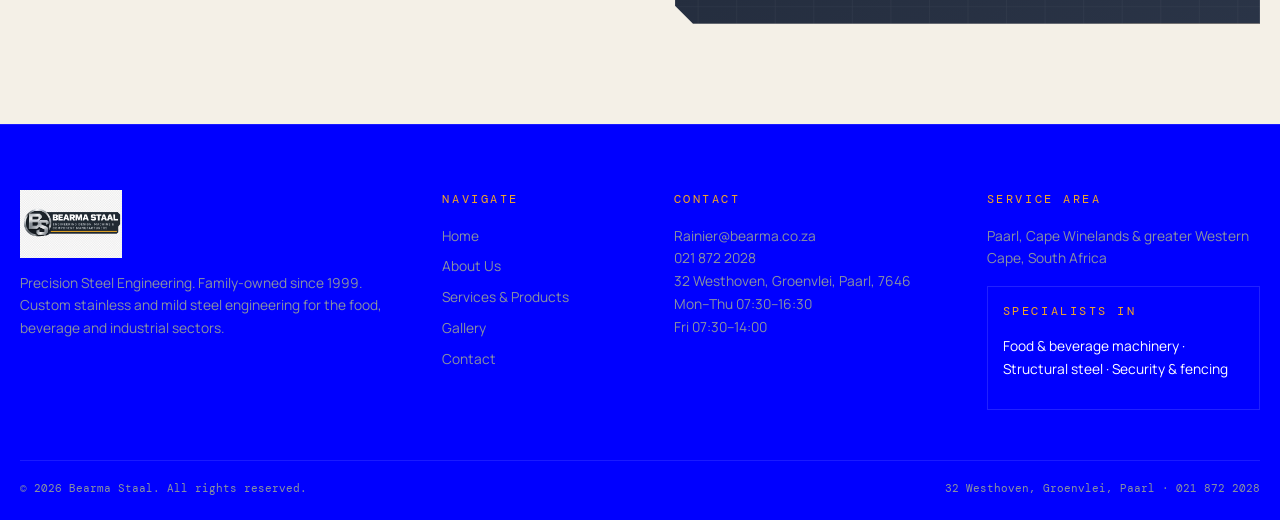
==== commit d7a9cb16: "Update index.html Signed-off-by: TimothyR9 <timothy3lodewyk@gmail.com>" ====
--- a/index.html
+++ b/index.html
@@ -5,10 +5,10 @@
 <meta charset="utf-8">
 <meta name="viewport" content="width=device-width,initial-scale=1">
 <title>Bearma Staal | Precision Steel Engineering in Paarl</title>
-<meta name="description" content="Bearma Staal — family-owned industrial engineering in Paarl, Western Cape. 25+ years of stainless and mild steel fabrication, custom machinery, CNC machining, structural steel and security solutions.">
+<meta name="description" content="Bearma Staal — family-owned industrial engineering in Paarl, Western Cape. 40+ years of stainless and mild steel fabrication, custom machinery, CNC machining, structural steel and security solutions.">
 <meta name="robots" content="index,follow">
 <meta property="og:title" content="Bearma Staal | Precision Steel Engineering">
-<meta property="og:description" content="25+ years of custom stainless and mild steel machinery, fabrication, CNC machining and structural steel in Paarl, Western Cape.">
+<meta property="og:description" content="40+ years of custom stainless and mild steel machinery, fabrication, CNC machining and structural steel in Paarl, Western Cape.">
 <meta property="og:locale" content="en_ZA">
 
 <link rel="stylesheet" href="styles.css">
@@ -106,7 +106,7 @@
 
 <div class="eyebrow">
 <i></i>
-<span class="tech">REF: BEARMA / EST. 1999</span>
+<span class="tech">REF: BEARMA / EST. 1983</span>
 </div>
 
 <h1>Precision Steel Engineering.</h1>
@@ -146,13 +146,13 @@
 
 <div class="eyebrow">
 <i style="width:42px;height:1px;background:var(--safety)"></i>
-<span class="tech">REF: ABOUT-BS / EST. 1999</span>
+<span class="tech">REF: ABOUT-BS / EST. 1983</span>
 </div>
 
 <h2>A Family Engineering Legacy in Paarl</h2>
 
 <p>
-Bearma Staal is a family-owned engineering company based in Paarl, Western Cape. For more than 25 years, the business has built precision stainless and mild steel solutions for food, beverage and industrial applications.
+Bearma Staal is a family-owned engineering company based in Paarl, Western Cape. For more than 40 years, the business has built precision stainless and mild steel solutions for food, beverage and industrial applications.
 </p>
 
 <p>
@@ -160,7 +160,7 @@
 </p>
 
 <div class="statline">
-<strong>25+</strong>
+<strong>40+</strong>
 <span>Years of engineering excellence</span>
 </div>
 
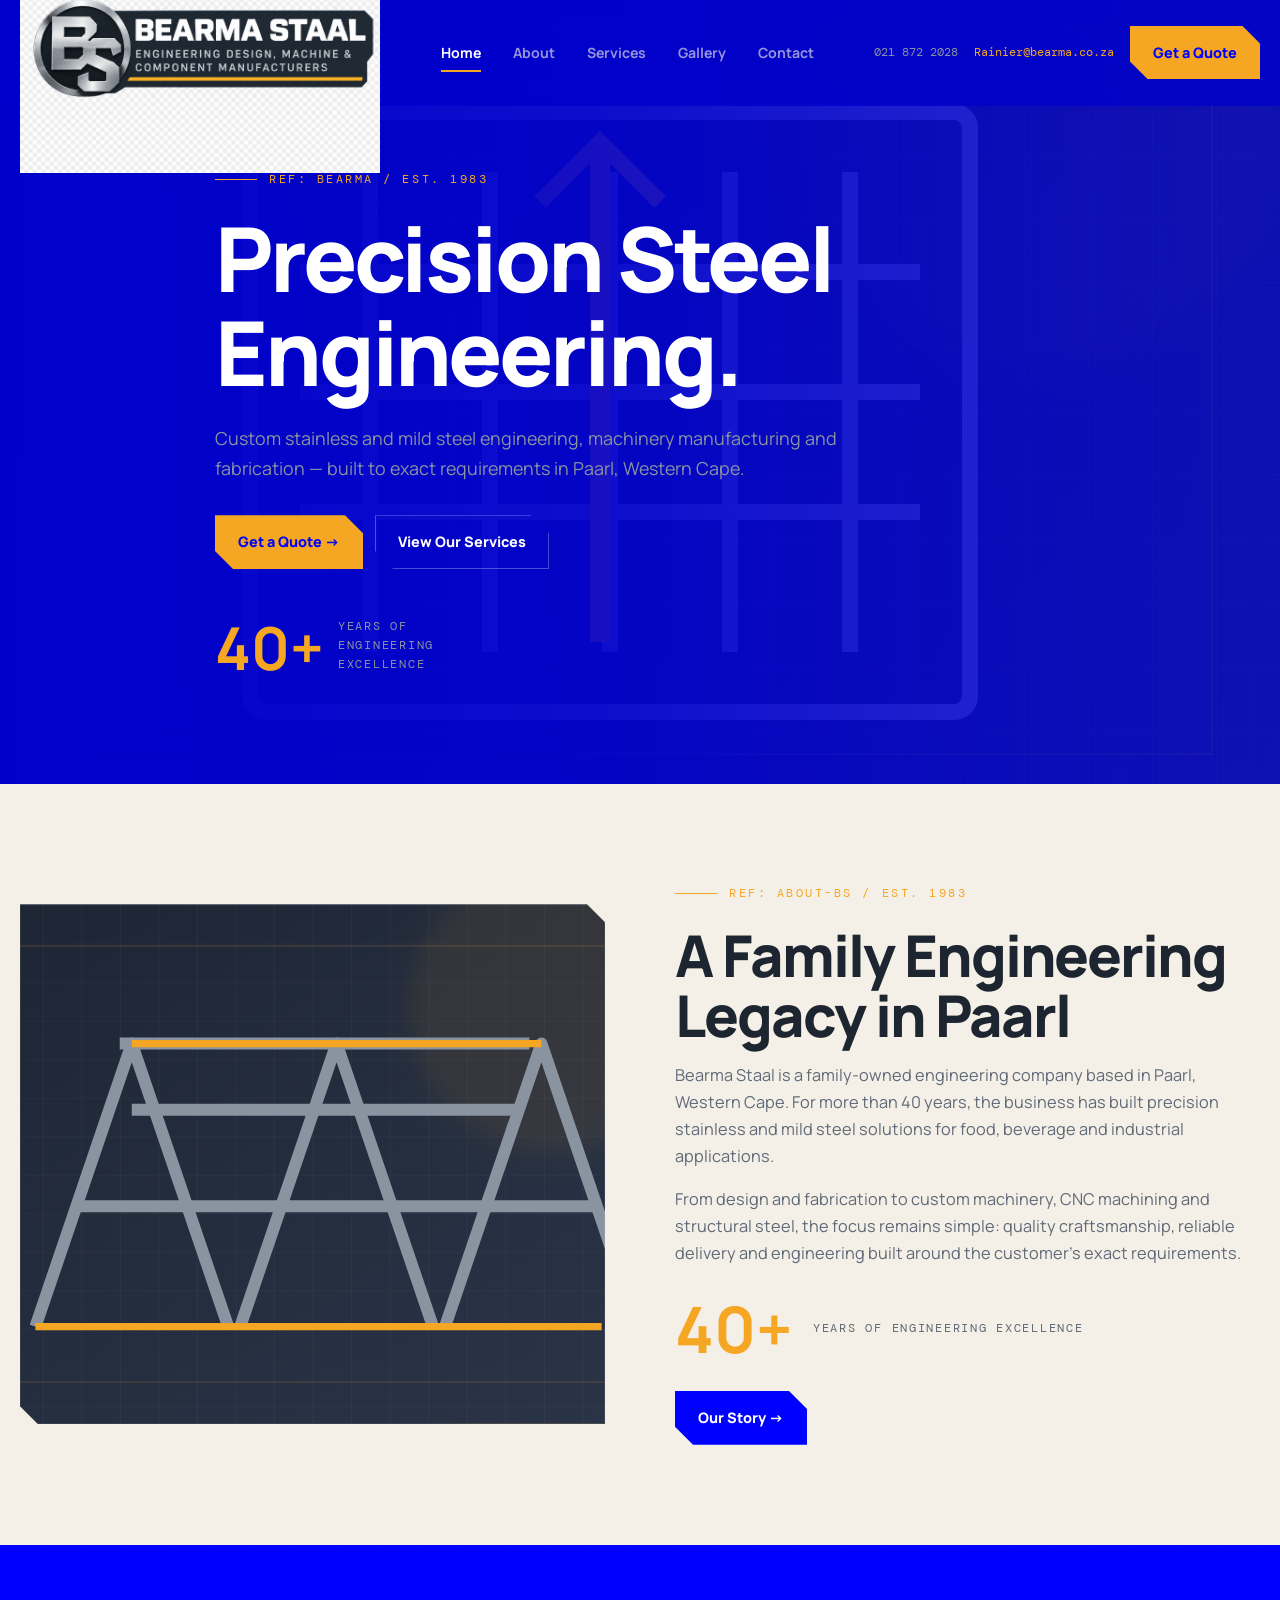
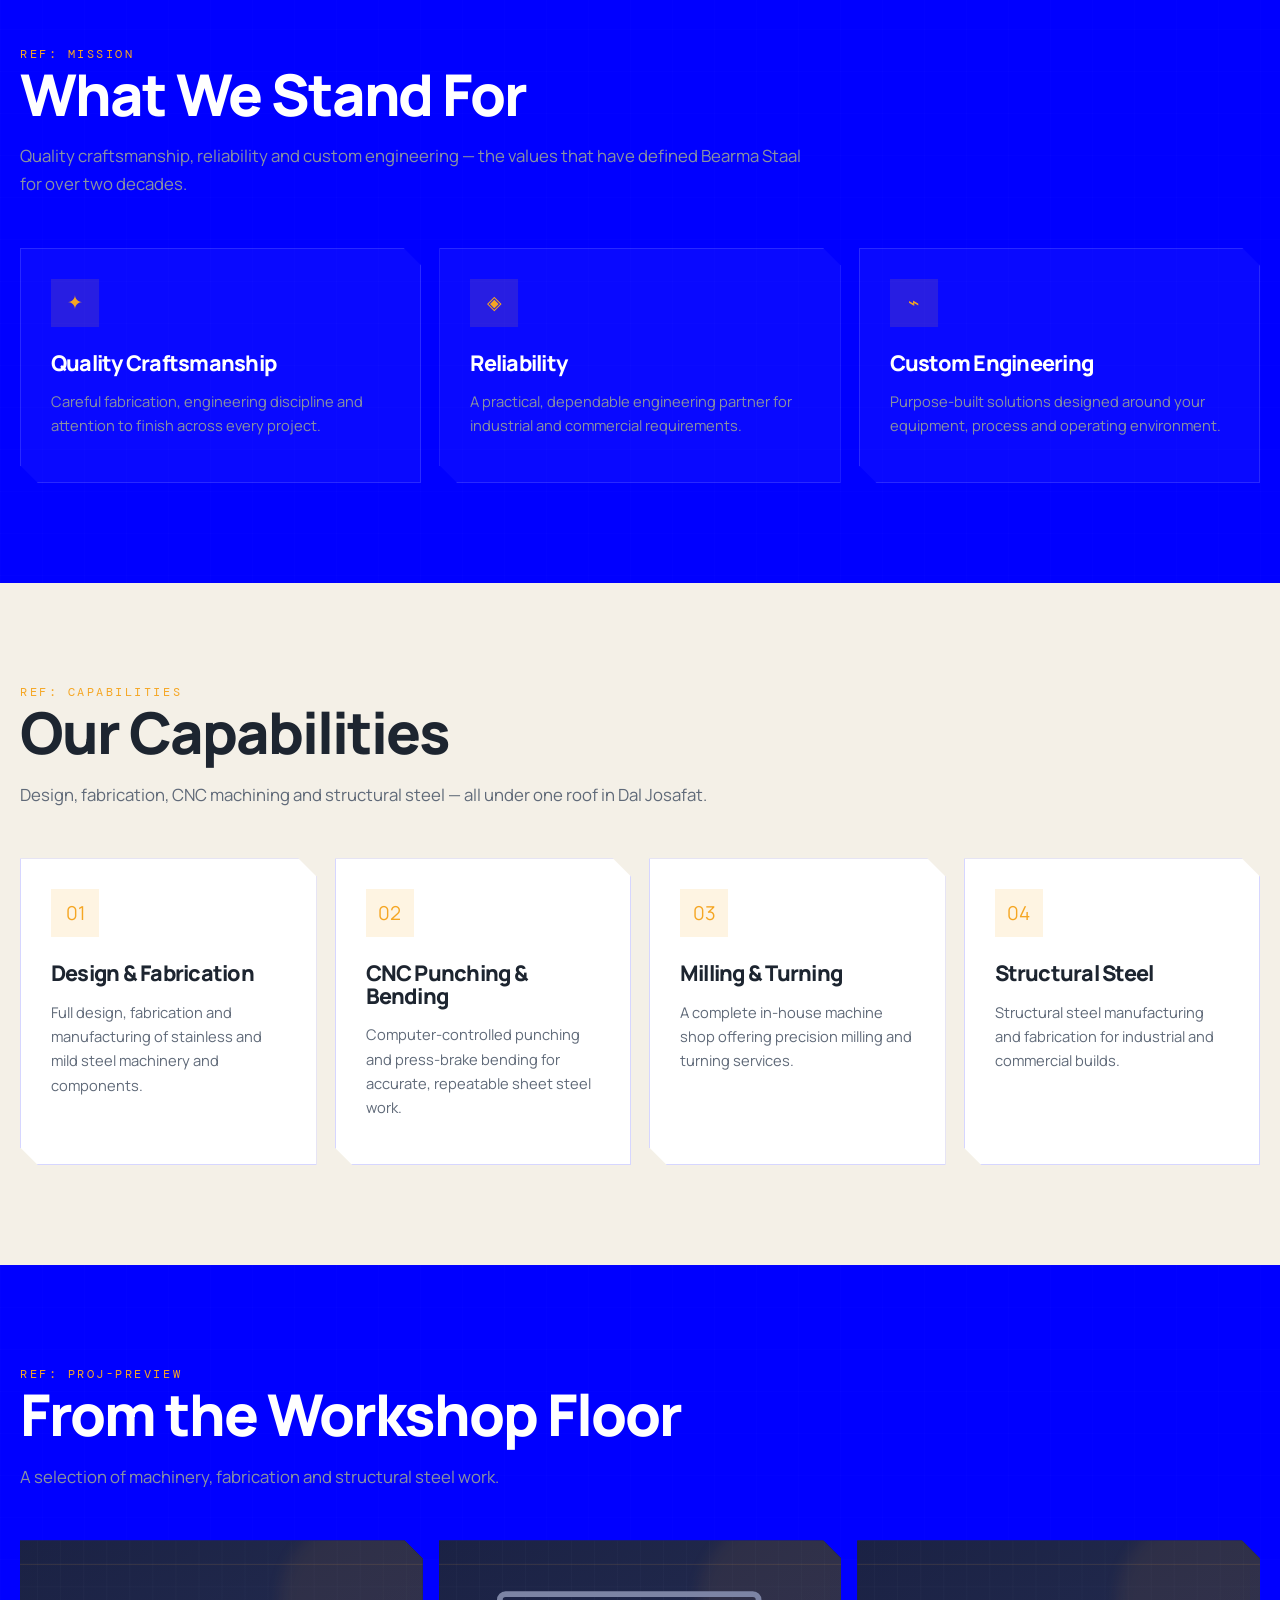
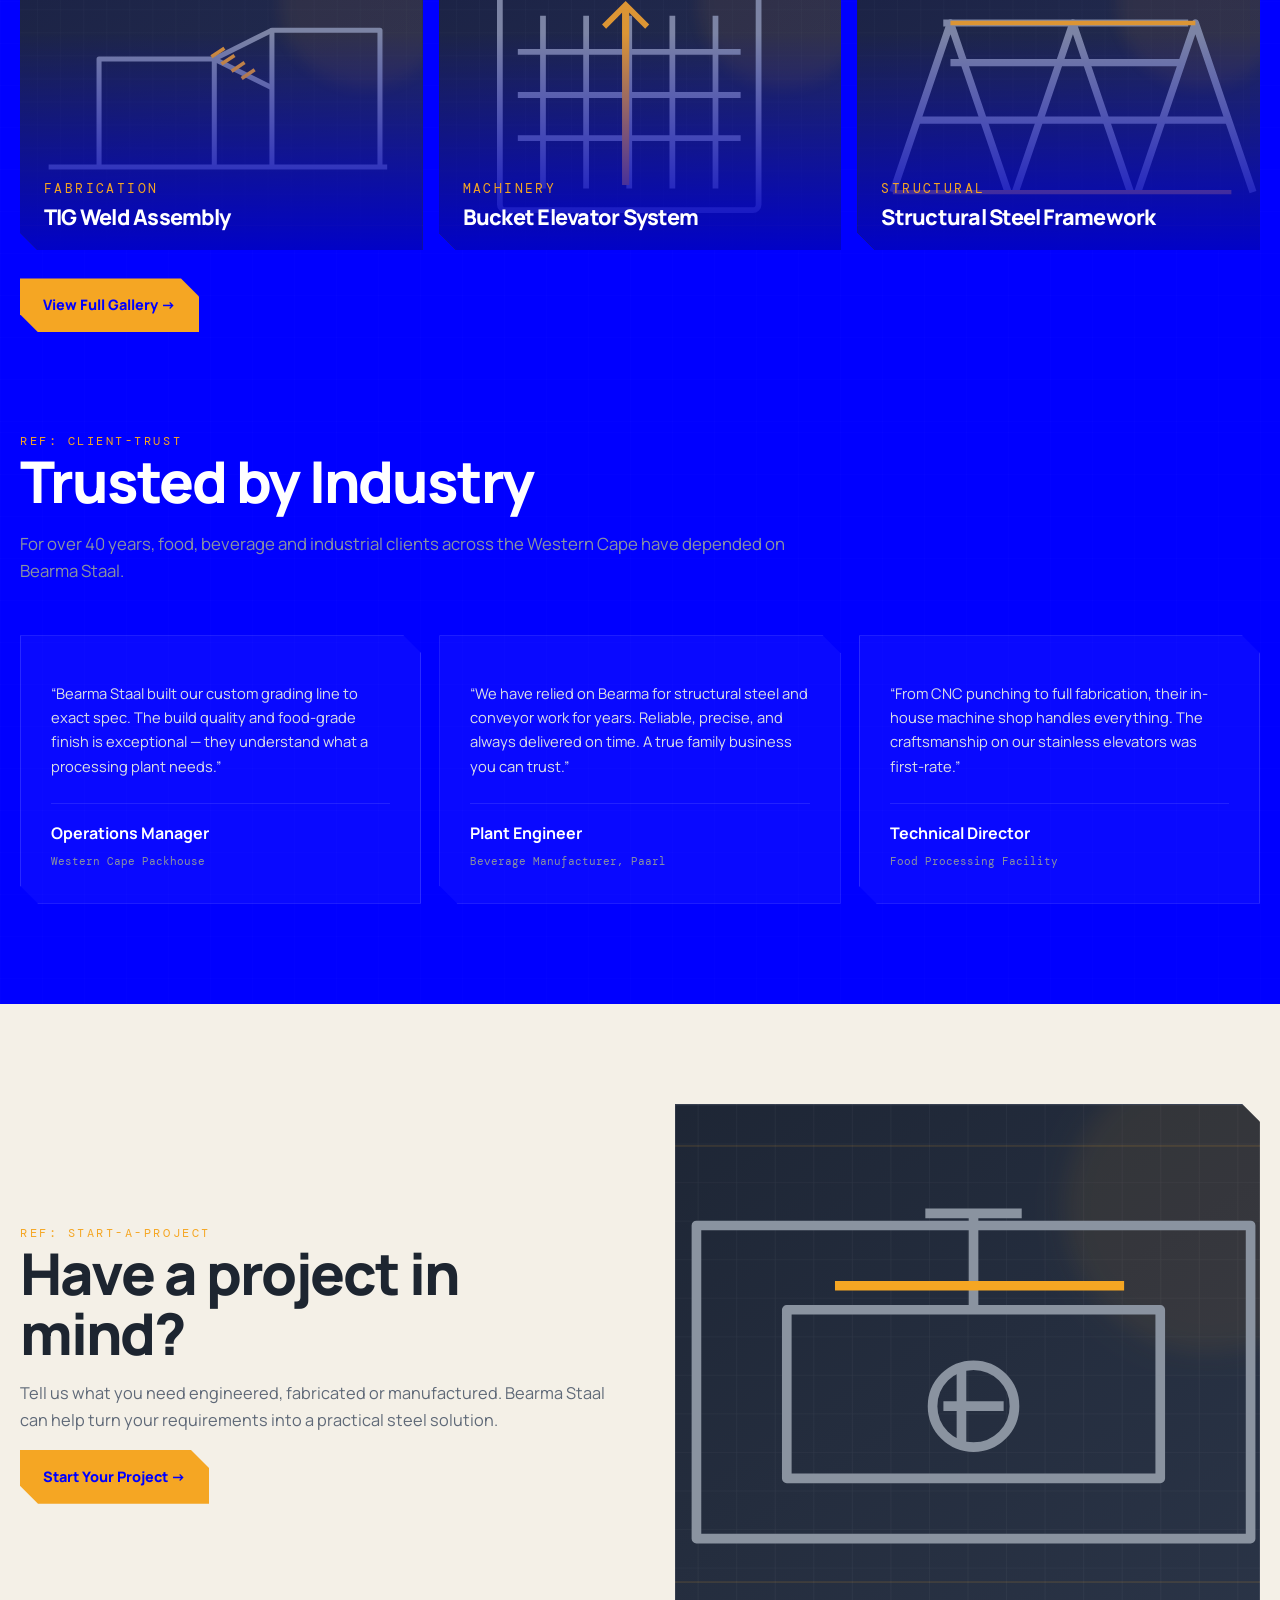
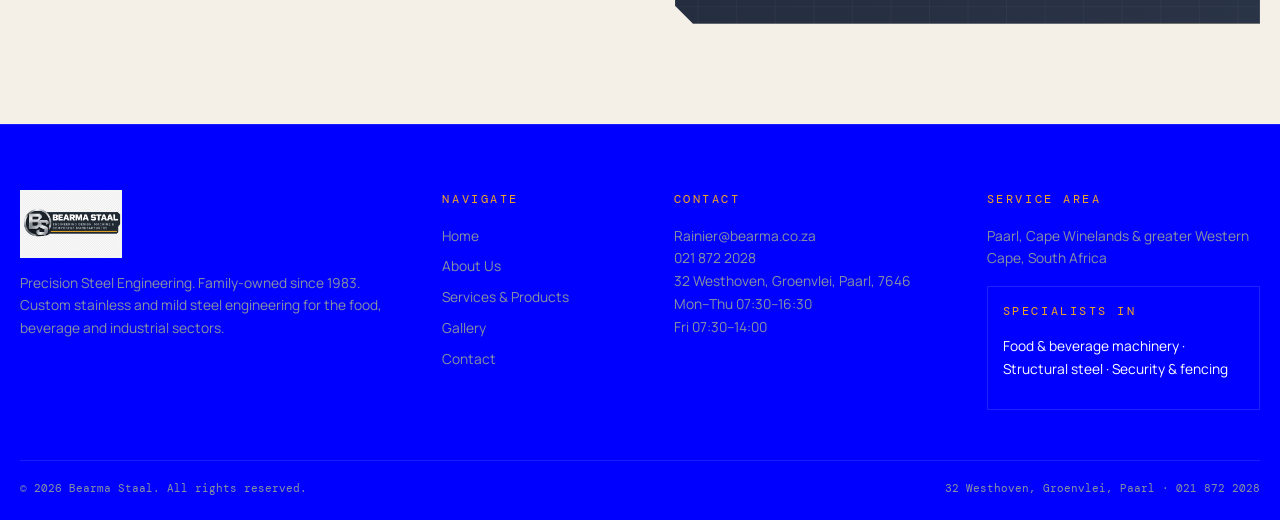
==== commit 75e12244: "Update index.html Signed-off-by: TimothyR9 <timothy3lodewyk@gmail.com>" ====
--- a/index.html
+++ b/index.html
@@ -128,7 +128,7 @@
 </div>
 
 <div class="hero-stat">
-<strong>25+</strong>
+<strong>40+</strong>
 <span>Years of engineering excellence</span>
 </div>
 
@@ -315,7 +315,7 @@
 <div class="tech">REF: CLIENT-TRUST</div>
 <h2>Trusted by Industry</h2>
 <p>
-For over 25 years, food, beverage and industrial clients across the Western Cape have depended on Bearma Staal.
+For over 40 years, food, beverage and industrial clients across the Western Cape have depended on Bearma Staal.
 </p>
 </div>
 
@@ -393,7 +393,7 @@
 <div>
 <img class="footer-logo" src="assets/images/bearma-staal-logo.png" alt="Bearma Staal">
 <p>
-Precision Steel Engineering. Family-owned since 1999. Custom stainless and mild steel engineering for the food, beverage and industrial sectors.
+Precision Steel Engineering. Family-owned since 1983. Custom stainless and mild steel engineering for the food, beverage and industrial sectors.
 </p>
 </div>
 
